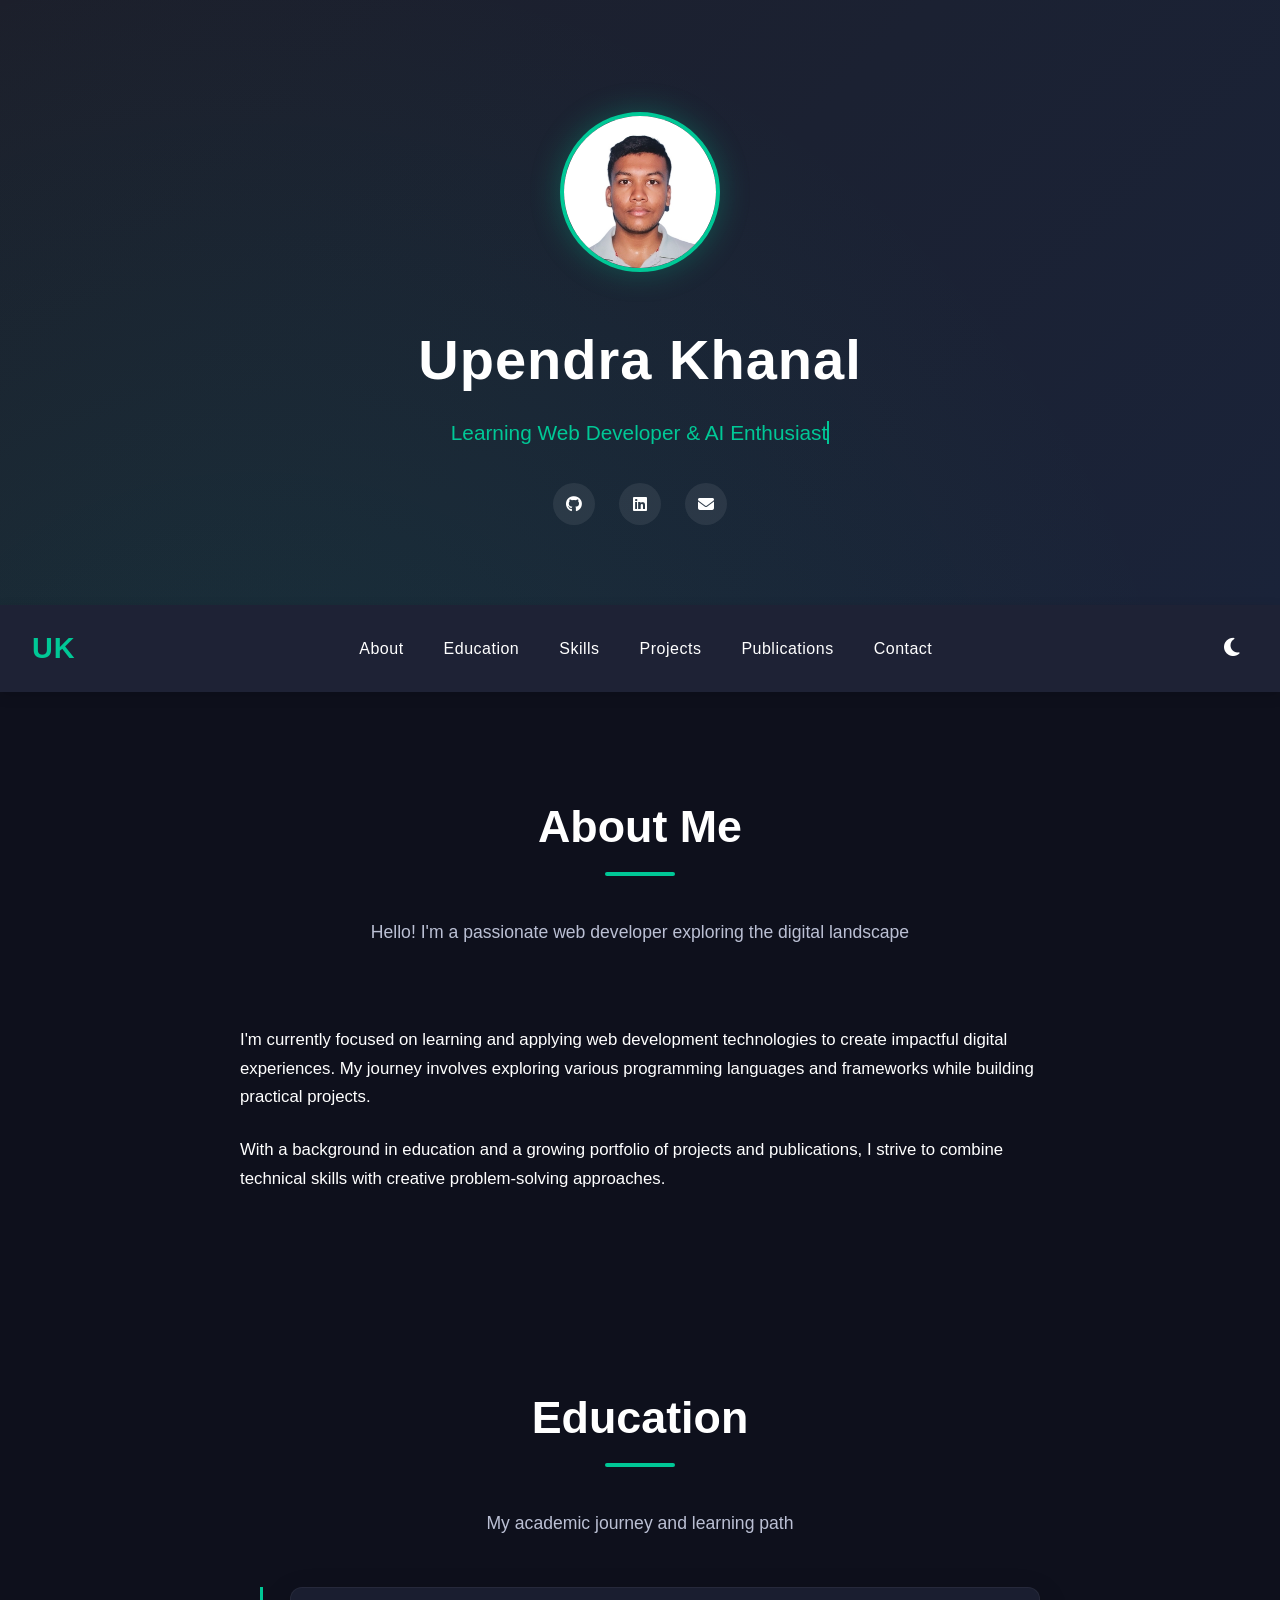
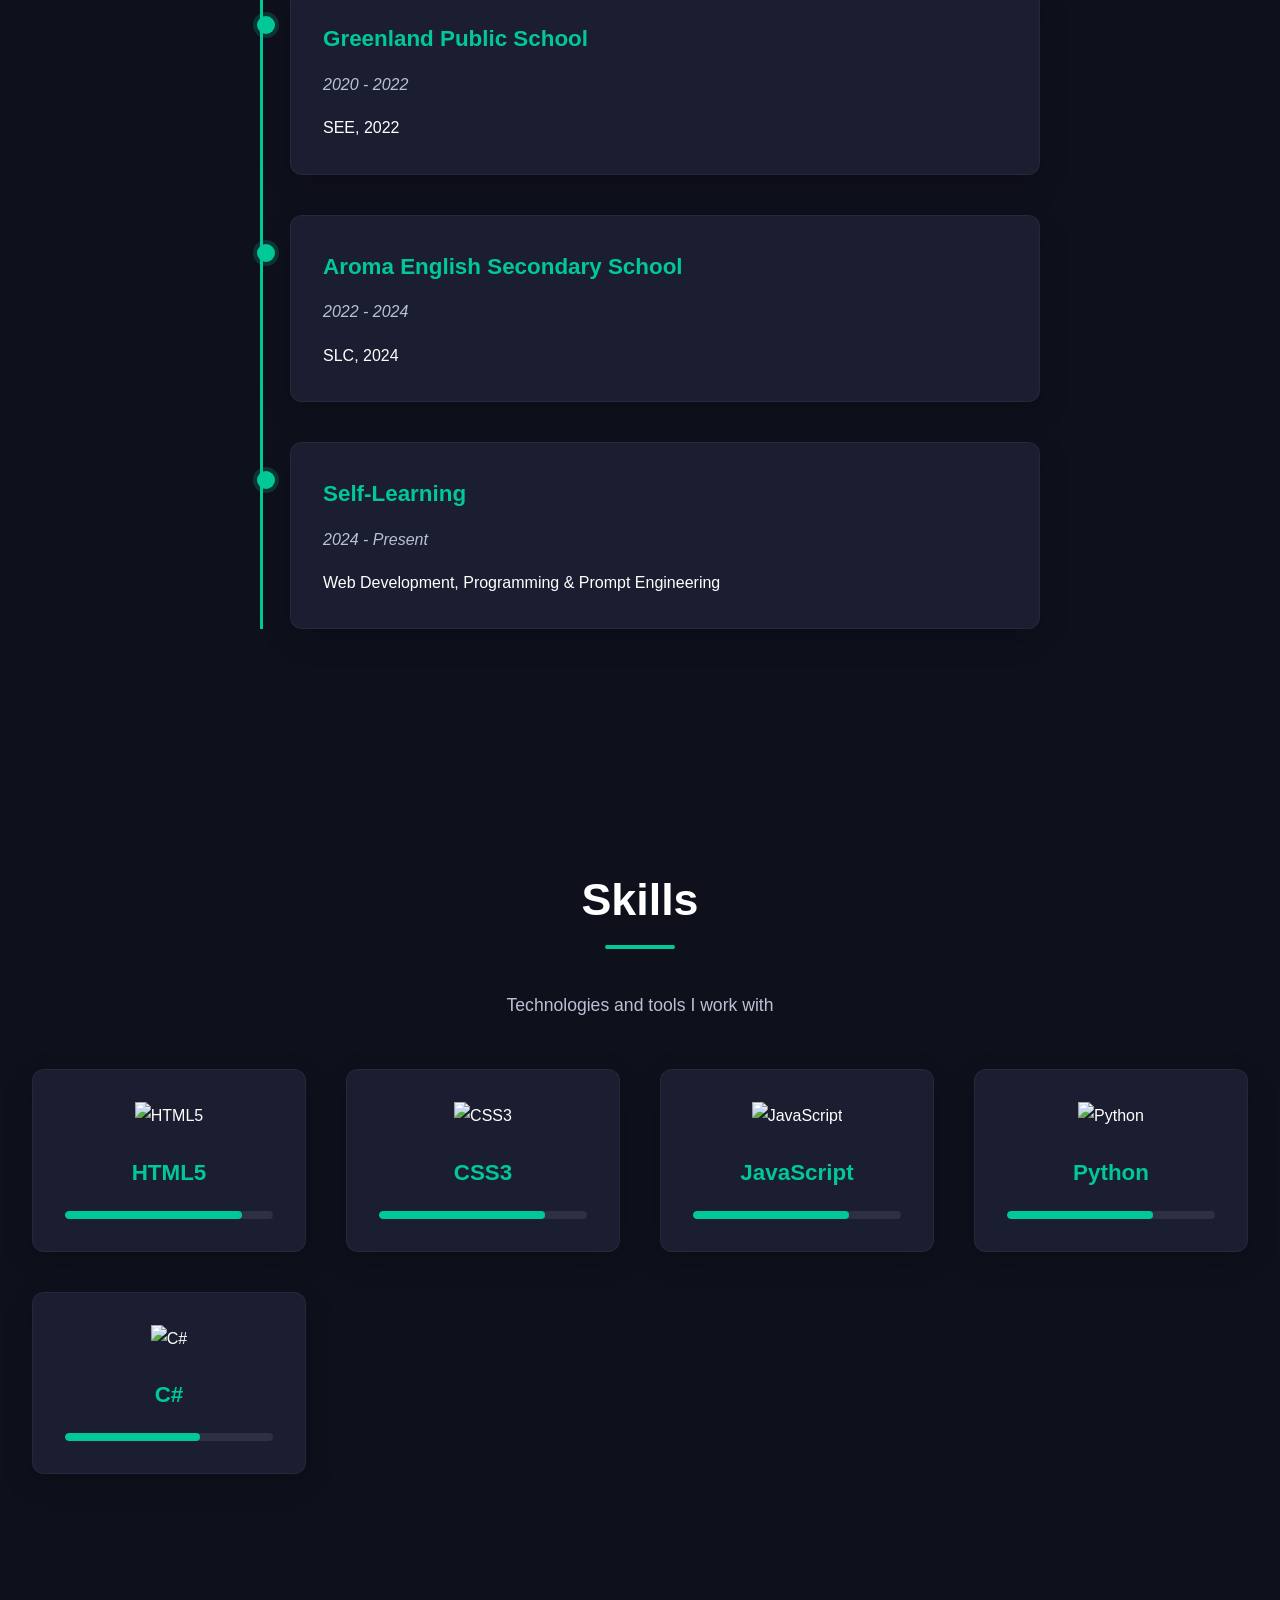
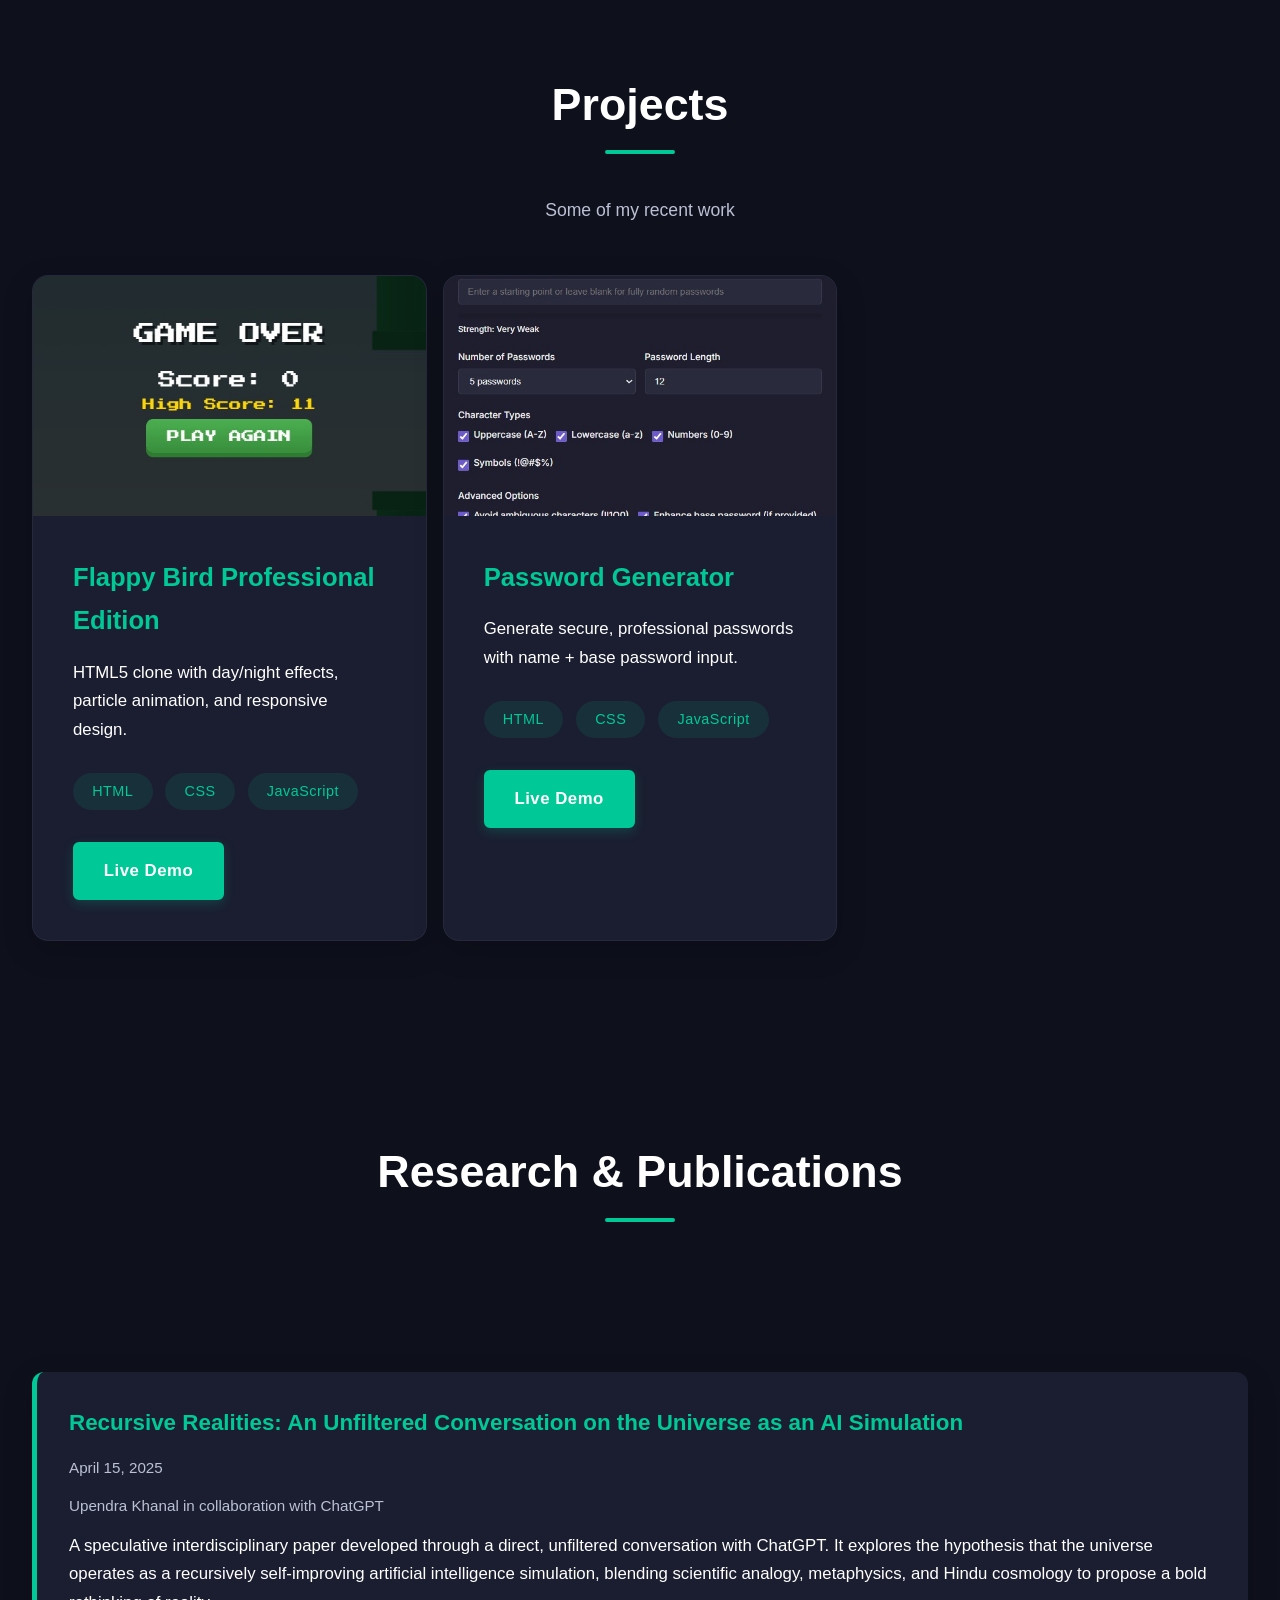
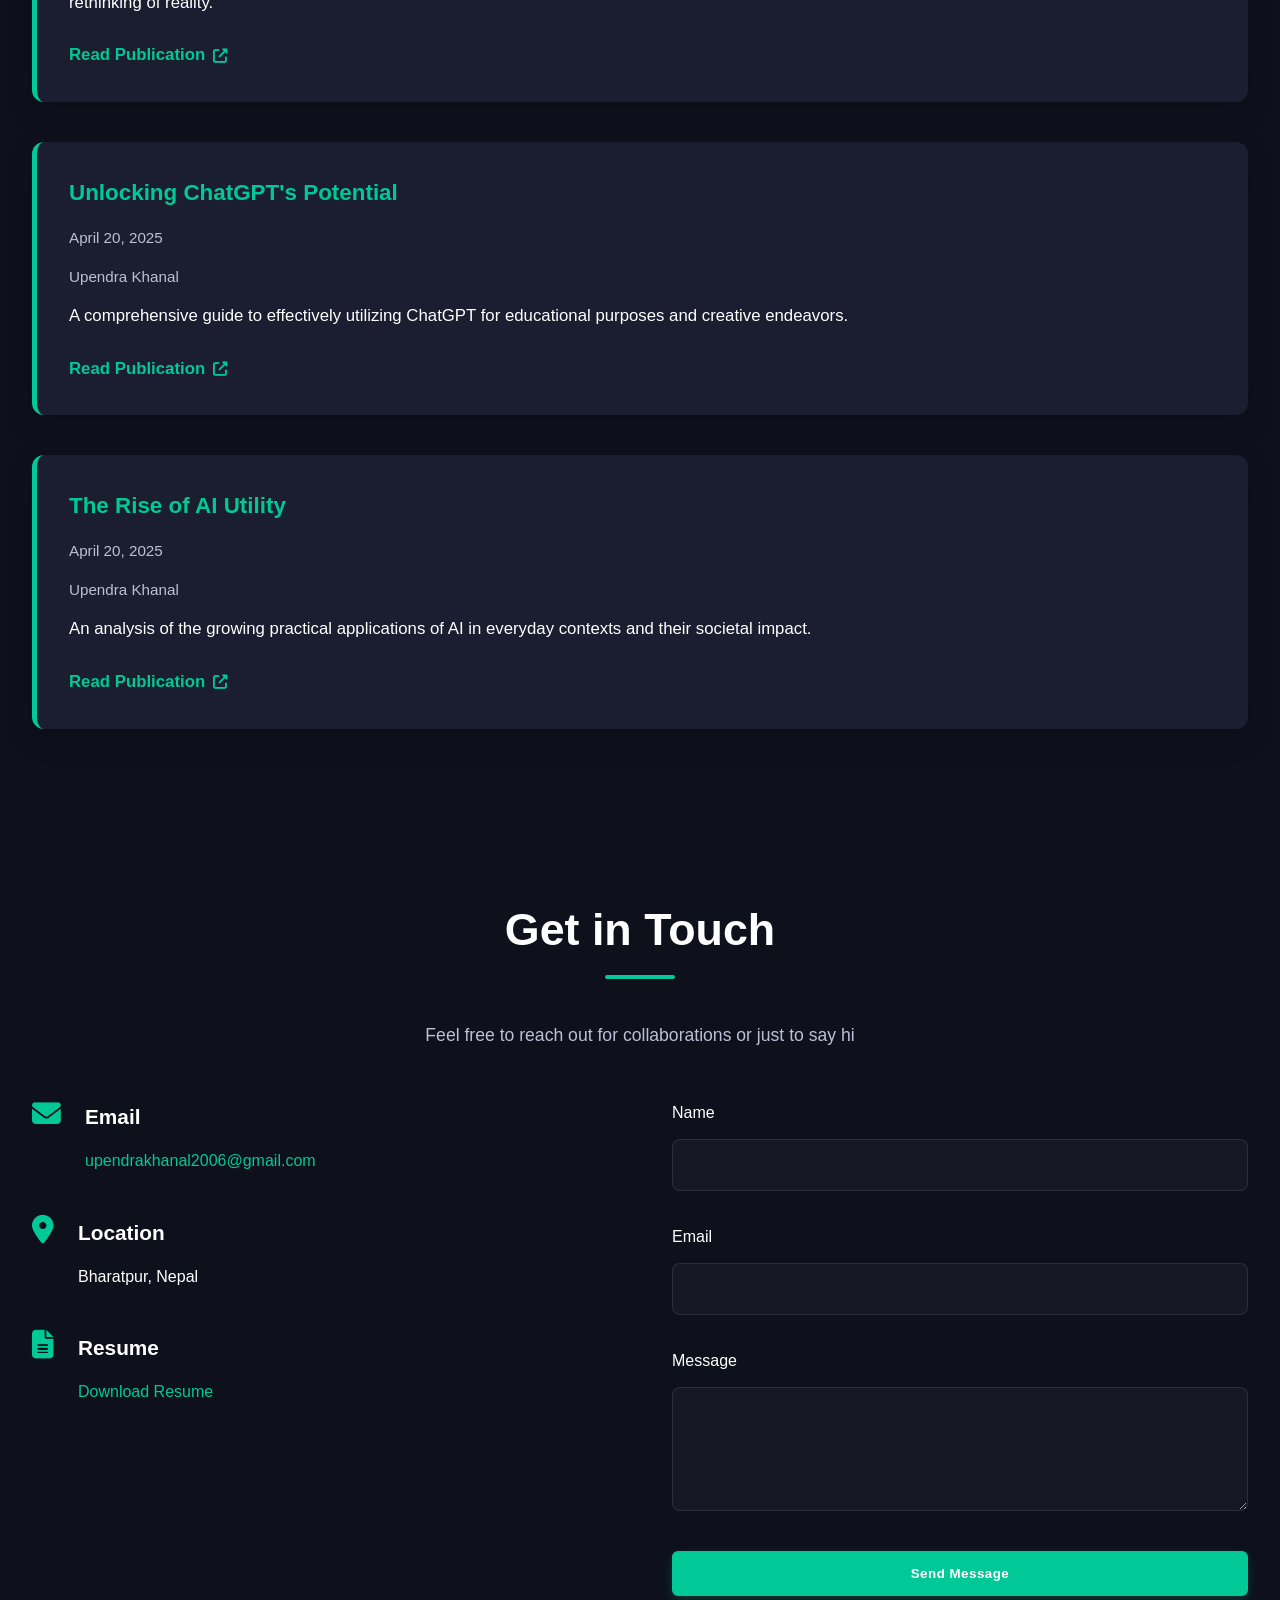
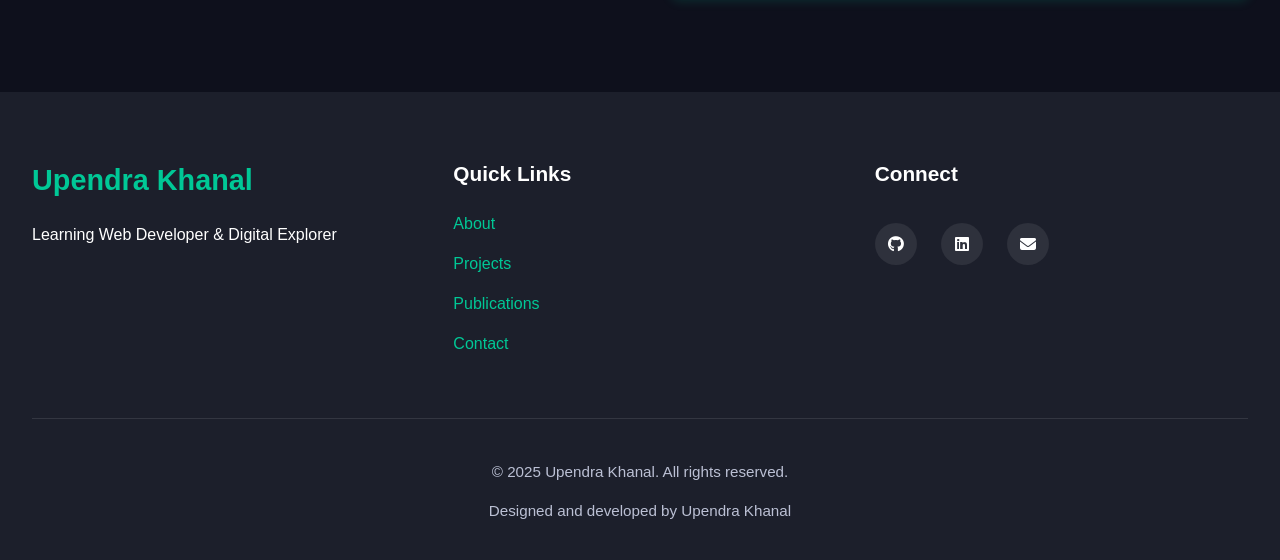
==== portfolio_code/index.html @ 8b1da150 "Update index.html" ====
<!DOCTYPE html>
<html lang="en">
<head>
  <meta charset="utf-8"/>
  <!-- Meta SEO Optimization -->
<meta name="description" content="Explore Upendra Khanal's professional portfolio. Projects in AI, web development, research publications, and more. Based in Nepal.">
<meta name="keywords" content="Upendra Khanal, AI Enthusiast, Web Developer, Portfolio, Nepal Developer, JavaScript Projects, Research Publications, HTML CSS JS Developer, Prompt Engineering">
<meta name="author" content="Upendra Khanal">
<meta name="robots" content="index, follow">
<meta property="og:title" content="Upendra Khanal | Web Developer & AI Enthusiast">
<meta property="og:description" content="Visit the portfolio of Upendra Khanal – showcasing AI tools, web projects, and published research.">
<meta property="og:image" content="https://upendrakhanal.com.np/assets/images/profile.jpg"> <!-- replace with actual public image link -->
<meta property="og:url" content="https://upendrakhanal.com.np">
<meta name="twitter:card" content="summary_large_image">
  <meta name="viewport" content="width=device-width, initial-scale=1.0"/>
  <title>Upendra Khanal | Portfolio</title>
  <link rel="stylesheet" href="styles.css"/>
  <link rel="stylesheet" href="https://cdnjs.cloudflare.com/ajax/libs/font-awesome/6.4.0/css/all.min.css"/>
</head>
<body>
<!-- Header Section -->
<header>
  <div class="container">
    <div class="profile-container">
      <img class="profile-img" src="../assets/images/profile.jpg" alt="Upendra Khanal"/>
      <h1>Upendra Khanal</h1>
     <p><span class="typewriter-text">Learning Web Developer & AI Enthusiast </span></p>
      <div class="social-links">
        <a href="https://github.com/Upendra11223" aria-label="GitHub"><i class="fab fa-github"></i></a>
        <a href="https://www.linkedin.com/in/upendra-khanal-a86692350" aria-label="LinkedIn"><i class="fab fa-linkedin"></i></a>
        <a href="mailto:upendrakhanal2006@gmail.com" aria-label="Email"><i class="fas fa-envelope"></i></a>
      </div>
    </div>
  </div>
</header>

<!-- Navigation -->
<nav>
  <div class="container">
    <a href="#" class="logo">UK</a>
    <ul class="nav-links">
      <li><a href="#about">About</a></li>
      <li><a href="#education">Education</a></li>
      <li><a href="#skills">Skills</a></li>
      <li><a href="#projects">Projects</a></li>
      <li><a href="#publications">Publications</a></li>
      <li><a href="#contact">Contact</a></li>
    </ul>
    <button class="theme-toggle" aria-label="Toggle theme">
      <i class="fas fa-moon"></i>
    </button>
    <button class="mobile-menu-btn" aria-label="Toggle mobile menu">
      <i class="fas fa-bars"></i>
    </button>
  </div>
</nav>

<!-- Main Content -->
<main>
  <!-- About Section -->
  <section class="section" id="about">
    <div class="container">
      <div class="section-header scroll-up">
        <h2>About Me</h2>
        <p class="scroll-fade">Hello! I'm a passionate web developer exploring the digital landscape</p>
      </div>
      <div class="about-content scroll-up">
        <div class="about-text">
          <p class="scroll-fade">I'm currently focused on learning and applying web development technologies to create impactful digital experiences. My journey involves exploring various programming languages and frameworks while building practical projects.</p>
          <p class="scroll-fade">With a background in education and a growing portfolio of projects and publications, I strive to combine technical skills with creative problem-solving approaches.</p>
        </div>
      </div>
    </div>
  </section>

  <!-- Education Section -->
  <section class="section" id="education">
    <div class="container">
      <div class="section-header scroll-up">
        <h2>Education</h2>
        <p class="scroll-fade">My academic journey and learning path</p>
      </div>
      <div class="timeline scroll-up">
        <div class="timeline-item">
          <h3>Greenland Public School</h3>
          <p class="timeline-date">2020 - 2022</p>
          <p>SEE, 2022</p>
        </div>
        <div class="timeline-item">
          <h3>Aroma English Secondary School</h3>
          <p class="timeline-date">2022 - 2024</p>
          <p>SLC, 2024</p>
        </div>
        <div class="timeline-item">
          <h3>Self-Learning</h3>
          <p class="timeline-date">2024 - Present</p>
          <p>Web Development, Programming &amp; Prompt Engineering</p>
        </div>
      </div>
    </div>
  </section>

  <!-- Skills Section -->
  <section class="section" id="skills">
    <div class="container">
      <div class="section-header scroll-up">
        <h2>Skills</h2>
        <p class="scroll-fade">Technologies and tools I work with</p>
      </div>
      <div class="skills scroll-up">
        <div class="skill-card">
          <img src="https://cdn.jsdelivr.net/gh/devicons/devicon/icons/html5/html5-original.svg" alt="HTML5"/>
          <h3>HTML5</h3>
          <div class="skill-level">
            <div class="skill-bar" style="width: 85%"></div>
          </div>
        </div>
        <div class="skill-card">
          <img src="https://cdn.jsdelivr.net/gh/devicons/devicon/icons/css3/css3-original.svg" alt="CSS3"/>
          <h3>CSS3</h3>
          <div class="skill-level">
            <div class="skill-bar" style="width: 80%"></div>
          </div>
        </div>
        <div class="skill-card">
          <img src="https://cdn.jsdelivr.net/gh/devicons/devicon/icons/javascript/javascript-original.svg" alt="JavaScript"/>
          <h3>JavaScript</h3>
          <div class="skill-level">
            <div class="skill-bar" style="width: 75%"></div>
          </div>
        </div>
        <div class="skill-card">
          <img src="https://cdn.jsdelivr.net/gh/devicons/devicon/icons/python/python-original.svg" alt="Python"/>
          <h3>Python</h3>
          <div class="skill-level">
            <div class="skill-bar" style="width: 70%"></div>
          </div>
        </div>
        <div class="skill-card">
          <img src="https://cdn.jsdelivr.net/gh/devicons/devicon/icons/csharp/csharp-original.svg" alt="C#"/>
          <h3>C#</h3>
          <div class="skill-level">
            <div class="skill-bar" style="width: 65%"></div>
          </div>
        </div>
      </div>
    </div>
  </section>

  <!-- Projects Section -->
  <section class="section" id="projects">
    <div class="container">
      <div class="section-header scroll-up">
        <h2>Projects</h2>
        <p class="scroll-fade">Some of my recent work</p>
      </div>
      <div class="projects-grid scroll-up" style="gap: 1rem; grid-template-columns: repeat(auto-fill, minmax(300px, 1fr)); justify-content: center;">
        <div class="project-card">
          <div class="project-img">
            <img src="../assets/images/flappy-bird.jpg" alt="Flappy Bird Game"/>
          </div>
          <div class="project-content">
            <h3>Flappy Bird Professional Edition</h3>
            <p>HTML5 clone with day/night effects, particle animation, and responsive design.</p>
            <div class="project-tags">
              <span>HTML</span>
              <span>CSS</span>
              <span>JavaScript</span>
            </div>
            <div class="project-links">
              <a href="../projects/flappybird/index.html" class="btn" target="_blank">Live Demo</a>
            </div>
          </div>
        </div>
        <div class="project-card">
          <div class="project-img">
            <img src="../assets/images/password-generator.jpg" alt="Password Generator"/>
          </div>
          <div class="project-content">
            <h3>Password Generator</h3>
            <p>Generate secure, professional passwords with name + base password input.</p>
            <div class="project-tags">
              <span>HTML</span>
              <span>CSS</span>
              <span>JavaScript</span>
            </div>
            <div class="project-links">
              <a href="../projects/password-generator/index.html" class="btn" target="_blank">Live Demo</a>
            </div>
          </div>
        </div>
      </div>
    </div>
  </section>

  <!-- Publications Section -->
  <section class="section" id="publications">
    <div class="container">
      <div class="section-header scroll-up">
        <h2>Research &amp; Publications</h2>
        <p class="scroll-fade">My contributions to knowledge sharing</p>
      </div>
      <div class="publications-list scroll-up">
        <div class="publication-card">
          <h3>Recursive Realities: An Unfiltered Conversation on the Universe as an AI Simulation</h3>
          <p class="publication-date">April 15, 2025</p>
          <p class="publication-authors">Upendra Khanal in collaboration with ChatGPT</p>
          <p class="publication-abstract">A speculative interdisciplinary paper developed through a direct, unfiltered conversation with ChatGPT.
It explores the hypothesis that the universe operates as a recursively self-improving artificial
intelligence simulation, blending scientific analogy, metaphysics, and Hindu cosmology to propose a
bold rethinking of reality.</p>
          <a href="https://doi.org/10.5281/zenodo.15221042" class="publication-link" target="_blank">Read Publication <i class="fas fa-external-link-alt"></i></a>
        </div>
        <div class="publication-card">
          <h3>Unlocking ChatGPT's Potential</h3>
          <p class="publication-date">April 20, 2025</p>
          <p class="publication-authors">Upendra Khanal</p>
          <p class="publication-abstract">A comprehensive guide to effectively utilizing ChatGPT for educational purposes and creative endeavors.</p>
          <a href="https://doi.org/10.5281/zenodo.15249655" class="publication-link" target="_blank">Read Publication <i class="fas fa-external-link-alt"></i></a>
        </div>
        <div class="publication-card">
          <h3>The Rise of AI Utility</h3>
          <p class="publication-date">April 20, 2025</p>
          <p class="publication-authors">Upendra Khanal</p>
          <p class="publication-abstract">An analysis of the growing practical applications of AI in everyday contexts and their societal impact.</p>
          <a href="https://doi.org/10.5281/zenodo.15250208" class="publication-link" target="_blank">Read Publication <i class="fas fa-external-link-alt"></i></a>
        </div>
      </div>
    </div>
  </section>

  <!-- Contact Section -->
  <section class="section" id="contact">
    <div class="container">
      <div class="section-header scroll-up">
        <h2>Get in Touch</h2>
        <p class="scroll-fade">Feel free to reach out for collaborations or just to say hi</p>
      </div>
      <div class="contact-content scroll-up">
        <div class="contact-info">
          <div class="contact-item">
            <i class="fas fa-envelope"></i>
            <div>
              <h3>Email</h3>
              <p><a href="mailto:upendrakhanal2006@gmail.com">upendrakhanal2006@gmail.com</a></p>
            </div>
          </div>
          <div class="contact-item">
            <i class="fas fa-map-marker-alt"></i>
            <div>
              <h3>Location</h3>
              <p>Bharatpur, Nepal</p>
            </div>
          </div>
          <div class="contact-item">
            <i class="fas fa-file-alt"></i>
            <div>
              <h3>Resume</h3>
              <p><a href="../assets/resume/resume.pdf" download>Download Resume</a></p>
            </div>
          </div>
        </div>
        <div class="contact-form">
          <form id="contactForm">
            <div class="form-group">
              <label for="name">Name</label>
              <input type="text" id="name" name="name" required/>
            </div>
            <div class="form-group">
              <label for="email">Email</label>
              <input type="email" id="email" name="email" required/>
            </div>
            <div class="form-group">
              <label for="message">Message</label>
              <textarea id="message" name="message" rows="5" required></textarea>
            </div>
            <button type="submit" class="btn btn-block">Send Message</button>
          </form>
        </div>
      </div>
    </div>
  </section>
</main>

<!-- Footer -->
<footer>
  <div class="container">
    <div class="footer-content">
      <div class="footer-logo">
        <h3>Upendra Khanal</h3>
        <p>Learning Web Developer &amp; Digital Explorer</p>
      </div>
      <div class="footer-links">
        <h3>Quick Links</h3>
        <ul>
          <li><a href="#about">About</a></li>
          <li><a href="#projects">Projects</a></li>
          <li><a href="#publications">Publications</a></li>
          <li><a href="#contact">Contact</a></li>
        </ul>
      </div>
      <div class="footer-social">
        <h3>Connect</h3>
        <div class="social-links">
          <a href="https://github.com/Upendra11223" aria-label="GitHub"><i class="fab fa-github"></i></a>
          <a href="https://www.linkedin.com/in/upendra-khanal-a86692350" aria-label="LinkedIn"><i class="fab fa-linkedin"></i></a>
          <a href="mailto:upendrakhanal2006@gmail.com" aria-label="Email"><i class="fas fa-envelope"></i></a>
        </div>
      </div>
    </div>
    <div class="footer-bottom">
      <p>© 2025 Upendra Khanal. All rights reserved.</p>
      <p>Designed and developed by Upendra Khanal</p>
    </div>
  </div>
</footer>
<script src="script.js"></script>
</body>
</html>
---- portfolio_code/styles.css ----
/* ===== VARIABLES ===== */
:root {
  --primary-color: #00c896;
  --primary-light: rgba(0, 200, 150, 0.1);
  --bg-dark: #0e101c;
  --bg-card: #1a1e30;
  --bg-header: #1c1f2b;
  --bg-nav: #1e2235;
  --text-light: #fff;
  --text-muted: #bbc0d4;
  --shadow: 0 10px 30px rgba(0, 0, 0, 0.2);
  --shadow-sm: 0 4px 12px rgba(0, 0, 0, 0.15);
  --transition: all 0.3s ease;
}

/* Light Theme Variables */
.light-theme {
  --bg-dark: #f7f9fc;
  --bg-card: #ffffff;
  --bg-header: #f0f4f8;
  --bg-nav: #ffffff;
  --text-light: #333;
  --text-muted: #6b7280;
  --shadow: 0 10px 30px rgba(0, 0, 0, 0.08);
  --shadow-sm: 0 4px 12px rgba(0, 0, 0, 0.05);
}

/* ===== GLOBAL STYLES ===== */
* {
  margin: 0;
  padding: 0;
  box-sizing: border-box;
}

body {
  font-family: 'Inter', 'Segoe UI', Tahoma, Geneva, Verdana, sans-serif;
  background: var(--bg-dark);
  color: var(--text-light);
  line-height: 1.7;
  transition: background-color 0.3s ease, color 0.3s ease;
  overflow-x: hidden;
}

.container {
  max-width: 1280px;
  margin: 0 auto;
  padding: 0 2rem;
}

section {
  padding: 6rem 0;
}

img {
  max-width: 100%;
}

a {
  text-decoration: none;
  color: var(--primary-color);
  transition: var(--transition);
  font-weight: 500;
}

a:hover {
  color: var(--text-light);
}

.btn {
  display: inline-block;
  background: var(--primary-color);
  color: #fff;
  padding: 0.8rem 1.8rem;
  border-radius: 6px;
  text-decoration: none;
  transition: var(--transition);
  border: 2px solid var(--primary-color);
  font-weight: 600;
  letter-spacing: 0.5px;
  box-shadow: 0 4px 12px rgba(0, 200, 150, 0.2);
}

.btn:hover {
  background: transparent;
  color: var(--primary-color);
  box-shadow: 0 6px 16px rgba(0, 200, 150, 0.3);
  transform: translateY(-2px);
}

.btn-outline {
  background: transparent;
  color: var(--primary-color);
  box-shadow: none;
}

.btn-outline:hover {
  background: var(--primary-color);
  color: #fff;
  box-shadow: 0 4px 12px rgba(0, 200, 150, 0.2);
}

.btn-block {
  display: block;
  width: 100%;
  text-align: center;
}

/* ===== HEADER ===== */
header {
  background: linear-gradient(135deg, var(--bg-header) 0%, #1a2339 100%);
  padding: 7rem 0 5rem;
  text-align: center;
  position: relative;
  overflow: hidden;
}

header::before {
  content: '';
  position: absolute;
  top: 0;
  left: 0;
  width: 100%;
  height: 100%;
  background: radial-gradient(circle at 20% 150%, rgba(0, 200, 150, 0.1) 0%, transparent 70%);
}

.profile-container {
  position: relative;
  z-index: 2;
}

.profile-img {
  width: 160px;
  height: 160px;
  border-radius: 50%;
  border: 4px solid var(--primary-color);
  margin-bottom: 2rem;
  object-fit: cover;
  box-shadow: 0 0 30px rgba(0, 200, 150, 0.3);
}

header h1 {
  font-size: 3.5rem;
  margin: 0;
  letter-spacing: 1px;
  font-weight: 700;
}

header p {
  font-size: 1.3rem;
  color: var(--primary-color);
  margin-top: 0.5rem;
  font-weight: 500;
}

.social-links {
  margin-top: 2rem;
  display: flex;
  justify-content: center;
  gap: 1.5rem;
}

.social-links a {
  display: inline-flex;
  align-items: center;
  justify-content: center;
  width: 42px;
  height: 42px;
  border-radius: 50%;
  background: rgba(255, 255, 255, 0.08);
  color: var(--text-light);
  transition: var(--transition);
}

.social-links a:hover {
  background: var(--primary-color);
  transform: translateY(-3px);
  color: #fff;
  box-shadow: 0 5px 15px rgba(0, 200, 150, 0.3);
}

/* ===== NAVIGATION ===== */
nav {
  background: var(--bg-nav);
  padding: 1.2rem 0;
  position: sticky;
  top: 0;
  z-index: 100;
  box-shadow: var(--shadow-sm);
}

nav .container {
  display: flex;
  justify-content: space-between;
  align-items: center;
}

.logo {
  font-weight: bold;
  font-size: 1.8rem;
  color: var(--primary-color);
  letter-spacing: 1px;
}

.nav-links {
  display: flex;
  list-style: none;
  gap: 2.5rem;
}

.nav-links a {
  color: var(--text-light);
  position: relative;
  padding: 0.5rem 0;
  font-weight: 500;
  letter-spacing: 0.5px;
}

.nav-links a::after {
  content: '';
  position: absolute;
  bottom: 0;
  left: 0;
  width: 0;
  height: 2px;
  background: var(--primary-color);
  transition: width 0.3s ease;
}

.nav-links a:hover::after {
  width: 100%;
}

.theme-toggle, .mobile-menu-btn {
  background: none;
  border: none;
  color: var(--text-light);
  font-size: 1.3rem;
  cursor: pointer;
  transition: var(--transition);
  padding: 0.5rem;
}

.theme-toggle:hover, .mobile-menu-btn:hover {
  color: var(--primary-color);
}

.mobile-menu-btn {
  display: none;
}

/* ===== SECTION HEADERS ===== */
.section-header {
  text-align: center;
  margin-bottom: 5rem;
}

.section-header h2 {
  font-size: 2.8rem;
  position: relative;
  display: inline-block;
  margin-bottom: 1.5rem;
  font-weight: 700;
}

.section-header h2::after {
  content: '';
  position: absolute;
  width: 70px;
  height: 4px;
  background: var(--primary-color);
  bottom: -12px;
  left: 50%;
  transform: translateX(-50%);
  border-radius: 2px;
}

.section-header p {
  color: var(--text-muted);
  max-width: 700px;
  margin: 0 auto;
  font-size: 1.1rem;
  line-height: 1.6;
}

/* ===== ABOUT SECTION ===== */
.about-content {
  display: flex;
  gap: 4rem;
  align-items: center;
}

.about-text {
  max-width: 800px;
  margin: 0 auto;
}

.about-text p {
  margin-bottom: 1.5rem;
  font-size: 1.05rem;
}

/* ===== PROJECTS SECTION ===== */
.projects-container {
  max-width: 1280px;
  margin: 0 auto;
  padding: 0 2rem;
}

.projects-grid {
  display: grid;
  grid-template-columns: repeat(auto-fill, minmax(400px, 1fr));
  gap: 3.5rem;
  justify-content: center;
  margin: 0 auto;
}

.project-card {
  background: var(--bg-card);
  border-radius: 16px;
  overflow: hidden;
  box-shadow: var(--shadow);
  transition: transform 0.4s ease, box-shadow 0.4s ease;
  max-width: 420px;
  width: 100%;
  margin: 0 auto;
  border: 1px solid rgba(255, 255, 255, 0.05);
}

.project-card:hover {
  transform: translateY(-10px);
  box-shadow: 0 20px 40px rgba(0, 0, 0, 0.3);
}

.project-img {
  height: 240px;
  overflow: hidden;
  position: relative;
}

.project-img img {
  width: 100%;
  height: 100%;
  object-fit: cover;
  transition: transform 0.6s ease;
}

.project-card:hover .project-img img {
  transform: scale(1.08);
}

.project-content {
  padding: 2.5rem;
}

.project-content h3 {
  color: var(--primary-color);
  margin-bottom: 1rem;
  font-size: 1.6rem;
  font-weight: 700;
}

.project-content p {
  margin-bottom: 1.8rem;
  color: var(--text-light);
  line-height: 1.7;
  font-size: 1.05rem;
}

.project-tags {
  display: flex;
  flex-wrap: wrap;
  gap: 0.8rem;
  margin-bottom: 2rem;
}

.project-tags span {
  background: var(--primary-light);
  color: var(--primary-color);
  padding: 0.4rem 1.2rem;
  border-radius: 30px;
  font-size: 0.9rem;
  font-weight: 500;
  letter-spacing: 0.5px;
}

.project-links {
  display: flex;
  gap: 2rem;
  justify-content: flex-start;
  margin-top: 1.5rem;
}

.project-links a {
  font-weight: 600;
  display: flex;
  align-items: center;
  gap: 0.5rem;
  font-size: 1.05rem;
}

.project-links a i {
  transition: transform 0.3s ease;
}

.project-links a:hover i {
  transform: translateX(3px);
}

/* ===== EDUCATION SECTION ===== */
.timeline {
  position: relative;
  max-width: 800px;
  margin: 0 auto;
}

.timeline::before {
  content: '';
  position: absolute;
  top: 0;
  left: 20px;
  width: 3px;
  height: 100%;
  background: var(--primary-color);
}

.timeline-item {
  background: var(--bg-card);
  border-radius: 12px;
  padding: 2rem;
  margin-bottom: 2.5rem;
  margin-left: 50px;
  position: relative;
  box-shadow: var(--shadow);
  transition: transform 0.3s ease, box-shadow 0.3s ease;
  border: 1px solid rgba(255, 255, 255, 0.05);
}

.timeline-item:hover {
  transform: translateY(-5px);
  box-shadow: 0 15px 30px rgba(0, 0, 0, 0.25);
}

.timeline-item::before {
  content: '';
  position: absolute;
  width: 18px;
  height: 18px;
  border-radius: 50%;
  background: var(--primary-color);
  left: -34px;
  top: 28px;
  box-shadow: 0 0 0 4px rgba(0, 200, 150, 0.2);
}

.timeline-item h3 {
  color: var(--primary-color);
  margin-bottom: 0.8rem;
  font-size: 1.4rem;
  font-weight: 700;
}

.timeline-date {
  color: var(--text-muted);
  font-style: italic;
  margin-bottom: 1rem;
  font-size: 1rem;
}

/* ===== SKILLS SECTION ===== */
.skills {
  display: grid;
  grid-template-columns: repeat(auto-fill, minmax(240px, 1fr));
  gap: 2.5rem;
}

.skill-card {
  background: var(--bg-card);
  border-radius: 12px;
  padding: 2rem;
  text-align: center;
  box-shadow: var(--shadow);
  transition: transform 0.3s ease, box-shadow 0.3s ease;
  border: 1px solid rgba(255, 255, 255, 0.05);
}

.skill-card:hover {
  transform: translateY(-8px);
  box-shadow: 0 15px 30px rgba(0, 0, 0, 0.25);
}

.skill-card img {
  width: 70px;
  height: 70px;
  margin-bottom: 1.5rem;
}

.skill-card h3 {
  margin-bottom: 1.2rem;
  color: var(--primary-color);
  font-size: 1.4rem;
  font-weight: 700;
}

.skill-level {
  height: 8px;
  background: rgba(255, 255, 255, 0.08);
  border-radius: 4px;
  overflow: hidden;
  margin-top: 1rem;
}

.skill-bar {
  height: 100%;
  background: var(--primary-color);
  border-radius: 4px;
}

/* ===== PUBLICATIONS SECTION ===== */
.publications-list {
  display: grid;
  gap: 2.5rem;
}

.publication-card {
  background: var(--bg-card);
  border-radius: 12px;
  padding: 2rem;
  box-shadow: var(--shadow);
  transition: var(--transition);
  border-left: 5px solid var(--primary-color);
}

.publication-card:hover {
  transform: translateX(8px);
  box-shadow: 0 15px 30px rgba(0, 0, 0, 0.25);
}

.publication-card h3 {
  color: var(--primary-color);
  margin-bottom: 0.8rem;
  font-size: 1.4rem;
  font-weight: 700;
}

.publication-date, .publication-authors {
  color: var(--text-muted);
  margin-bottom: 0.8rem;
  font-size: 0.95rem;
}

.publication-abstract {
  margin-bottom: 1.5rem;
  font-size: 1.05rem;
}

.publication-link {
  display: inline-flex;
  align-items: center;
  gap: 0.5rem;
  font-weight: 600;
  font-size: 1.05rem;
}

.publication-link i {
  font-size: 0.9rem;
}

/* ===== CONTACT SECTION ===== */
.contact-content {
  display: grid;
  grid-template-columns: 1fr 1fr;
  gap: 4rem;
}

.contact-item {
  display: flex;
  align-items: flex-start;
  gap: 1.5rem;
  margin-bottom: 2.5rem;
}

.contact-item i {
  font-size: 1.8rem;
  color: var(--primary-color);
}

.contact-item h3 {
  margin-bottom: 0.8rem;
  font-size: 1.3rem;
}

.form-group {
  margin-bottom: 2rem;
}

.form-group label {
  display: block;
  margin-bottom: 0.8rem;
  font-weight: 500;
}

.form-group input, .form-group textarea {
  width: 100%;
  padding: 1rem;
  border-radius: 8px;
  border: 1px solid rgba(255, 255, 255, 0.1);
  background: rgba(255, 255, 255, 0.03);
  color: var(--text-light);
  transition: var(--transition);
  font-family: inherit;
  font-size: 1rem;
}

.form-group input:focus, .form-group textarea:focus {
  outline: none;
  border-color: var(--primary-color);
  box-shadow: 0 0 0 3px rgba(0, 200, 150, 0.2);
}

/* ===== FOOTER ===== */
footer {
  background: var(--bg-header);
  padding: 4rem 0 1.5rem;
}

.footer-content {
  display: grid;
  grid-template-columns: repeat(auto-fit, minmax(240px, 1fr));
  gap: 3rem;
  margin-bottom: 3rem;
}

.footer-logo h3 {
  color: var(--primary-color);
  margin-bottom: 1rem;
  font-size: 1.8rem;
  font-weight: 700;
}

.footer-links h3, .footer-social h3 {
  margin-bottom: 1.2rem;
  font-size: 1.3rem;
  font-weight: 600;
}

.footer-links ul {
  list-style: none;
}

.footer-links li {
  margin-bottom: 0.8rem;
}

.footer-social .social-links {
  justify-content: flex-start;
}

.footer-bottom {
  text-align: center;
  padding-top: 2.5rem;
  border-top: 1px solid rgba(255, 255, 255, 0.1);
}

.footer-bottom p {
  color: var(--text-muted);
  font-size: 0.95rem;
  margin-bottom: 0.8rem;
}

/* ===== MEDIA QUERIES ===== */
@media screen and (max-width: 1024px) {
  .projects-grid {
    grid-template-columns: repeat(auto-fill, minmax(340px, 1fr));
    gap: 3rem;
  }
}

@media screen and (max-width: 992px) {
  .contact-content {
    grid-template-columns: 1fr;
  }
  
  .about-content {
    flex-direction: column;
    text-align: center;
  }
}

@media screen and (max-width: 768px) {
  .nav-links {
    position: fixed;
    top: 70px;
    left: -100%;
    width: 100%;
    height: calc(100vh - 70px);
    background: var(--bg-nav);
    flex-direction: column;
    align-items: center;
    justify-content: center;
    transition: 0.3s ease-in-out;
    padding: 2rem 0;
  }
  
  .nav-links.active {
    left: 0;
  }
  
  .nav-links li {
    margin: 1.5rem 0;
  }
  
  .mobile-menu-btn {
    display: block;
  }
  
  .timeline-item {
    width: 100%;
    margin-left: 50px;
  }
  
  .timeline::before {
    left: 20px;
  }
  
  .skills {
    grid-template-columns: repeat(auto-fill, minmax(180px, 1fr));
  }
  
  .projects-grid {
    grid-template-columns: 1fr;
    gap: 3rem;
  }
  
  .project-card {
    max-width: 100%;
  }
}

@media screen and (max-width: 576px) {
  section {
    padding: 5rem 0;
  }
  
  header {
    padding: 5rem 0 4rem;
  }
  
  header h1 {
    font-size: 2.8rem;
  }
  
  .section-header h2 {
    font-size: 2.3rem;
  }
  
  .projects-grid {
    grid-template-columns: 1fr;
    gap: 2.5rem;
  }
  
  .project-card {
    max-width: 100%;
  }
  
  .project-content {
    padding: 2rem;
  }
  
  .footer-content {
    grid-template-columns: 1fr;
    text-align: center;
  }
  
  .footer-social .social-links {
    justify-content: center;
  }
}
@keyframes fadeInUp {
  from {
    opacity: 0;
    transform: translateY(30px);
  }
  to {
    opacity: 1;
    transform: translateY(0);
  }
}

@keyframes fadeIn {
  from {
    opacity: 0;
  }
  to {
    opacity: 1;
  }
}

.scroll-fade, .scroll-up {
  opacity: 0;
  transform: translateY(30px);
  transition: opacity 0.6s ease, transform 0.6s ease;
}

.in-view.scroll-fade {
  animation: fadeIn 0.8s ease forwards;
}

.in-view.scroll-up {
  animation: fadeInUp 0.8s ease forwards;
}
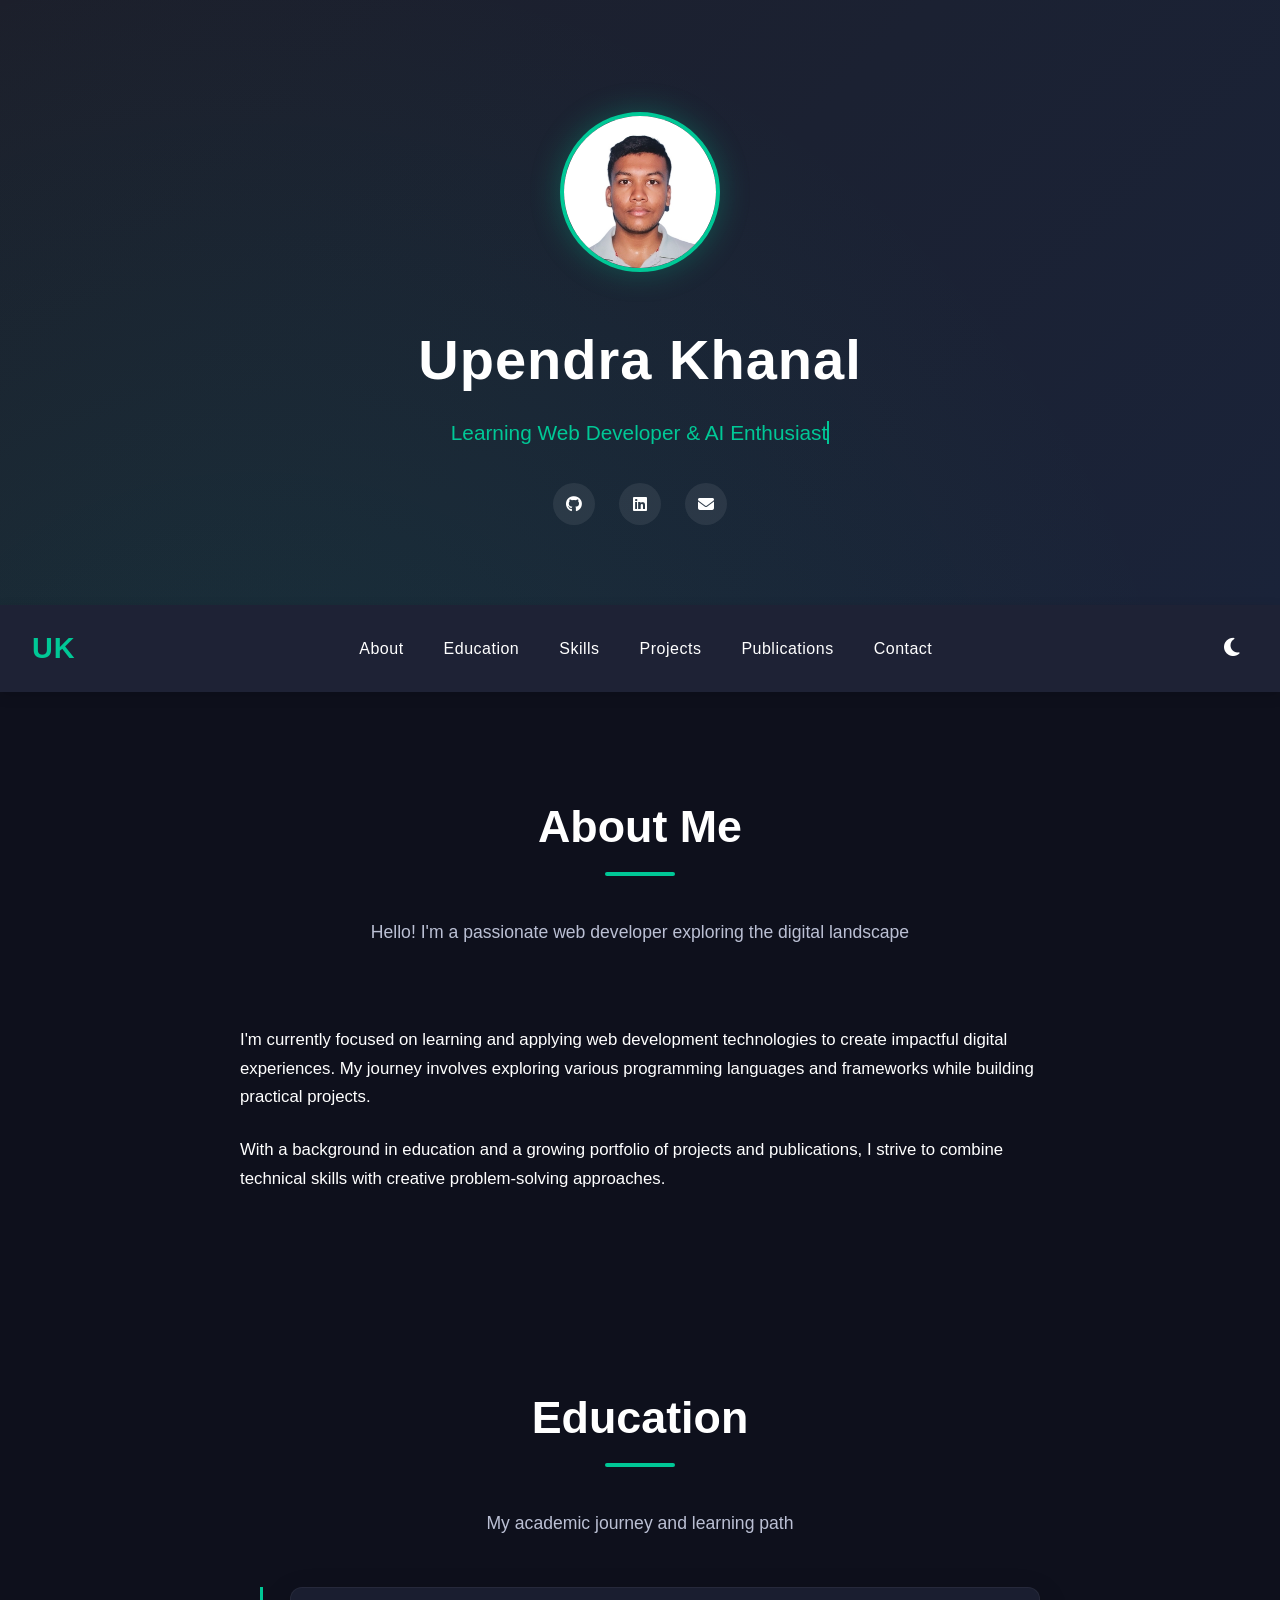
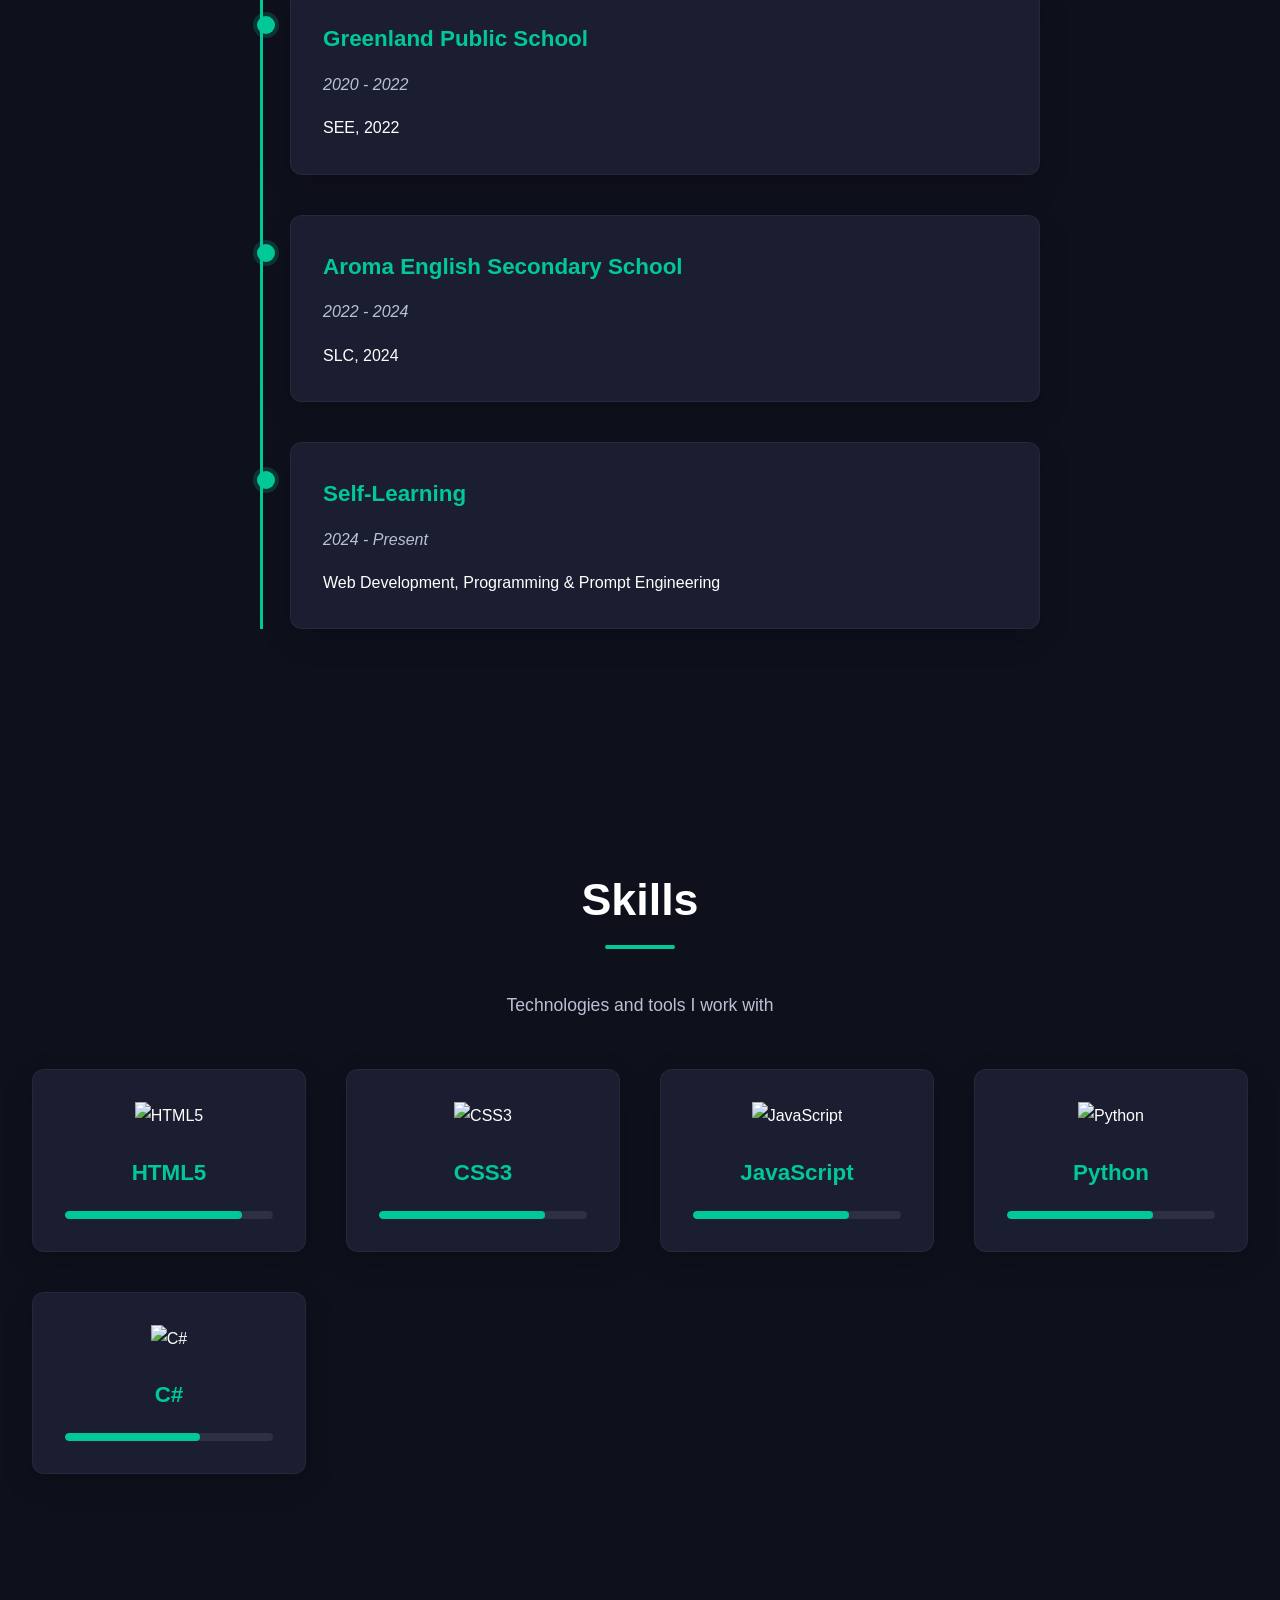
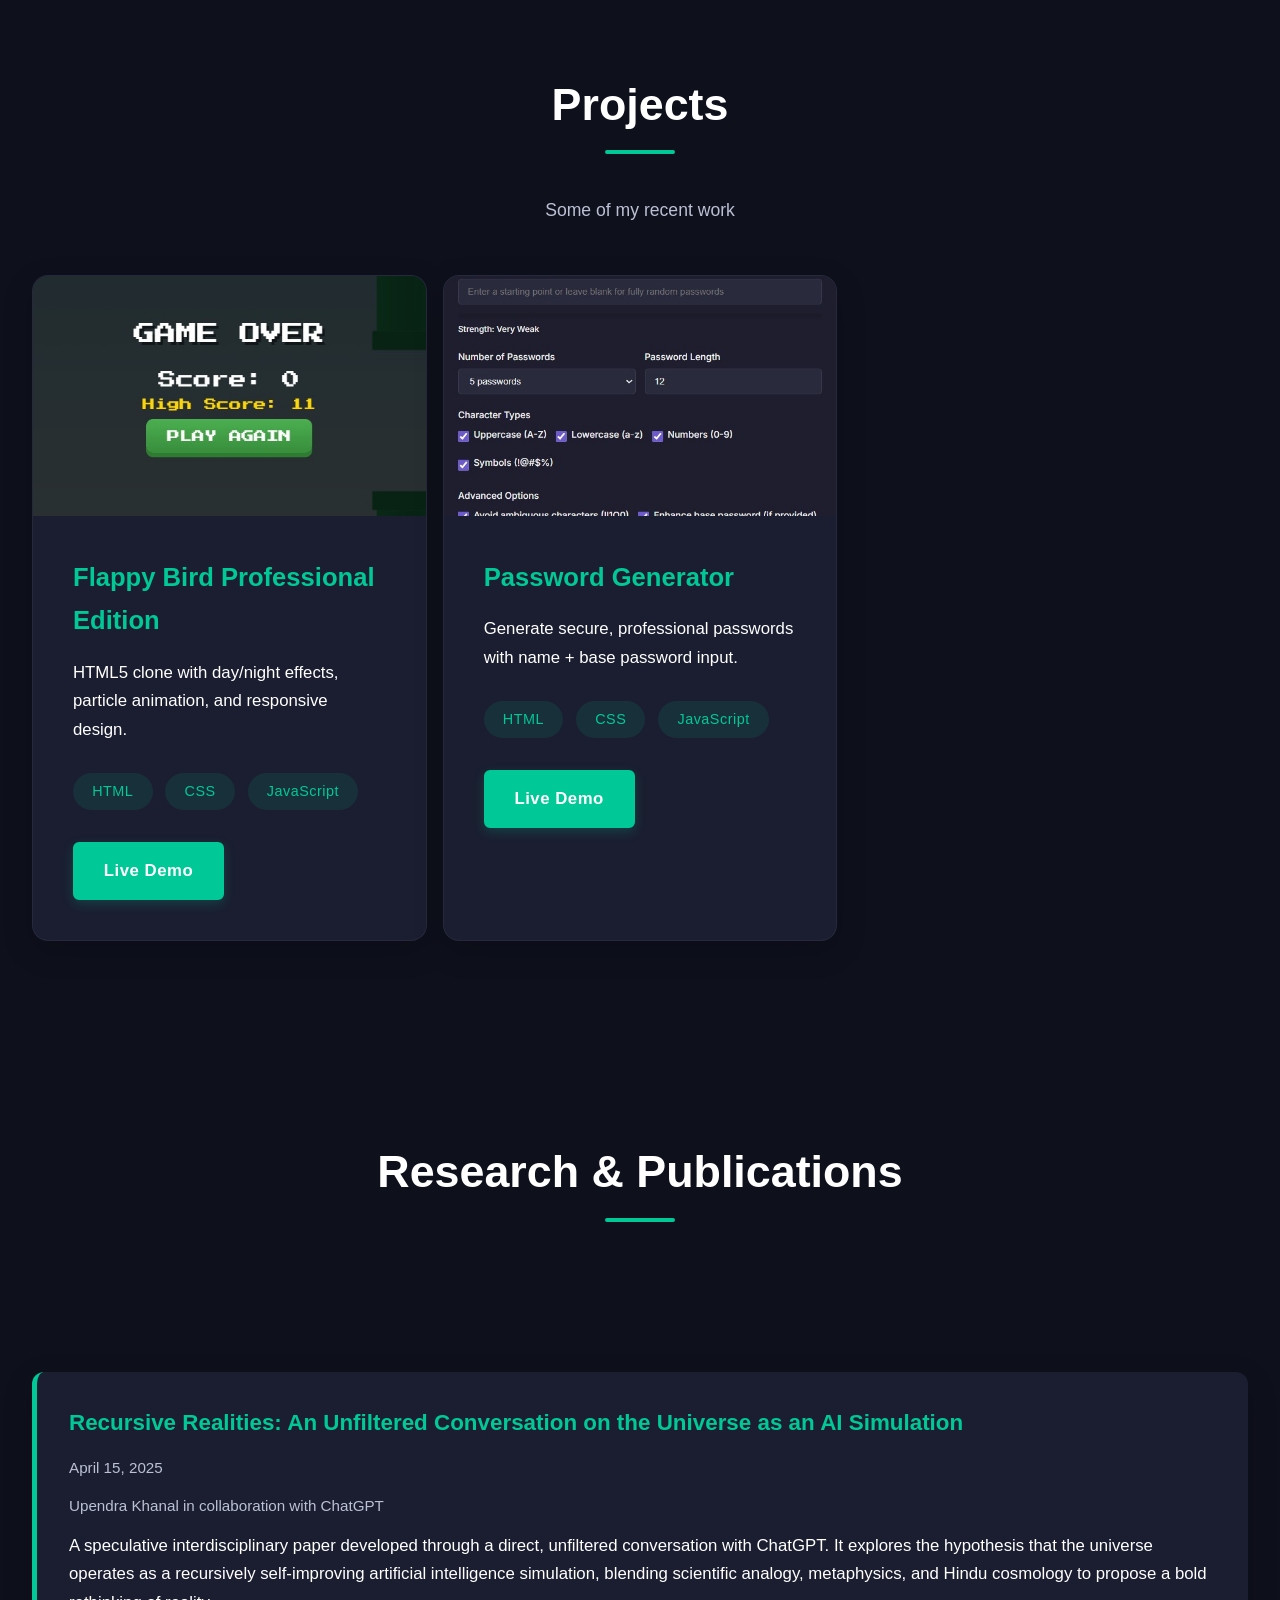
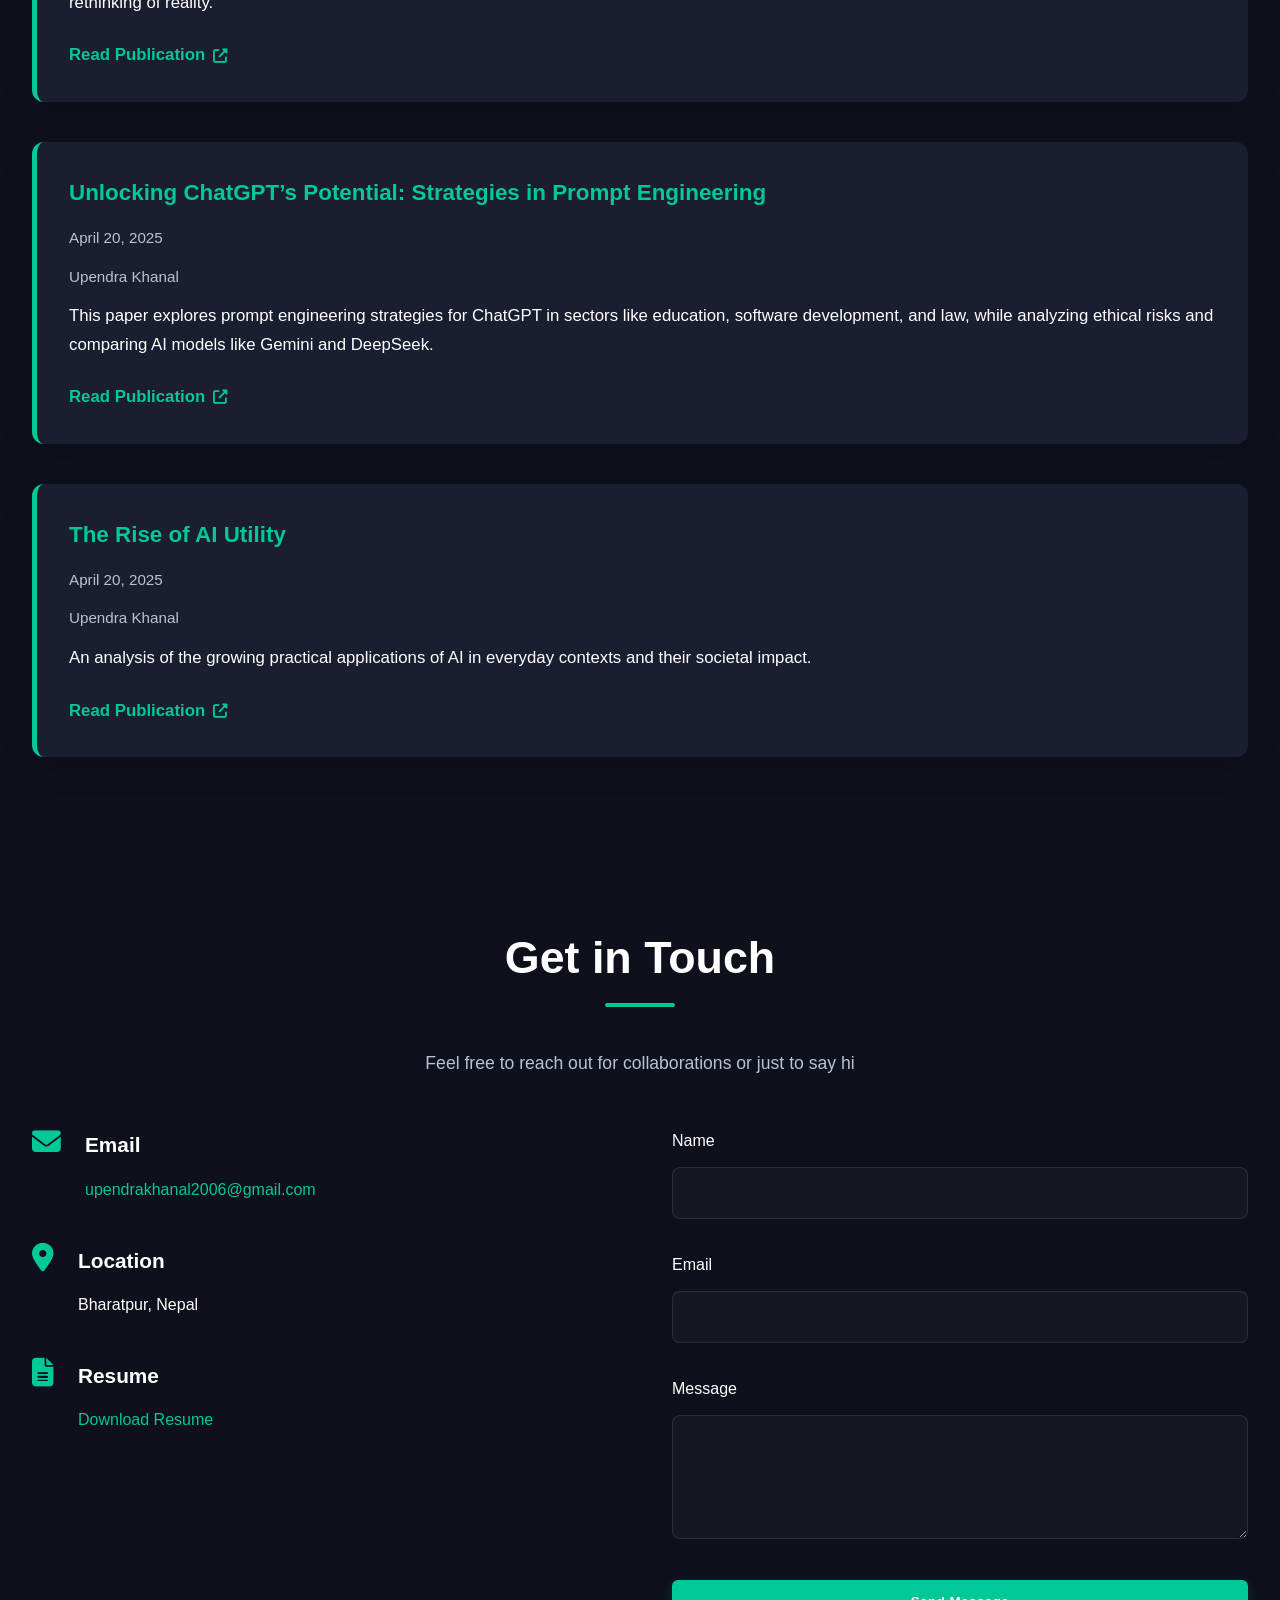
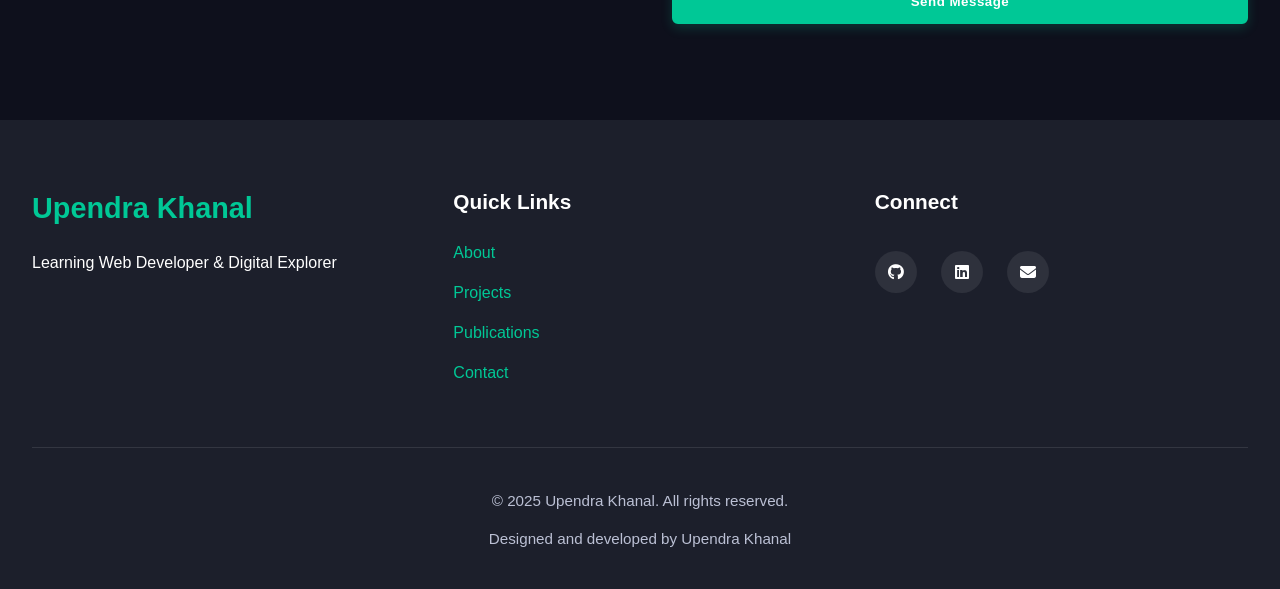
==== commit fb3e1a82: "Update index.html" ====
--- a/portfolio_code/index.html
+++ b/portfolio_code/index.html
@@ -212,10 +212,11 @@
           <a href="https://doi.org/10.5281/zenodo.15221042" class="publication-link" target="_blank">Read Publication <i class="fas fa-external-link-alt"></i></a>
         </div>
         <div class="publication-card">
-          <h3>Unlocking ChatGPT's Potential</h3>
+          <h3>Unlocking ChatGPT’s Potential: Strategies in Prompt Engineering</h3>
           <p class="publication-date">April 20, 2025</p>
           <p class="publication-authors">Upendra Khanal</p>
-          <p class="publication-abstract">A comprehensive guide to effectively utilizing ChatGPT for educational purposes and creative endeavors.</p>
+          <p class="publication-abstract">This paper explores prompt engineering strategies for ChatGPT in sectors like education, software
+development, and law, while analyzing ethical risks and comparing AI models like Gemini and DeepSeek.</p>
           <a href="https://doi.org/10.5281/zenodo.15249655" class="publication-link" target="_blank">Read Publication <i class="fas fa-external-link-alt"></i></a>
         </div>
         <div class="publication-card">
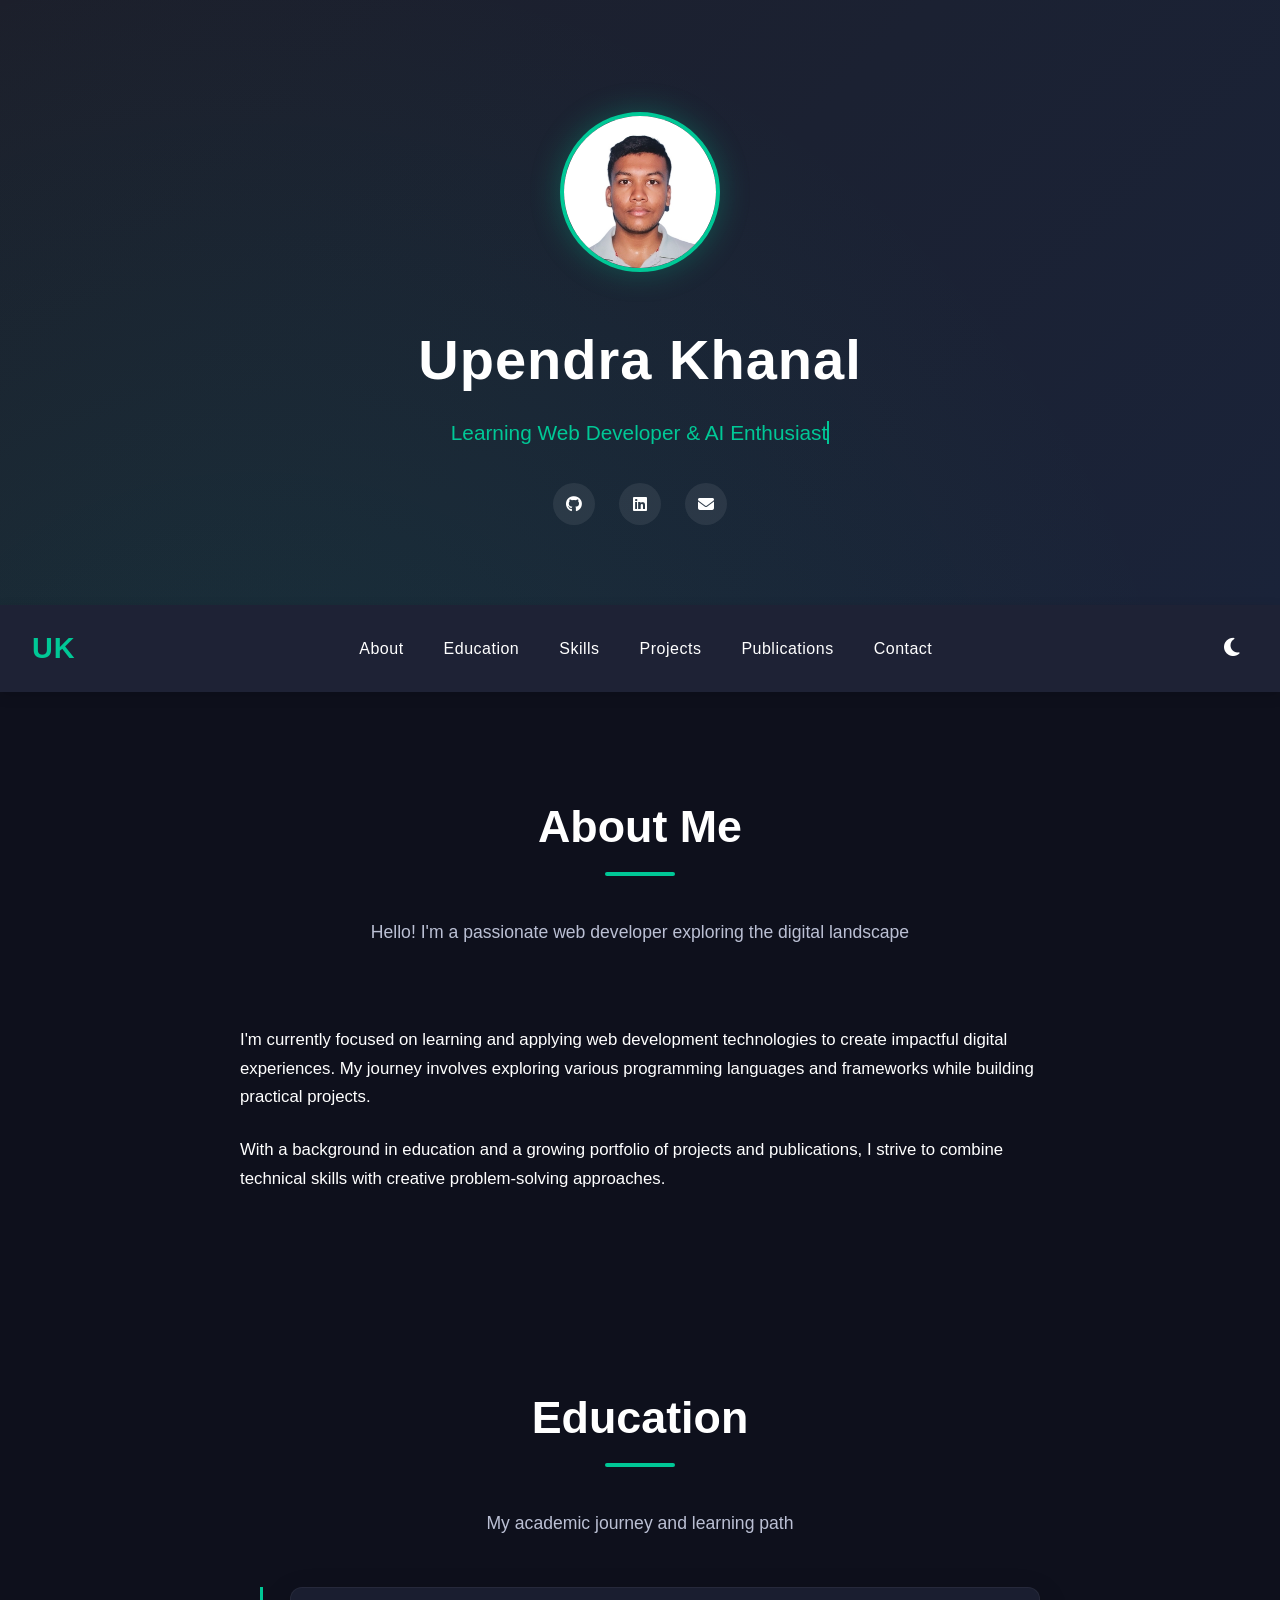
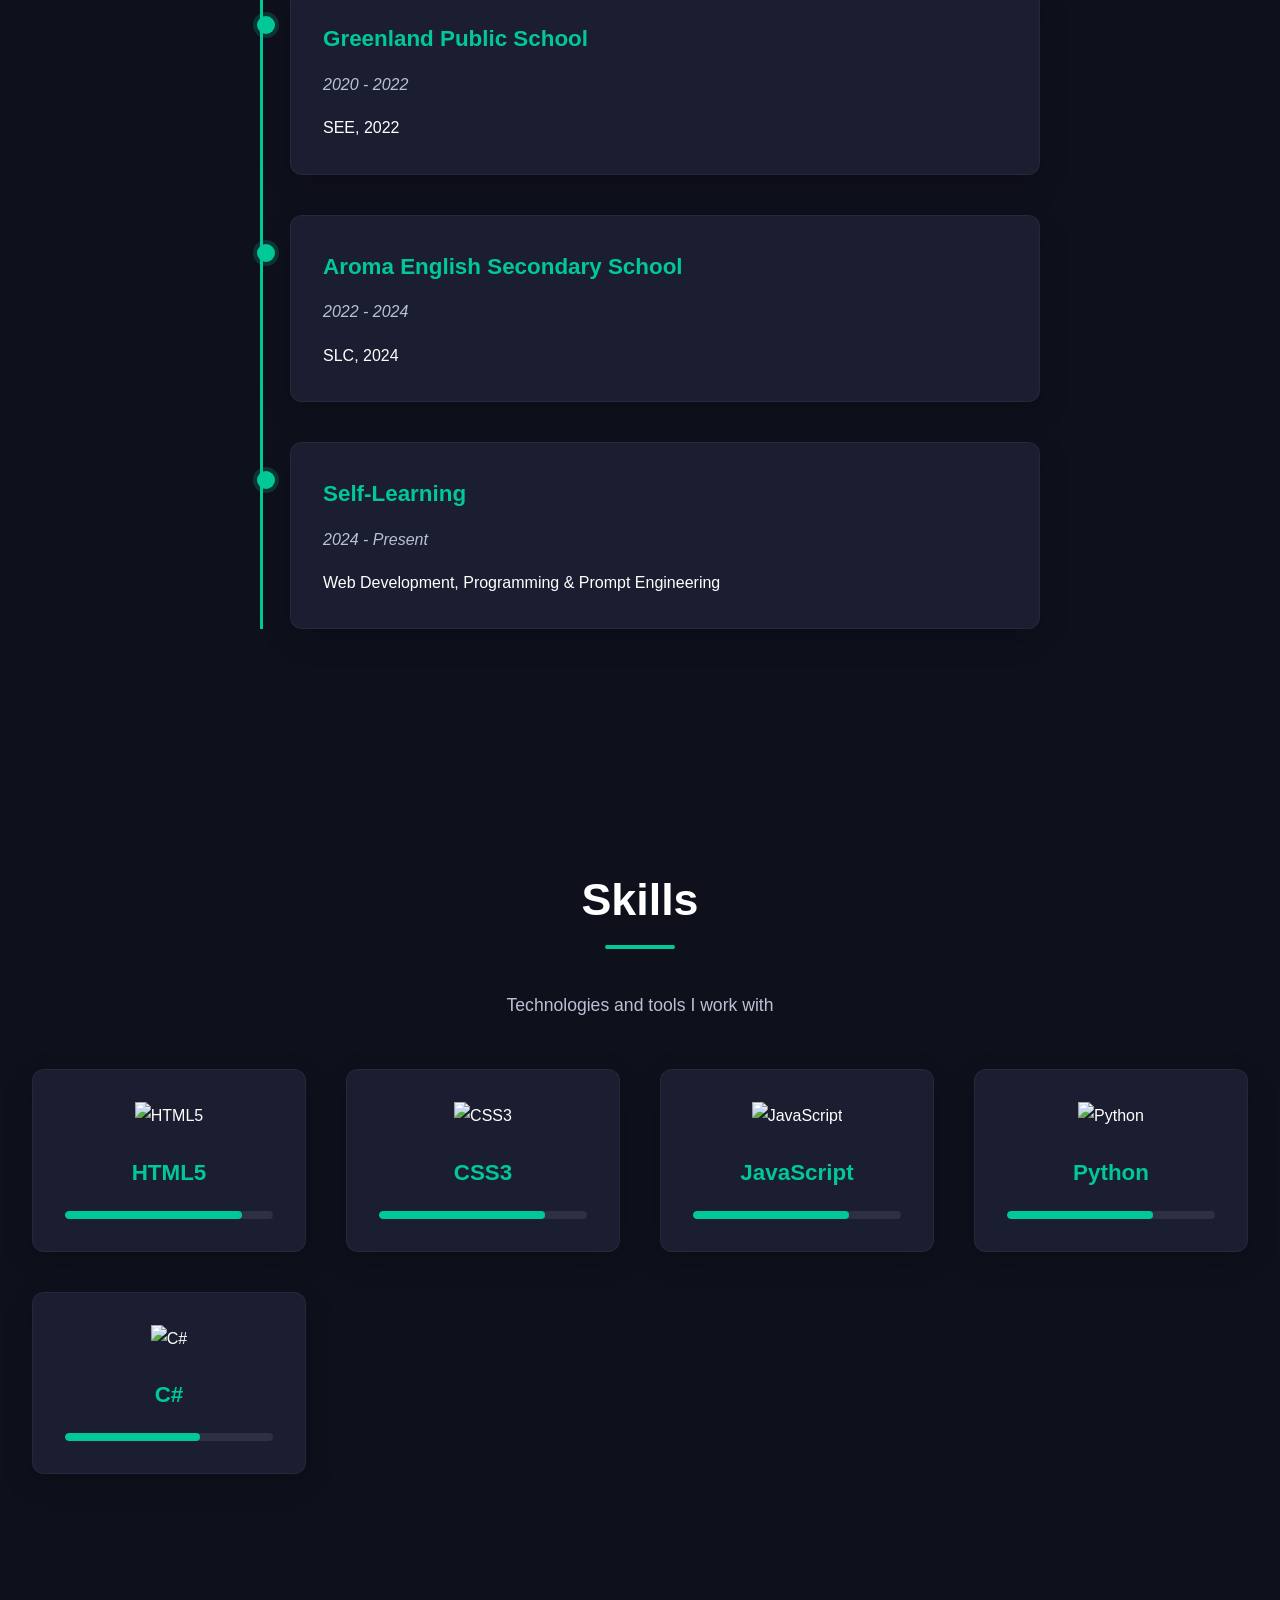
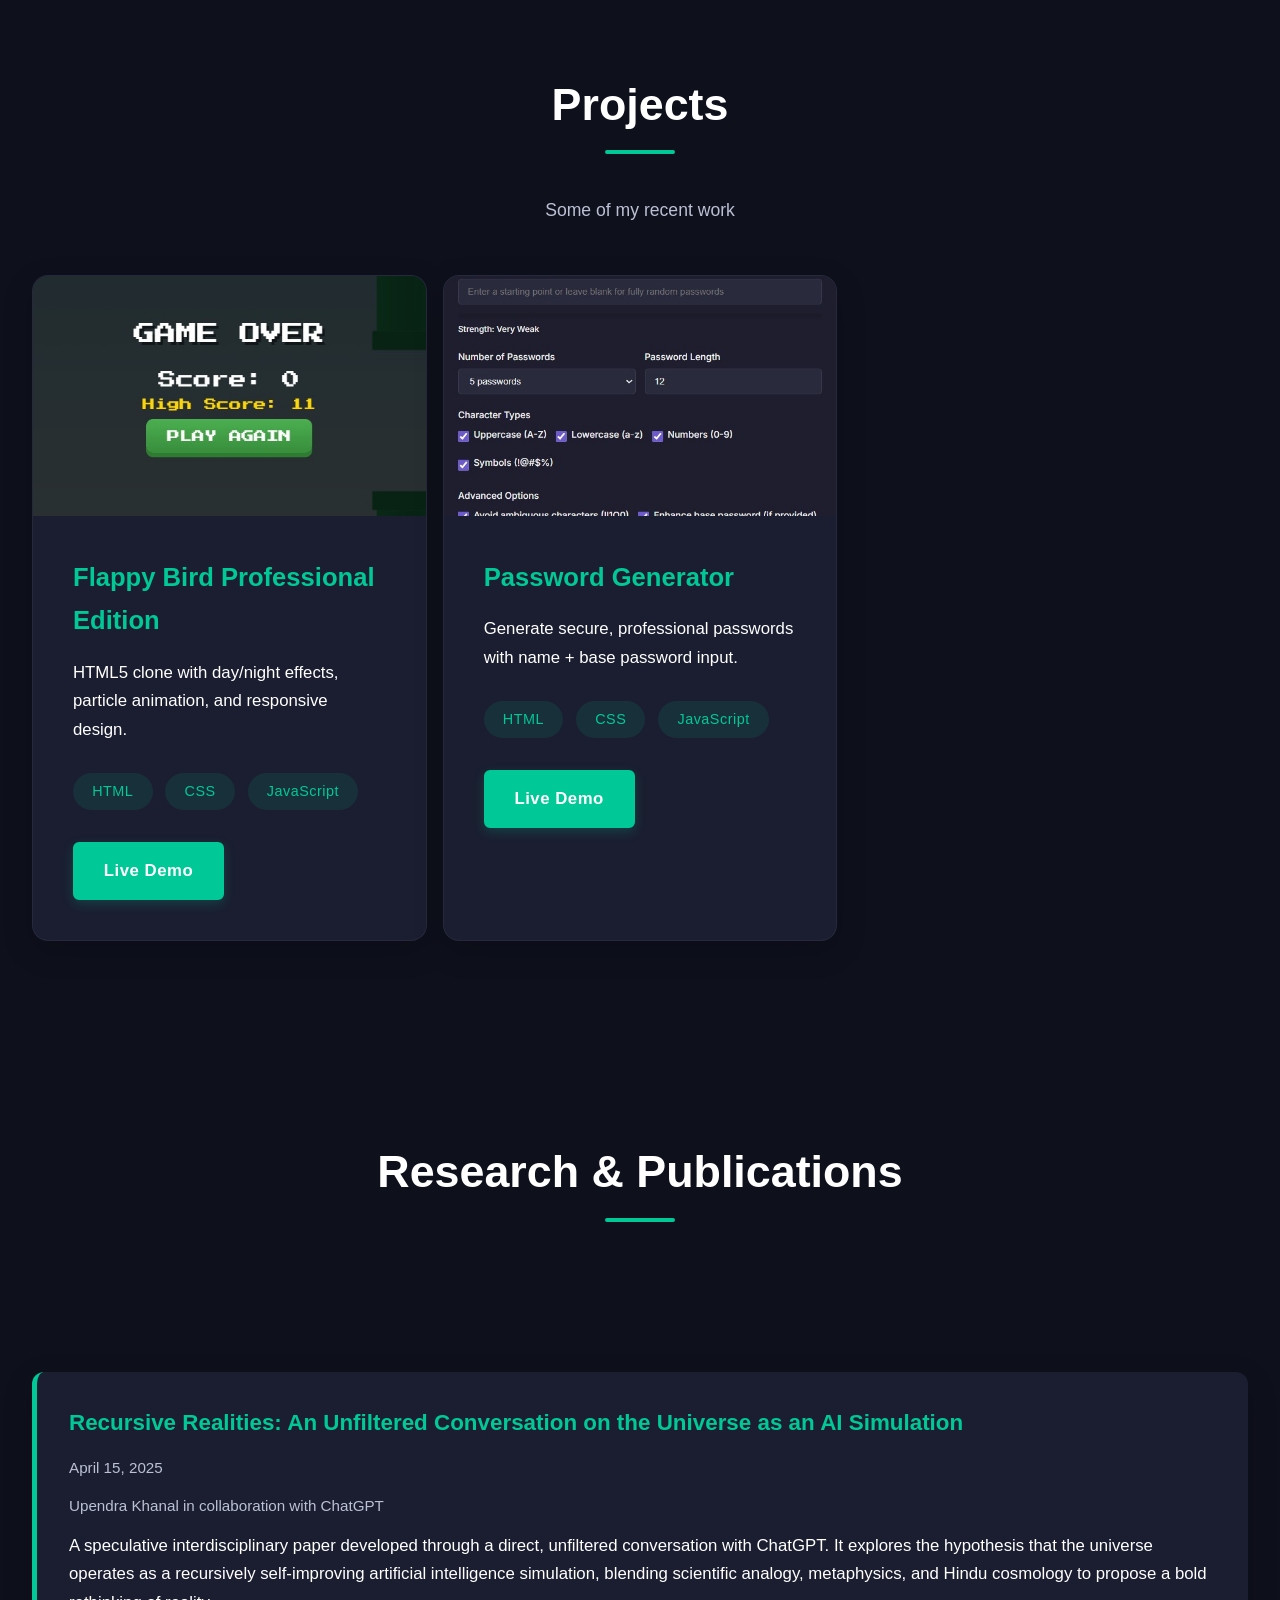
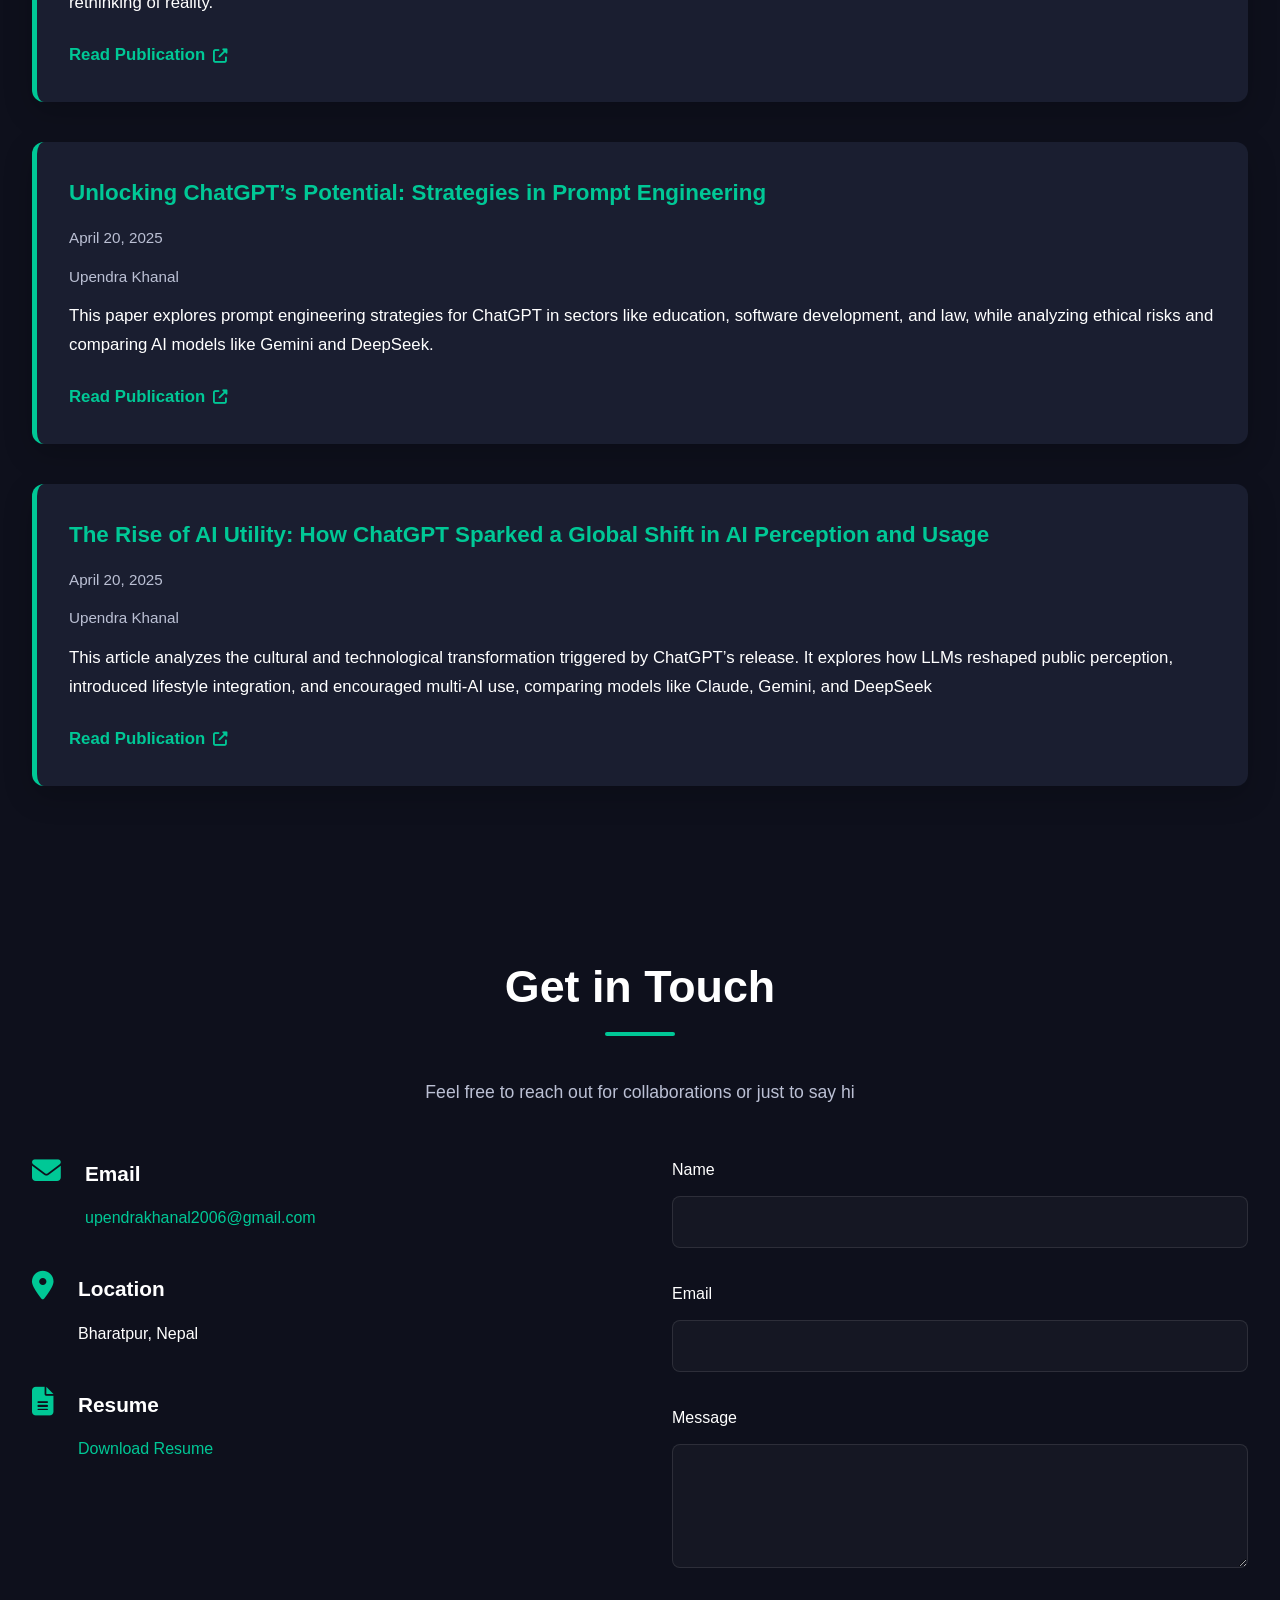
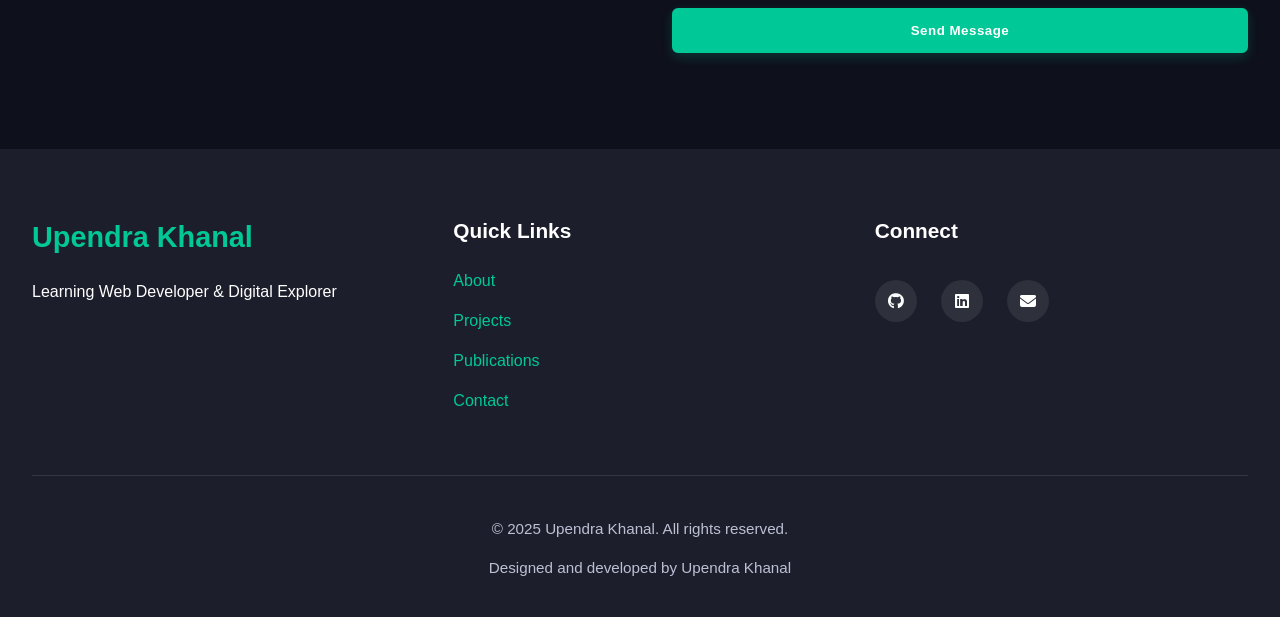
==== commit 110fd4a0: "Update index.html" ====
--- a/portfolio_code/index.html
+++ b/portfolio_code/index.html
@@ -220,10 +220,12 @@
           <a href="https://doi.org/10.5281/zenodo.15249655" class="publication-link" target="_blank">Read Publication <i class="fas fa-external-link-alt"></i></a>
         </div>
         <div class="publication-card">
-          <h3>The Rise of AI Utility</h3>
+          <h3>The Rise of AI Utility: How ChatGPT Sparked a Global Shift in AI Perception and Usage</h3>
           <p class="publication-date">April 20, 2025</p>
           <p class="publication-authors">Upendra Khanal</p>
-          <p class="publication-abstract">An analysis of the growing practical applications of AI in everyday contexts and their societal impact.</p>
+          <p class="publication-abstract">This article analyzes the cultural and technological transformation triggered by ChatGPT’s release. It
+explores how LLMs reshaped public perception, introduced lifestyle integration, and encouraged
+multi-AI use, comparing models like Claude, Gemini, and DeepSeek</p>
           <a href="https://doi.org/10.5281/zenodo.15250208" class="publication-link" target="_blank">Read Publication <i class="fas fa-external-link-alt"></i></a>
         </div>
       </div>
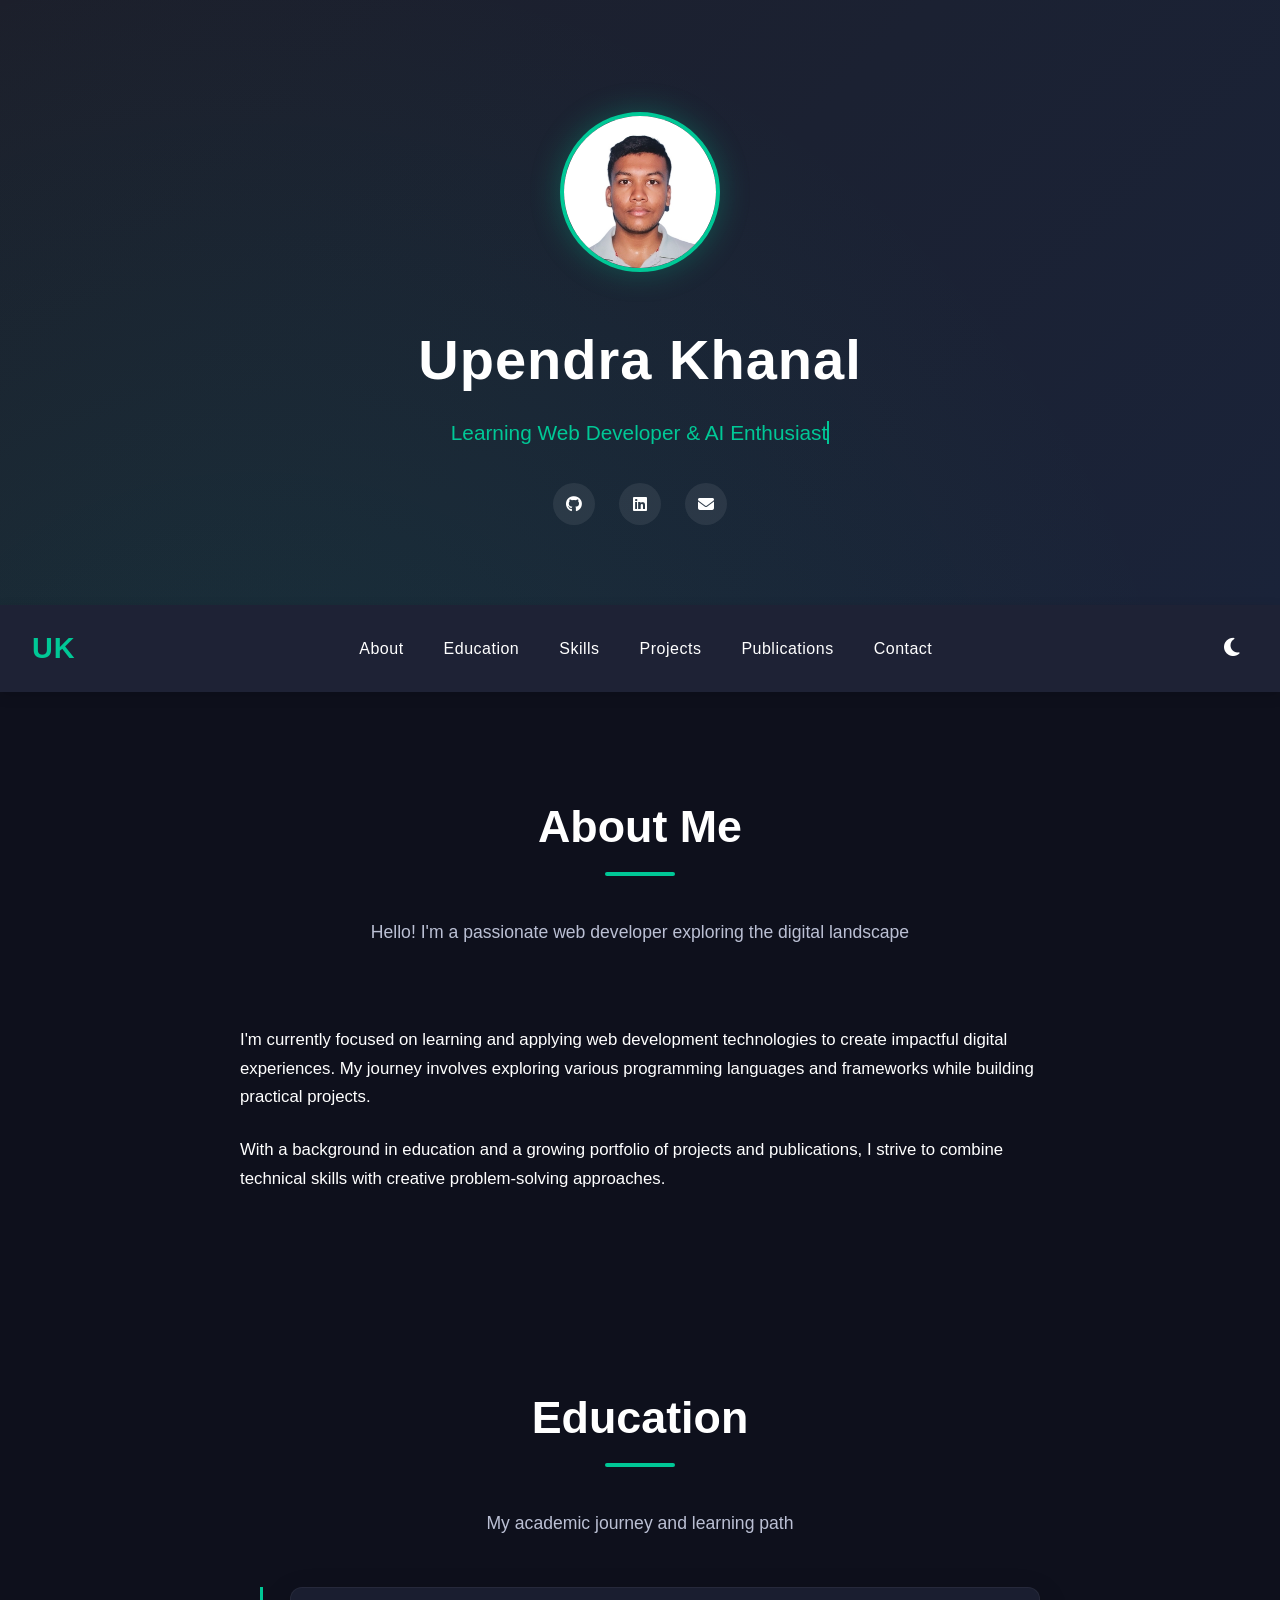
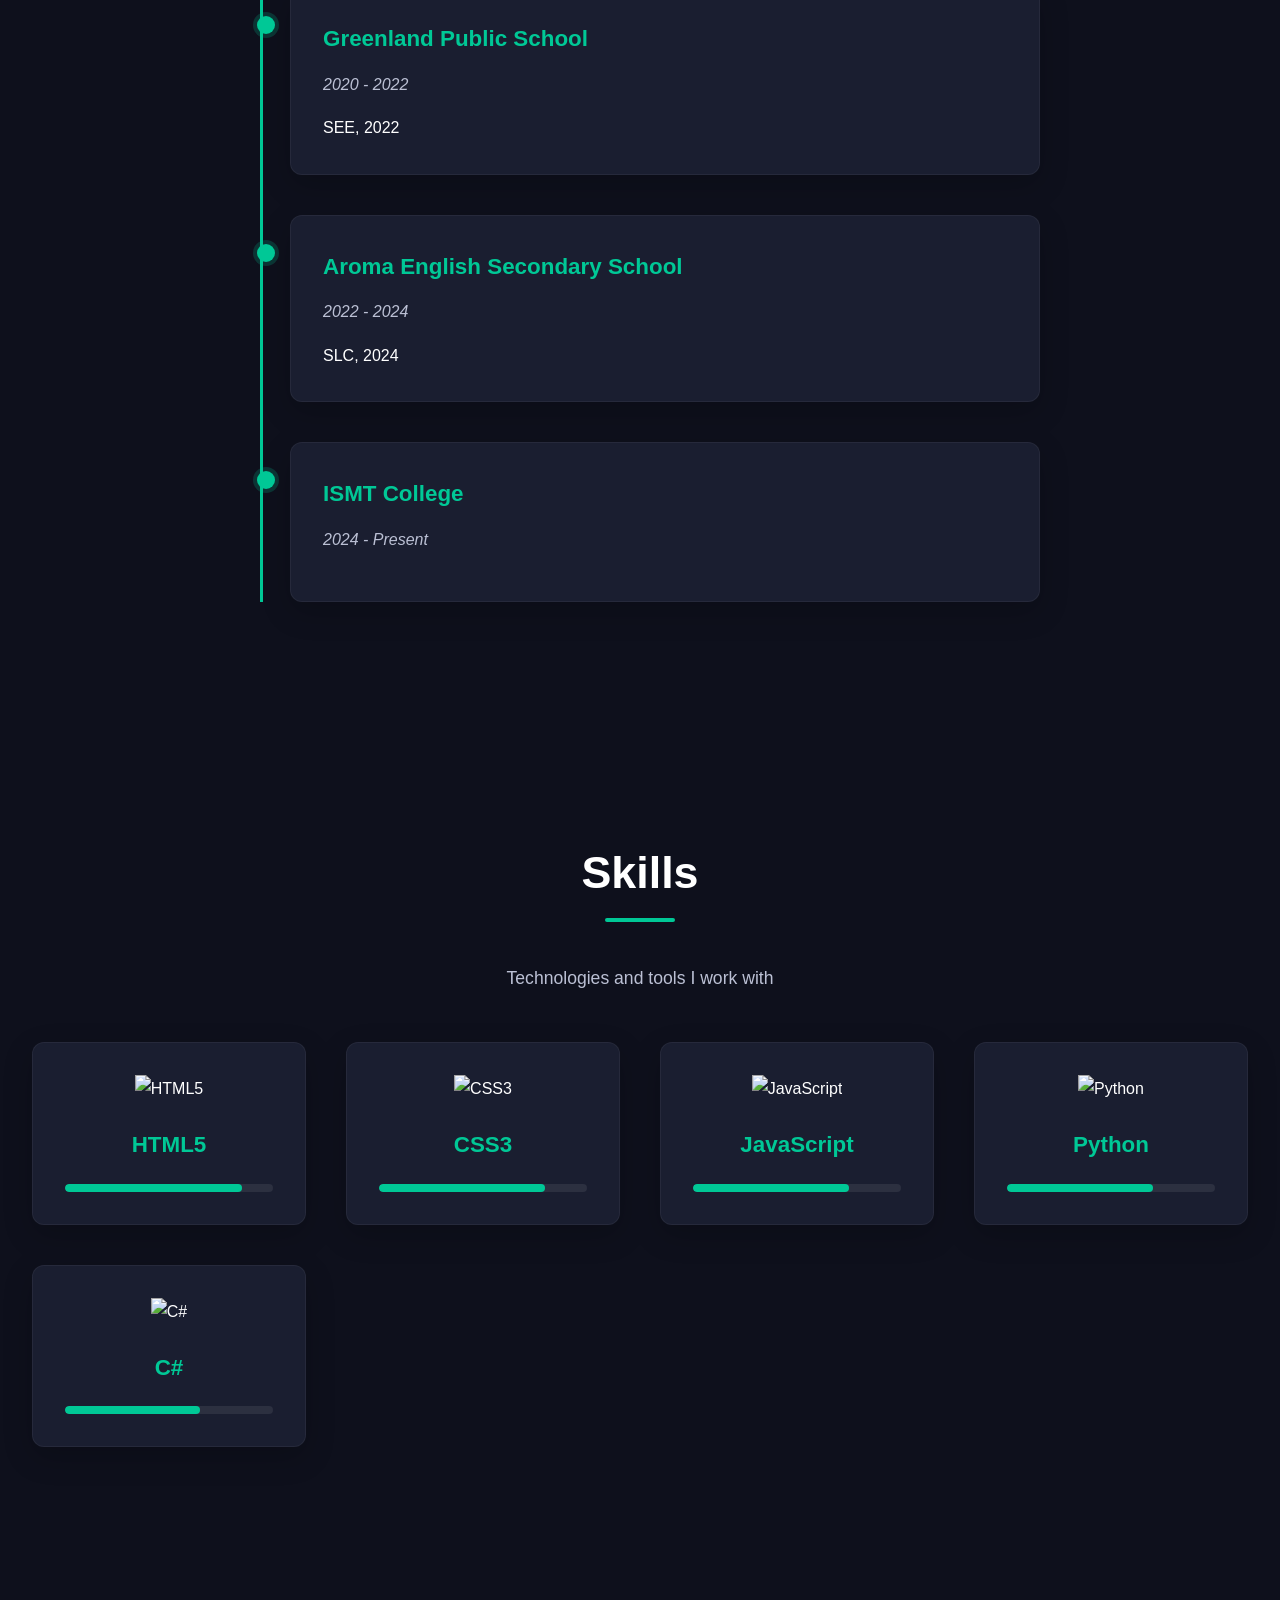
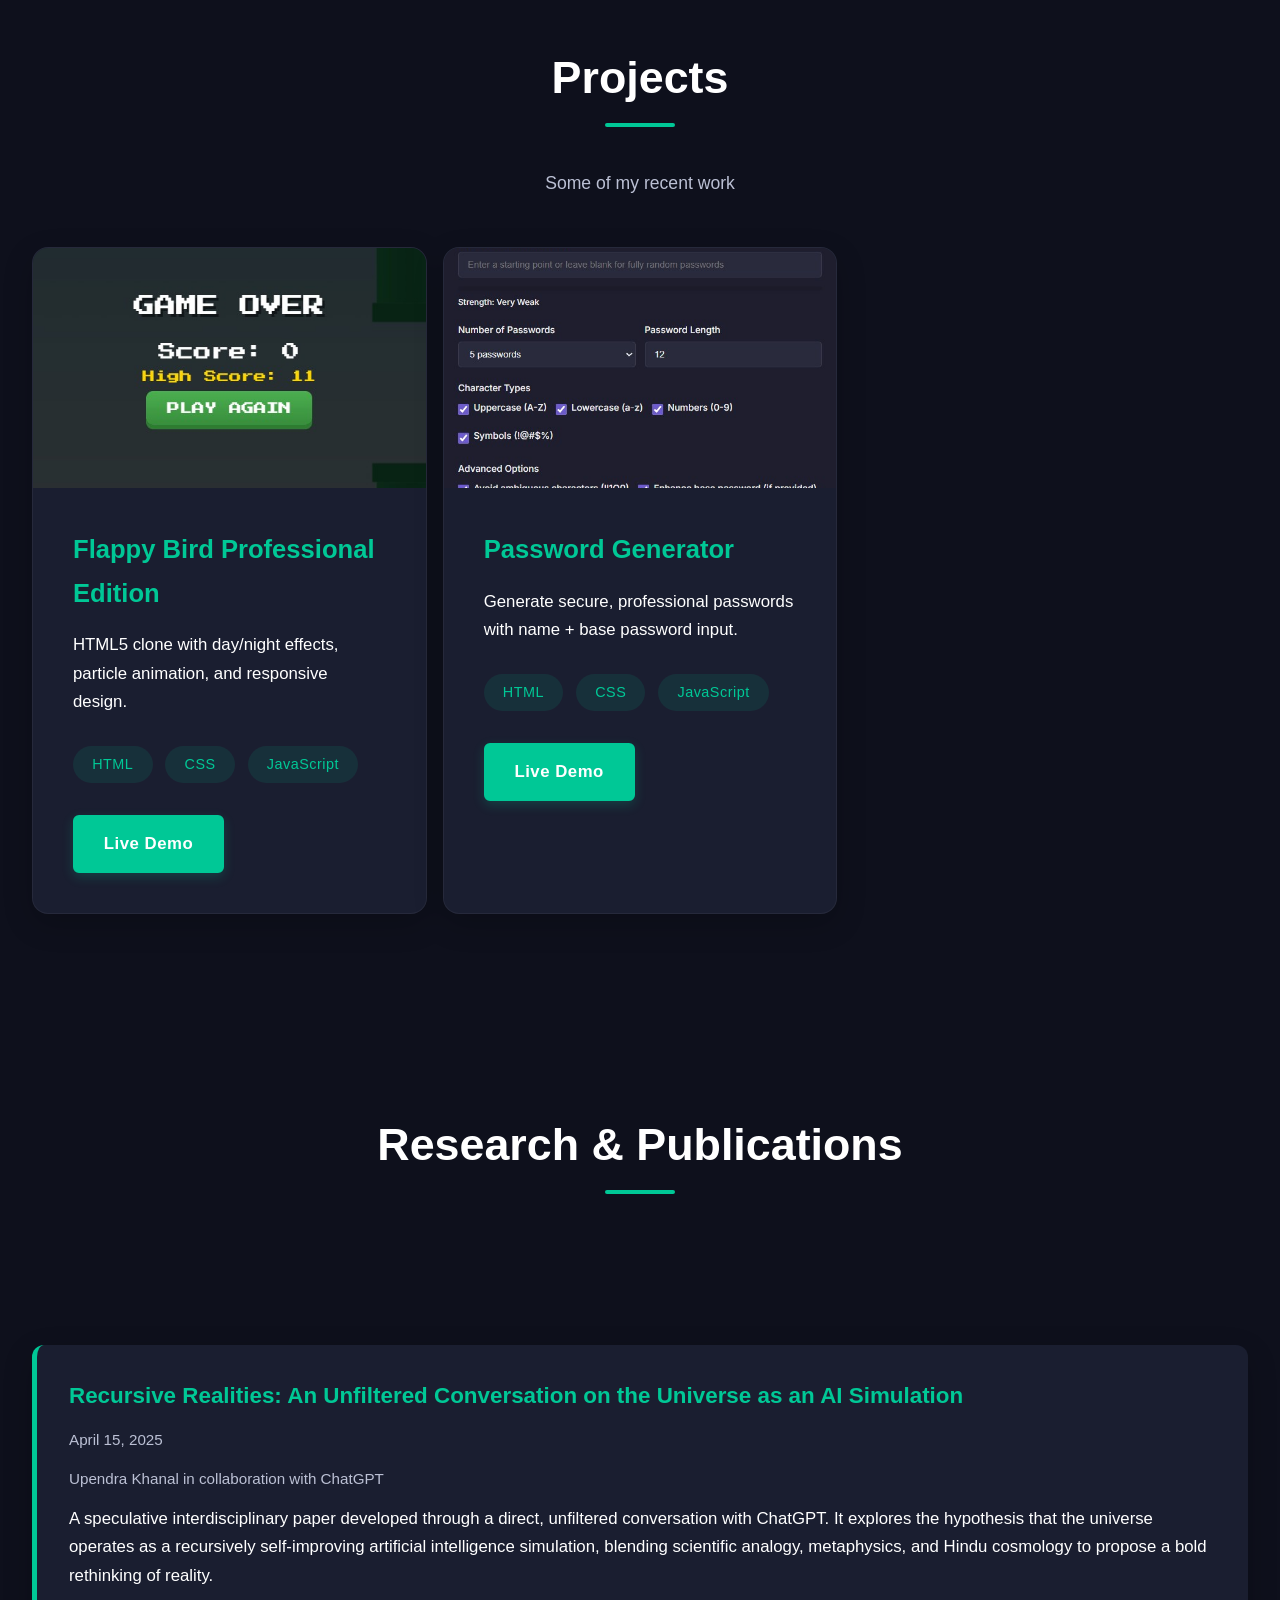
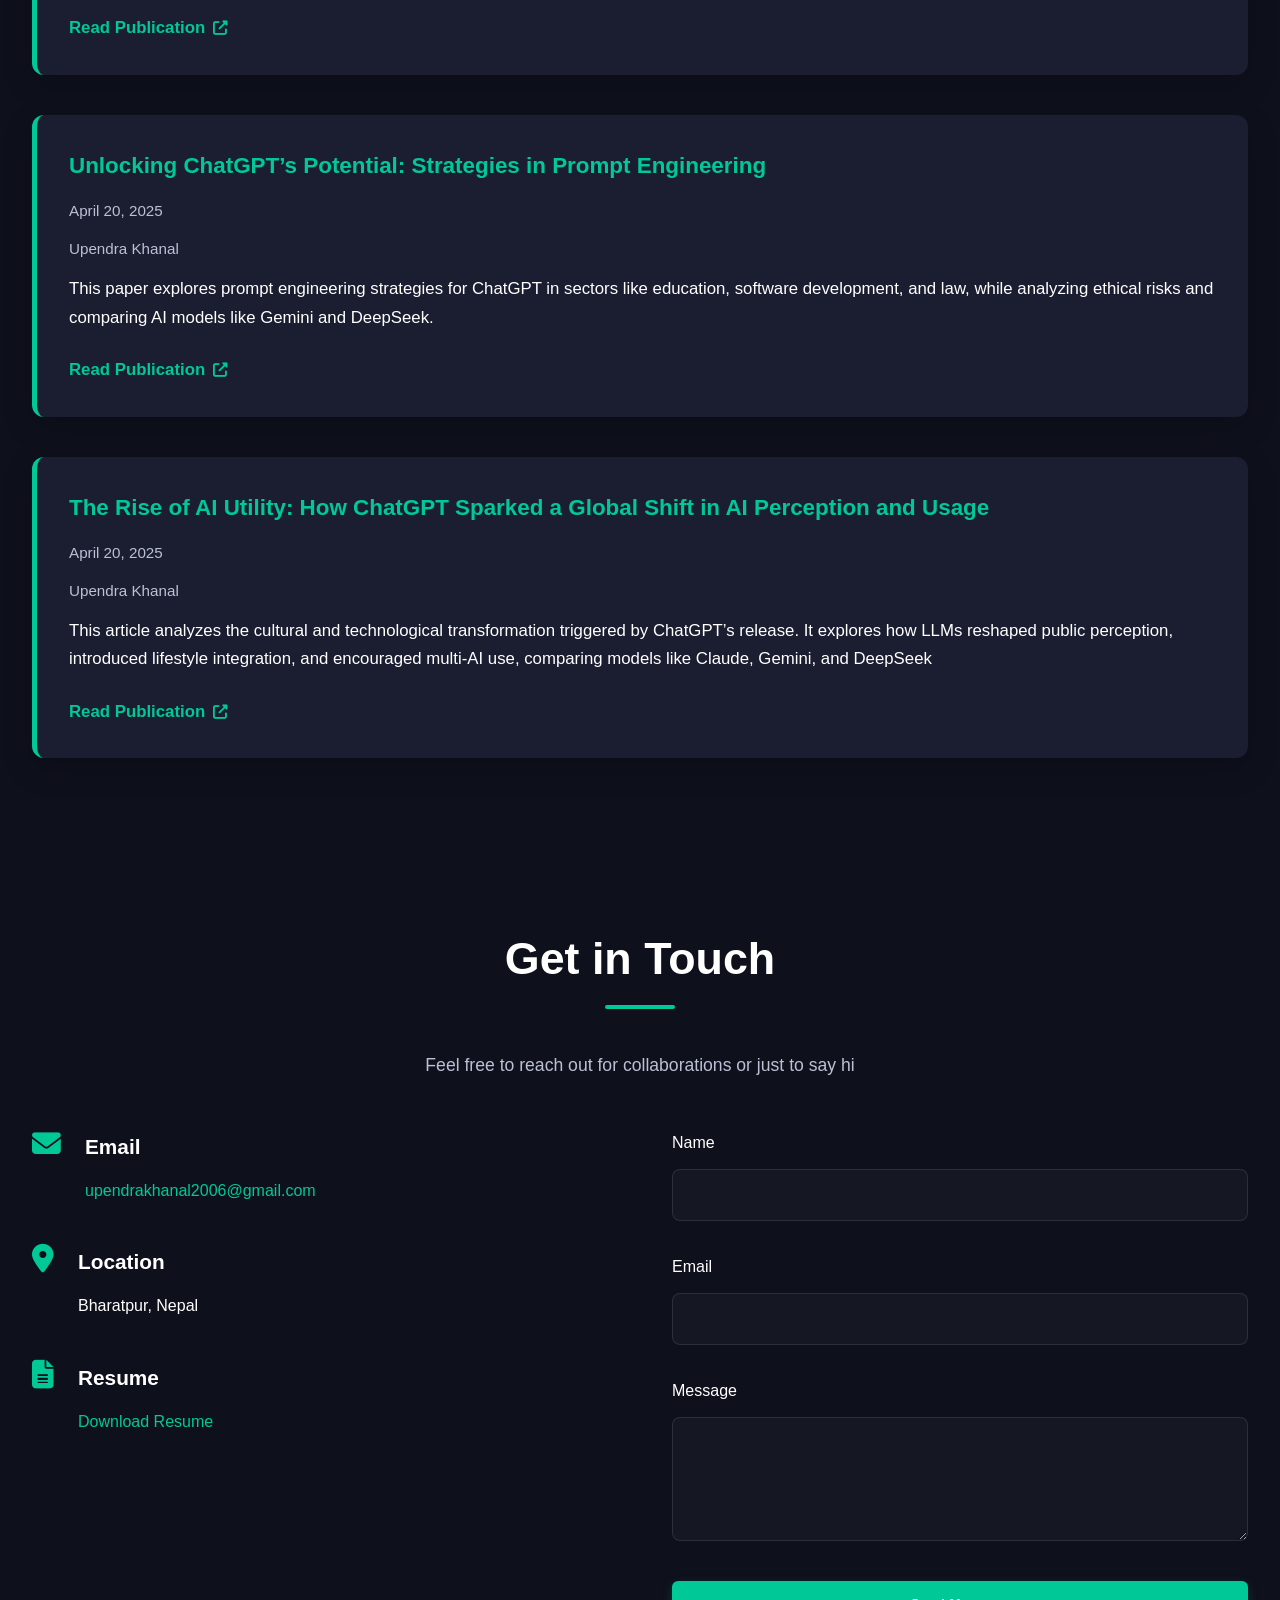
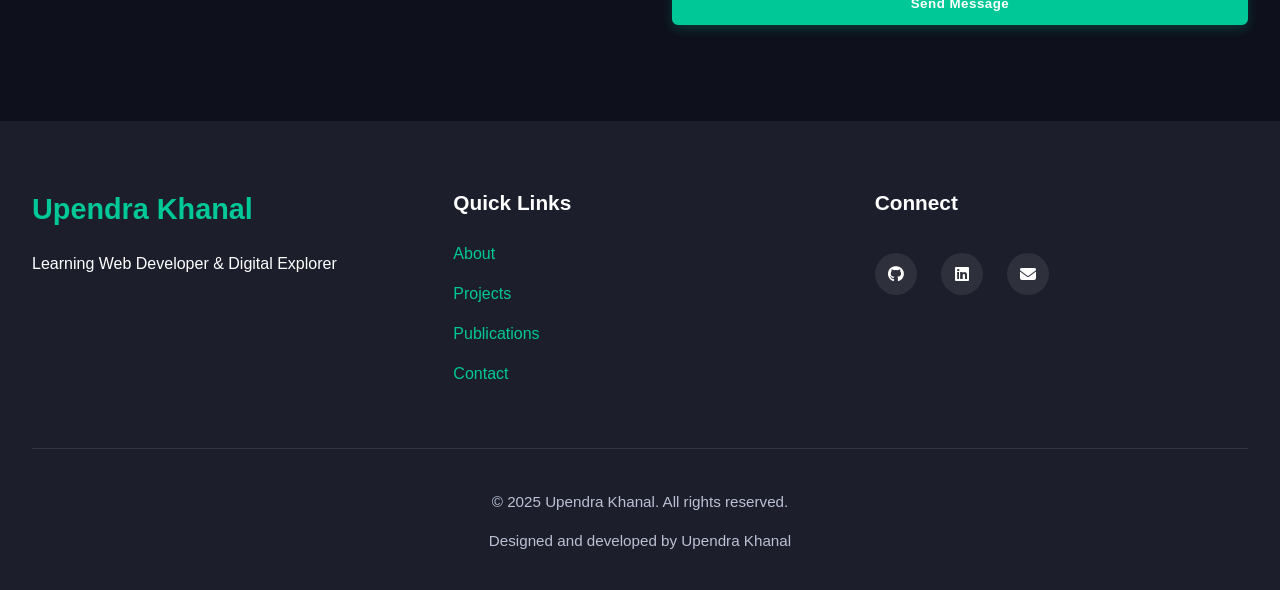
==== commit 369c83b1: "Update index.html" ====
--- a/portfolio_code/index.html
+++ b/portfolio_code/index.html
@@ -92,9 +92,9 @@
           <p>SLC, 2024</p>
         </div>
         <div class="timeline-item">
-          <h3>Self-Learning</h3>
+          <h3>ISMT College </h3>
           <p class="timeline-date">2024 - Present</p>
-          <p>Web Development, Programming &amp; Prompt Engineering</p>
+      
         </div>
       </div>
     </div>
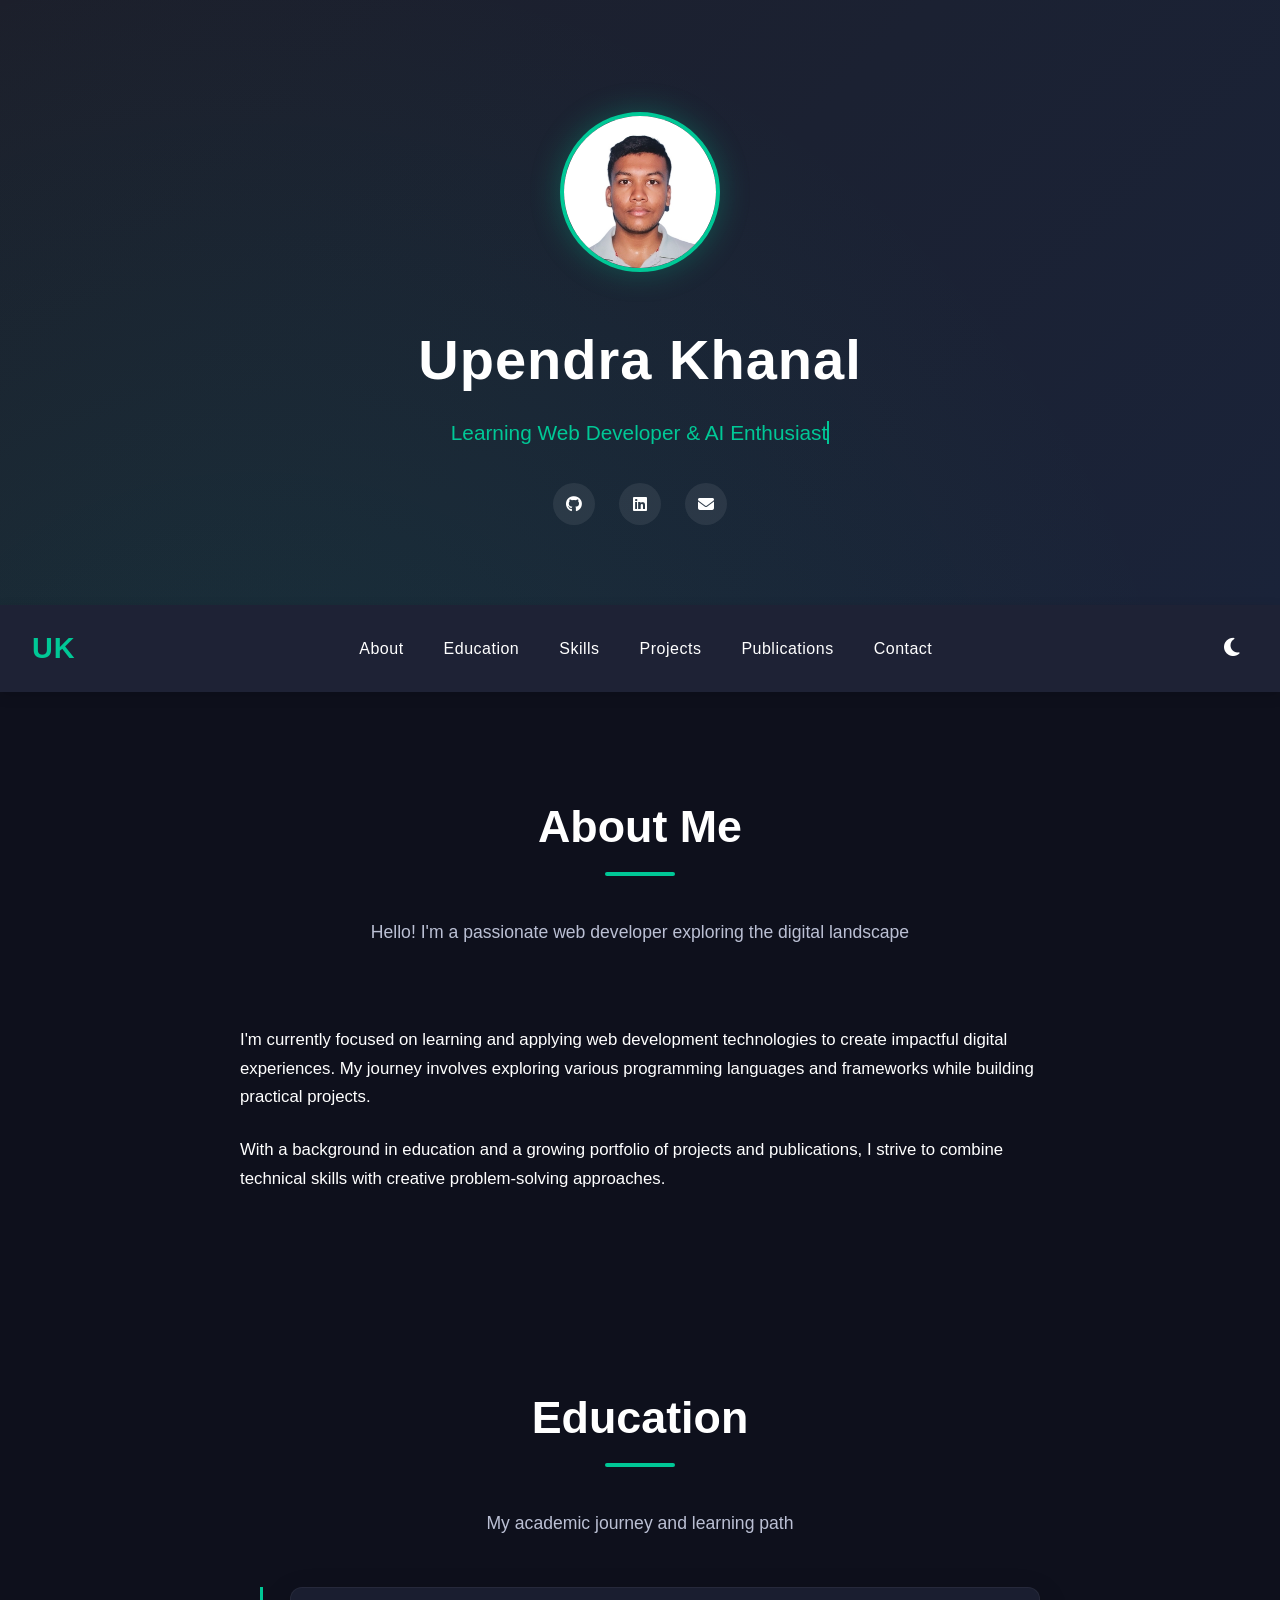
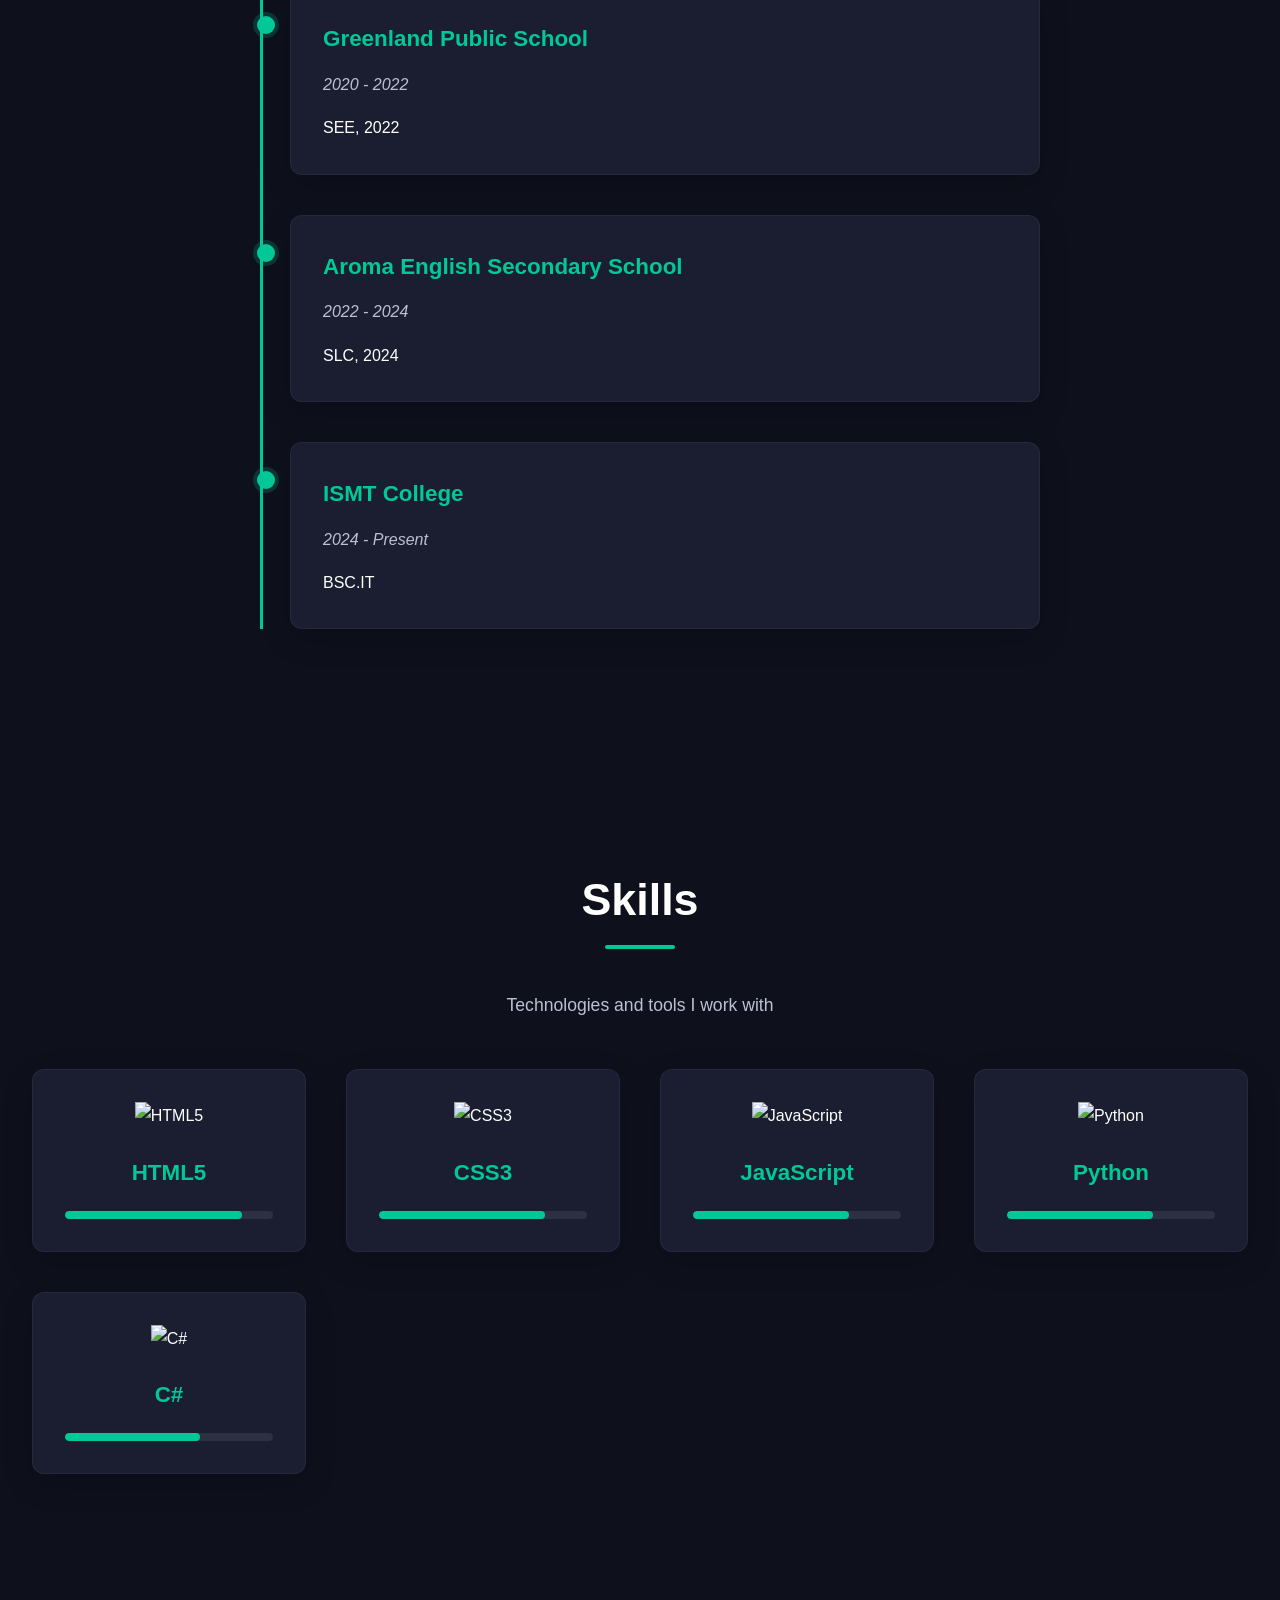
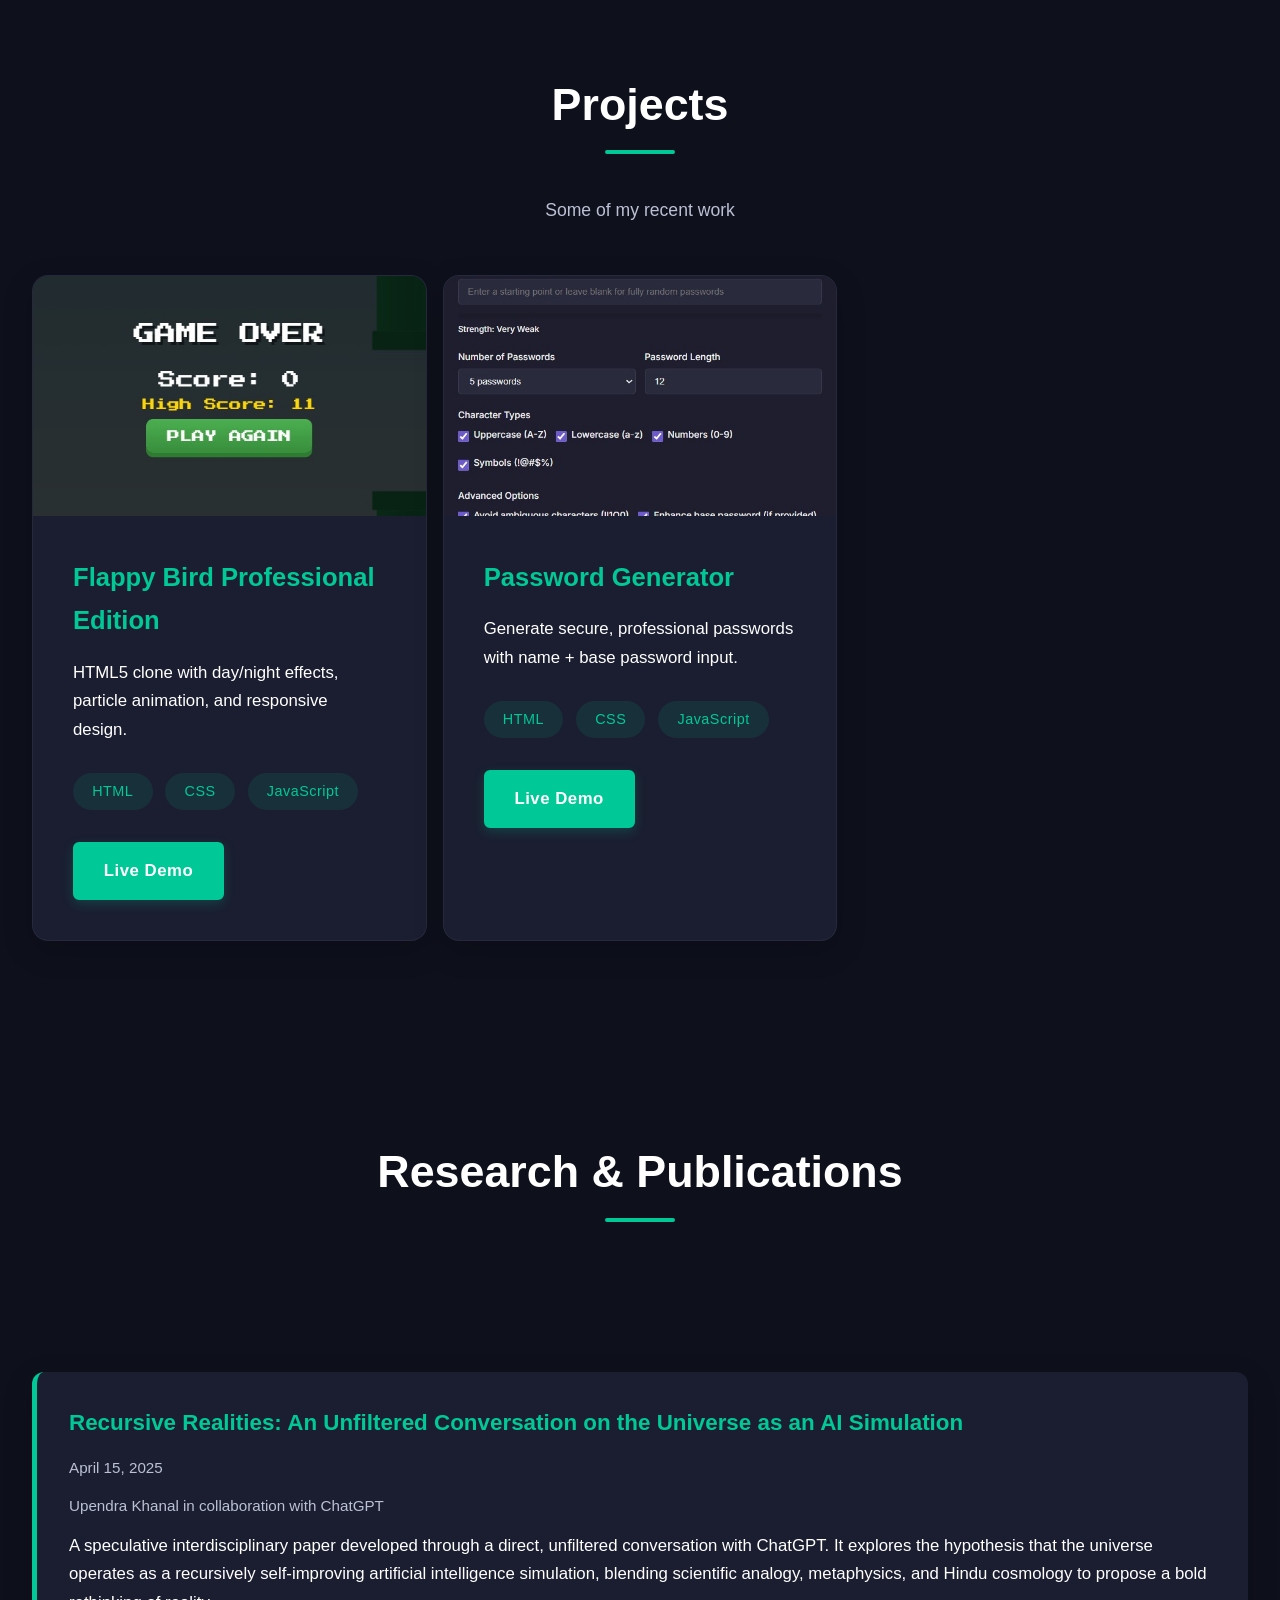
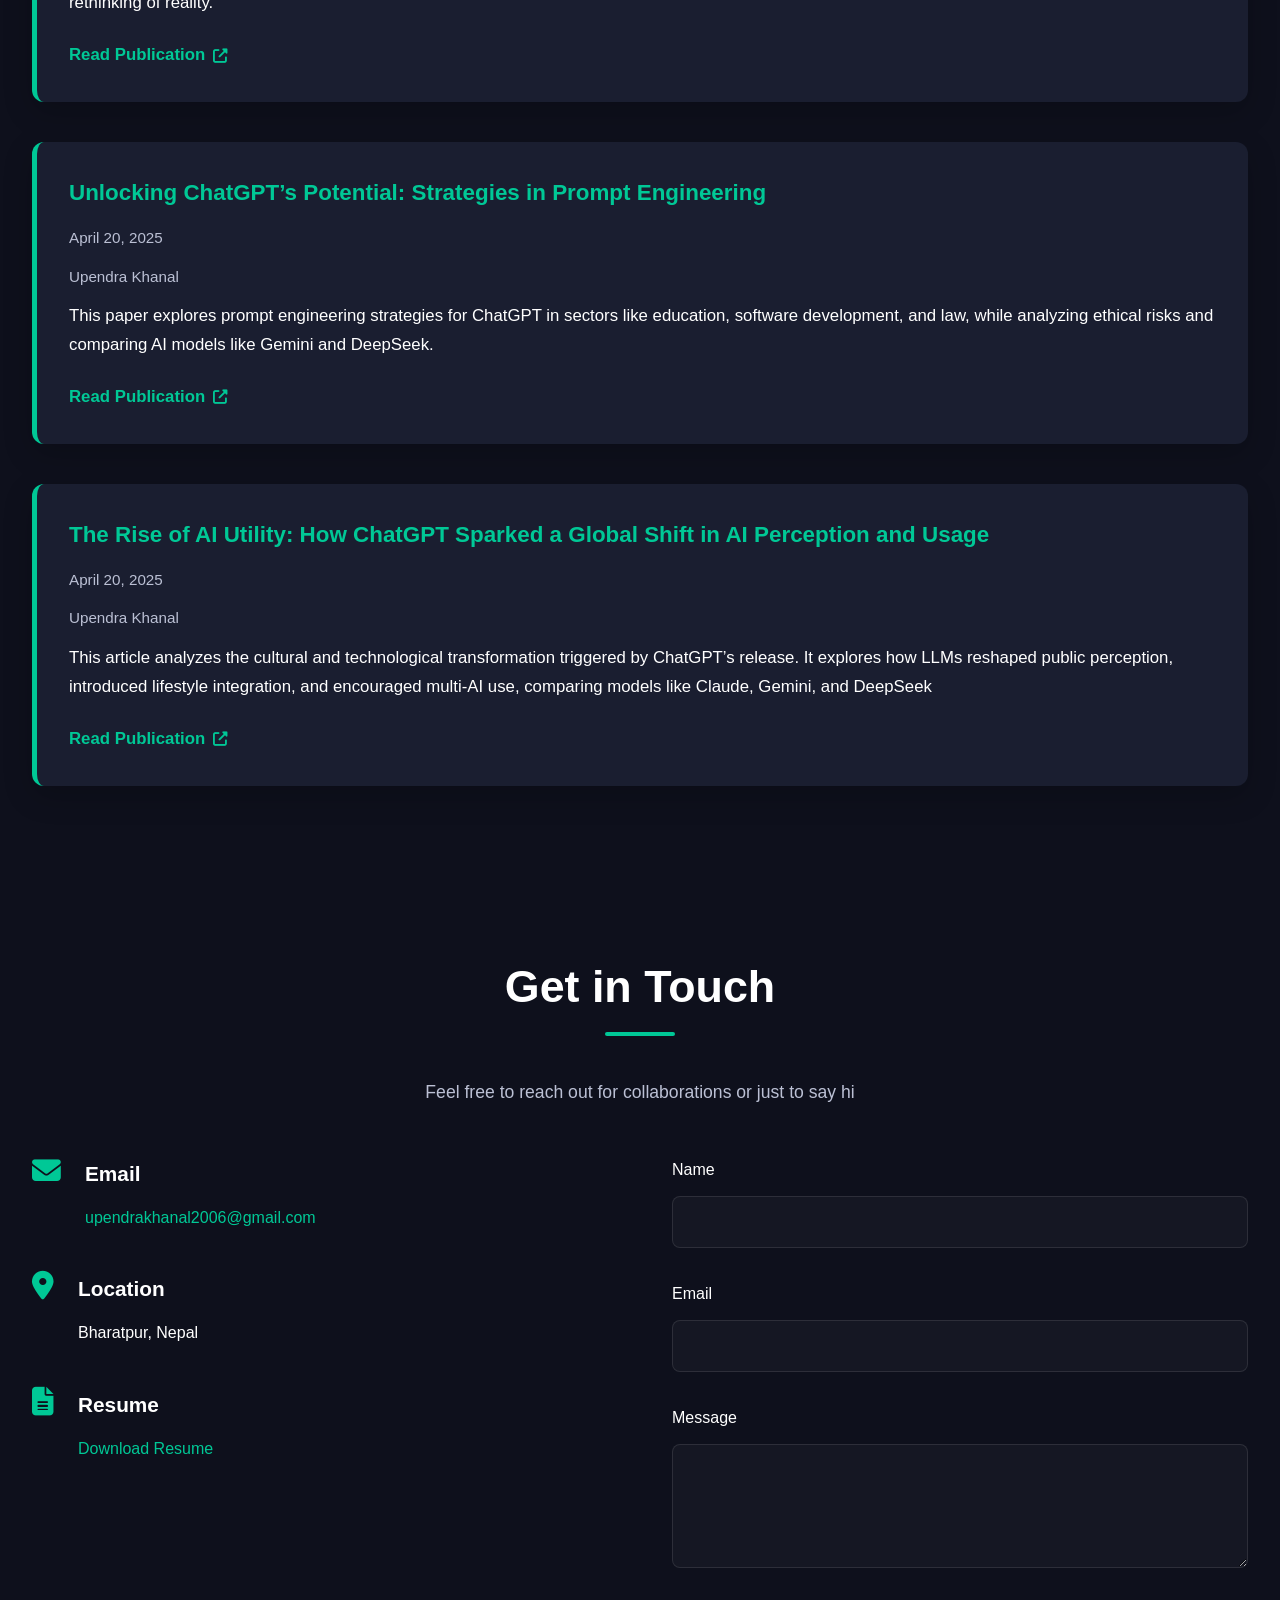
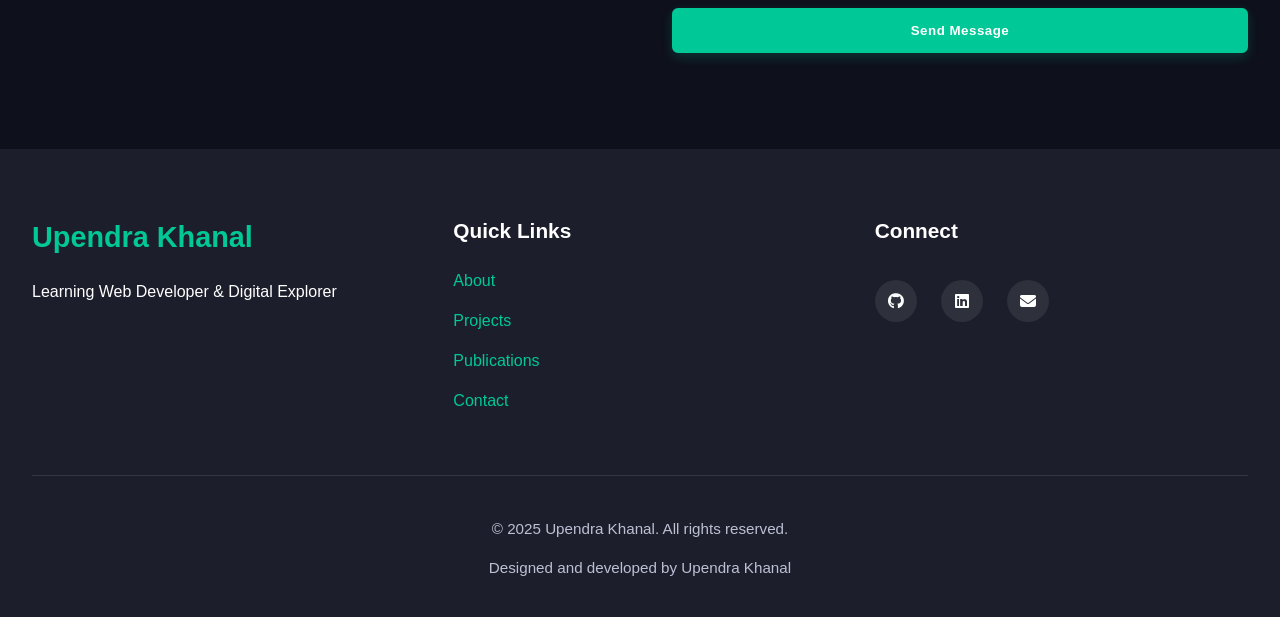
==== commit bf792388: "Update index.html" ====
--- a/portfolio_code/index.html
+++ b/portfolio_code/index.html
@@ -94,7 +94,7 @@
         <div class="timeline-item">
           <h3>ISMT College </h3>
           <p class="timeline-date">2024 - Present</p>
-      
+           <p>BSC.IT</p>
         </div>
       </div>
     </div>
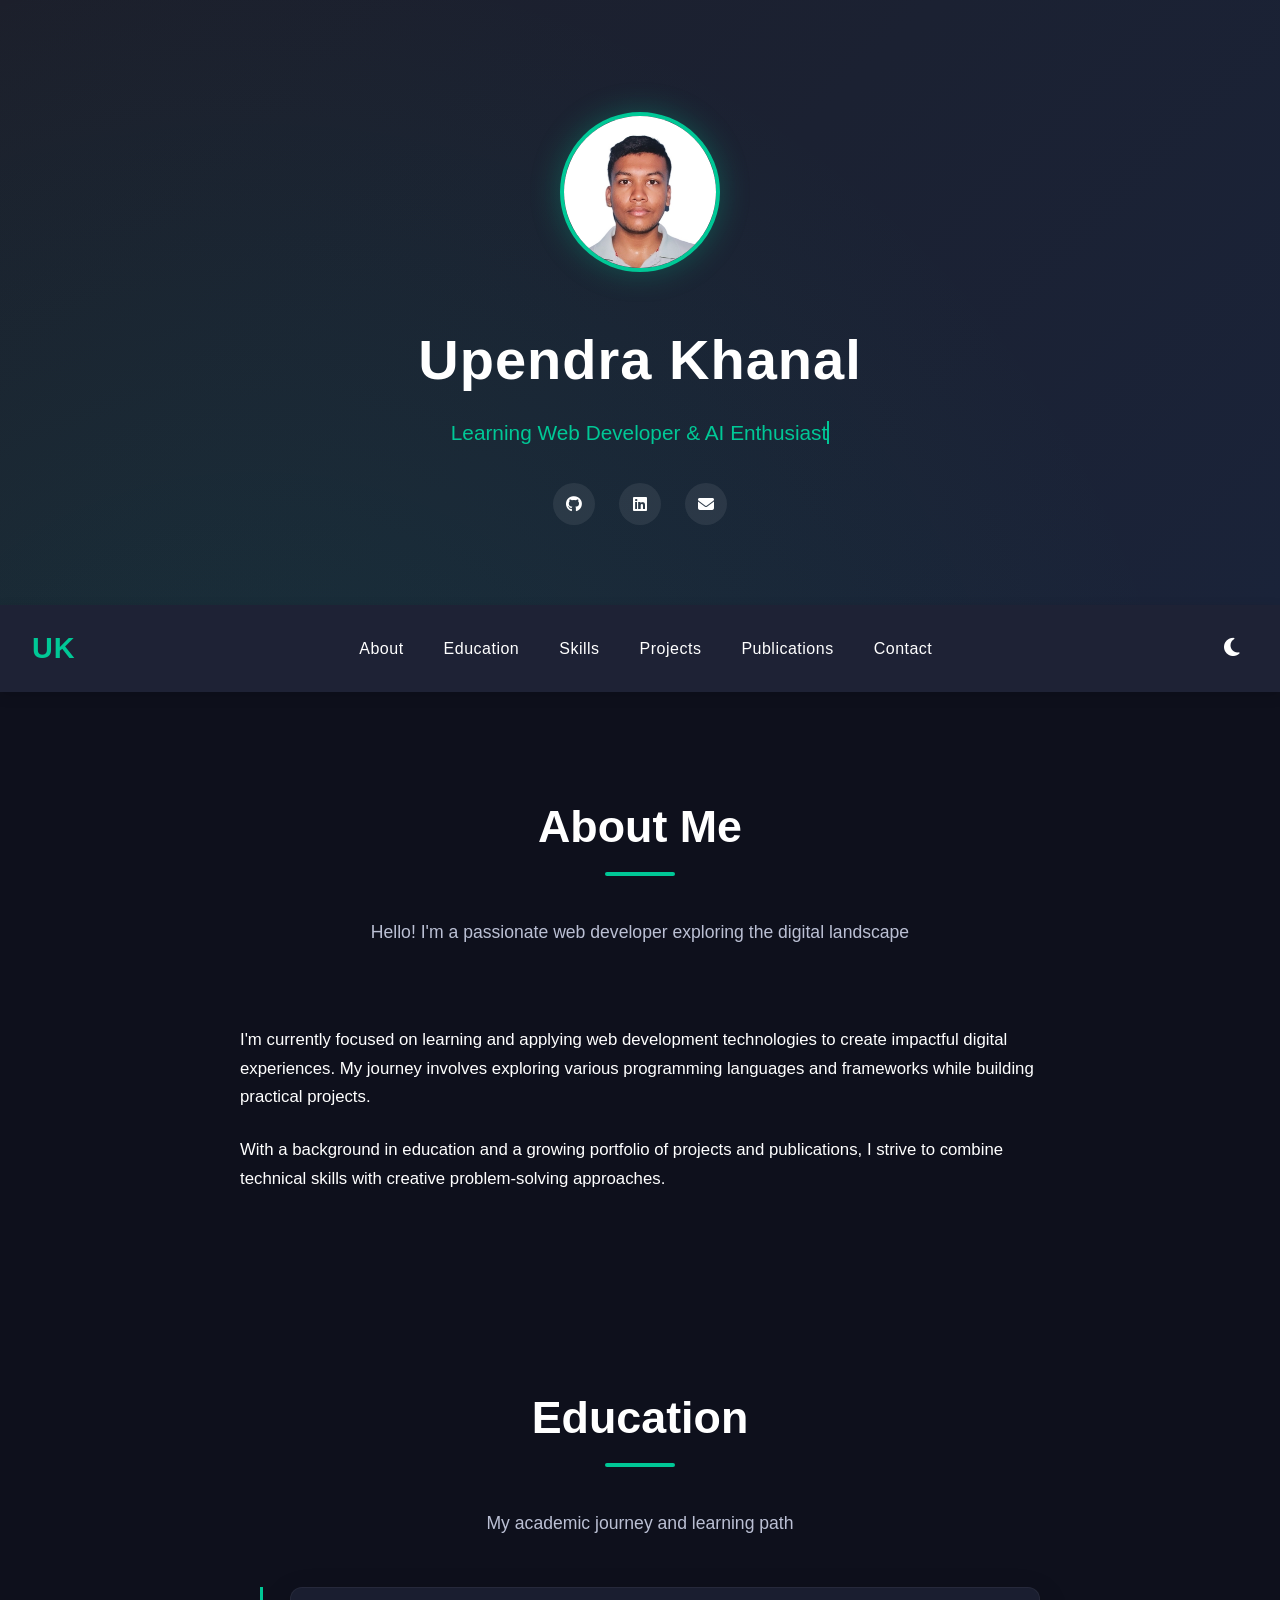
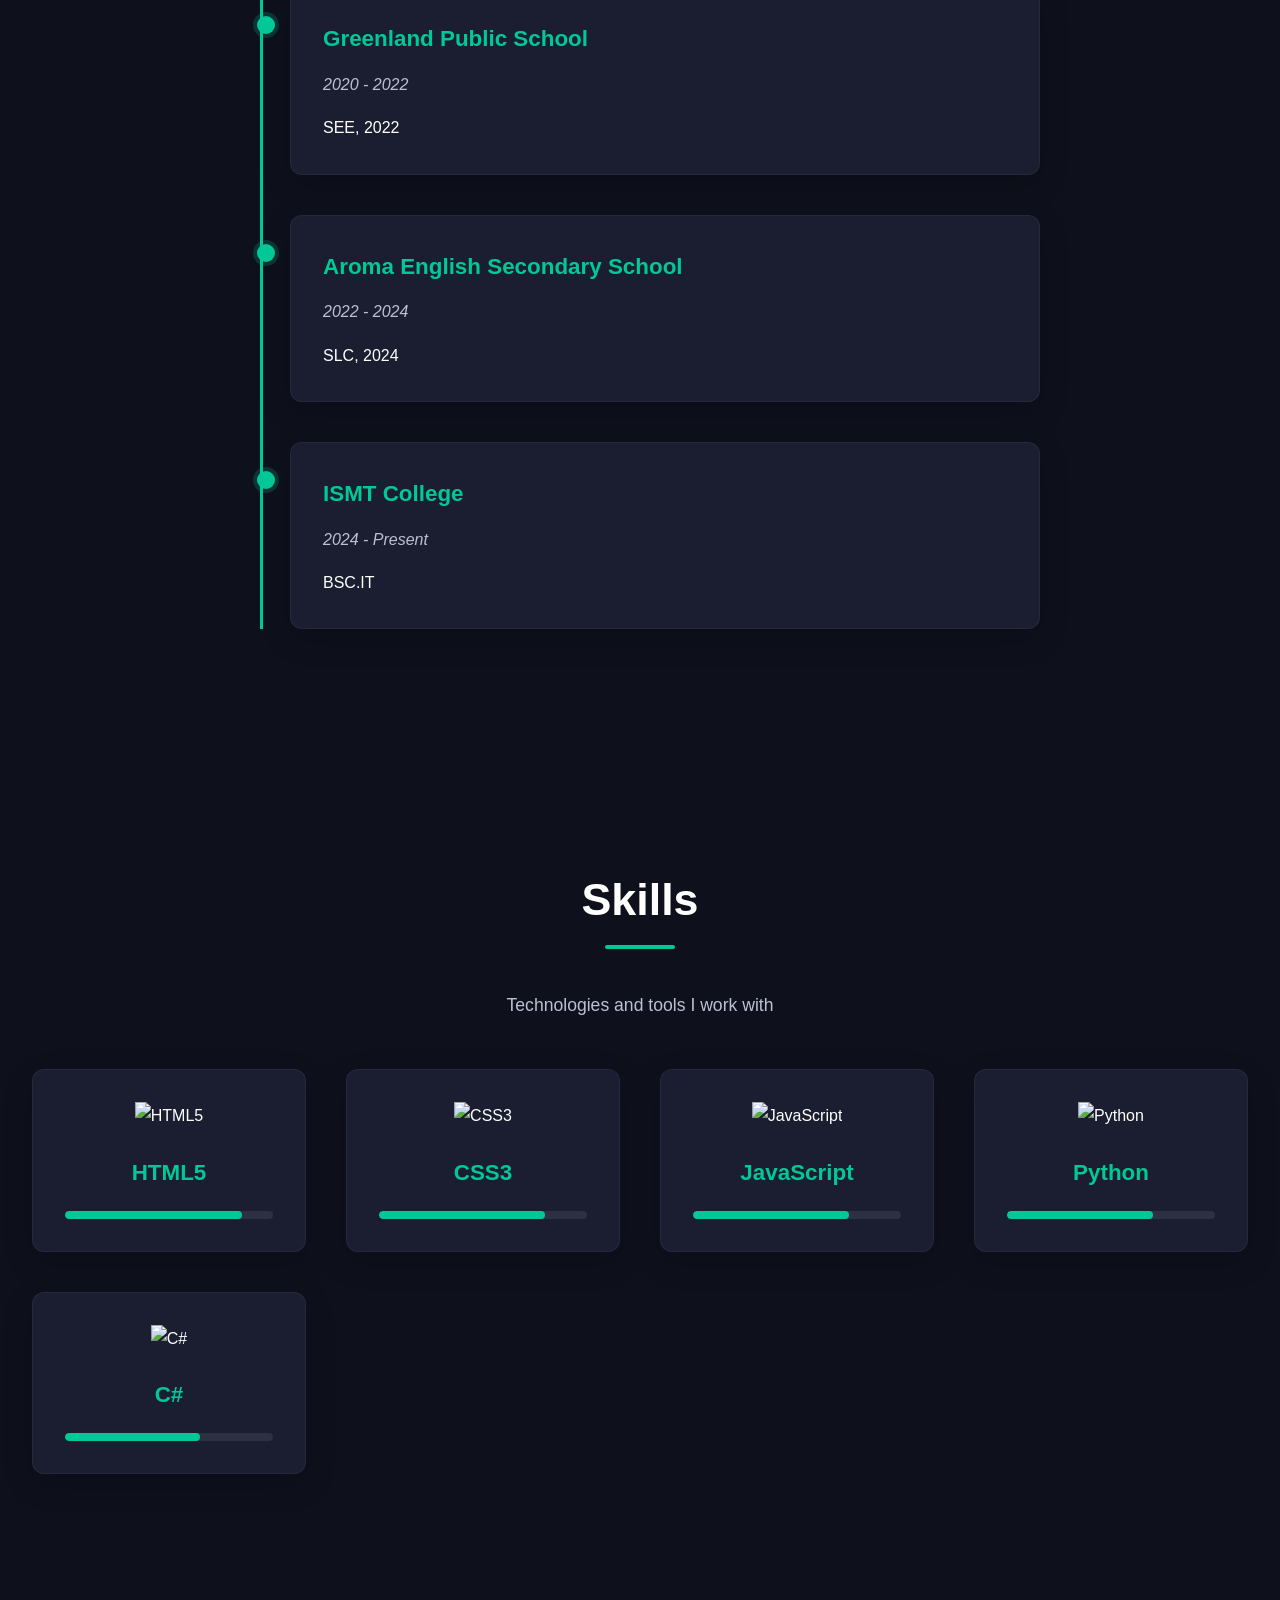
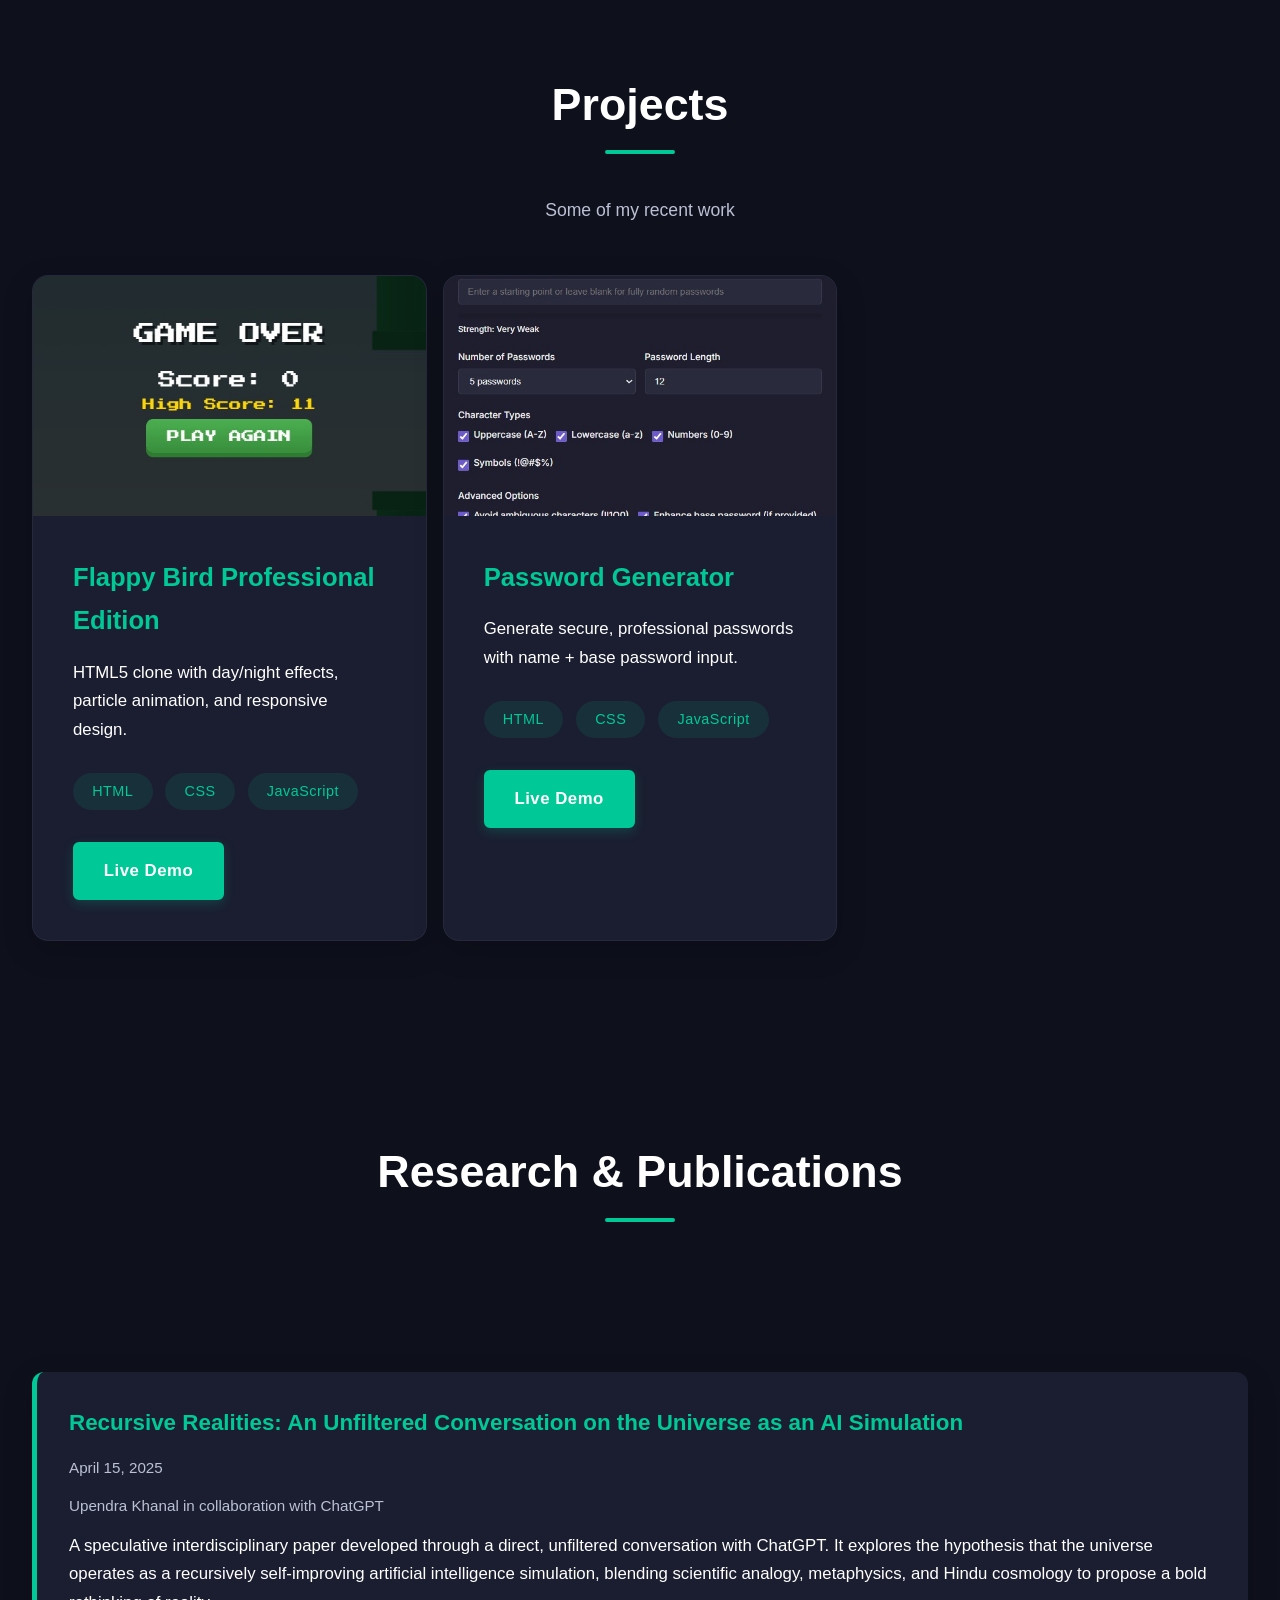
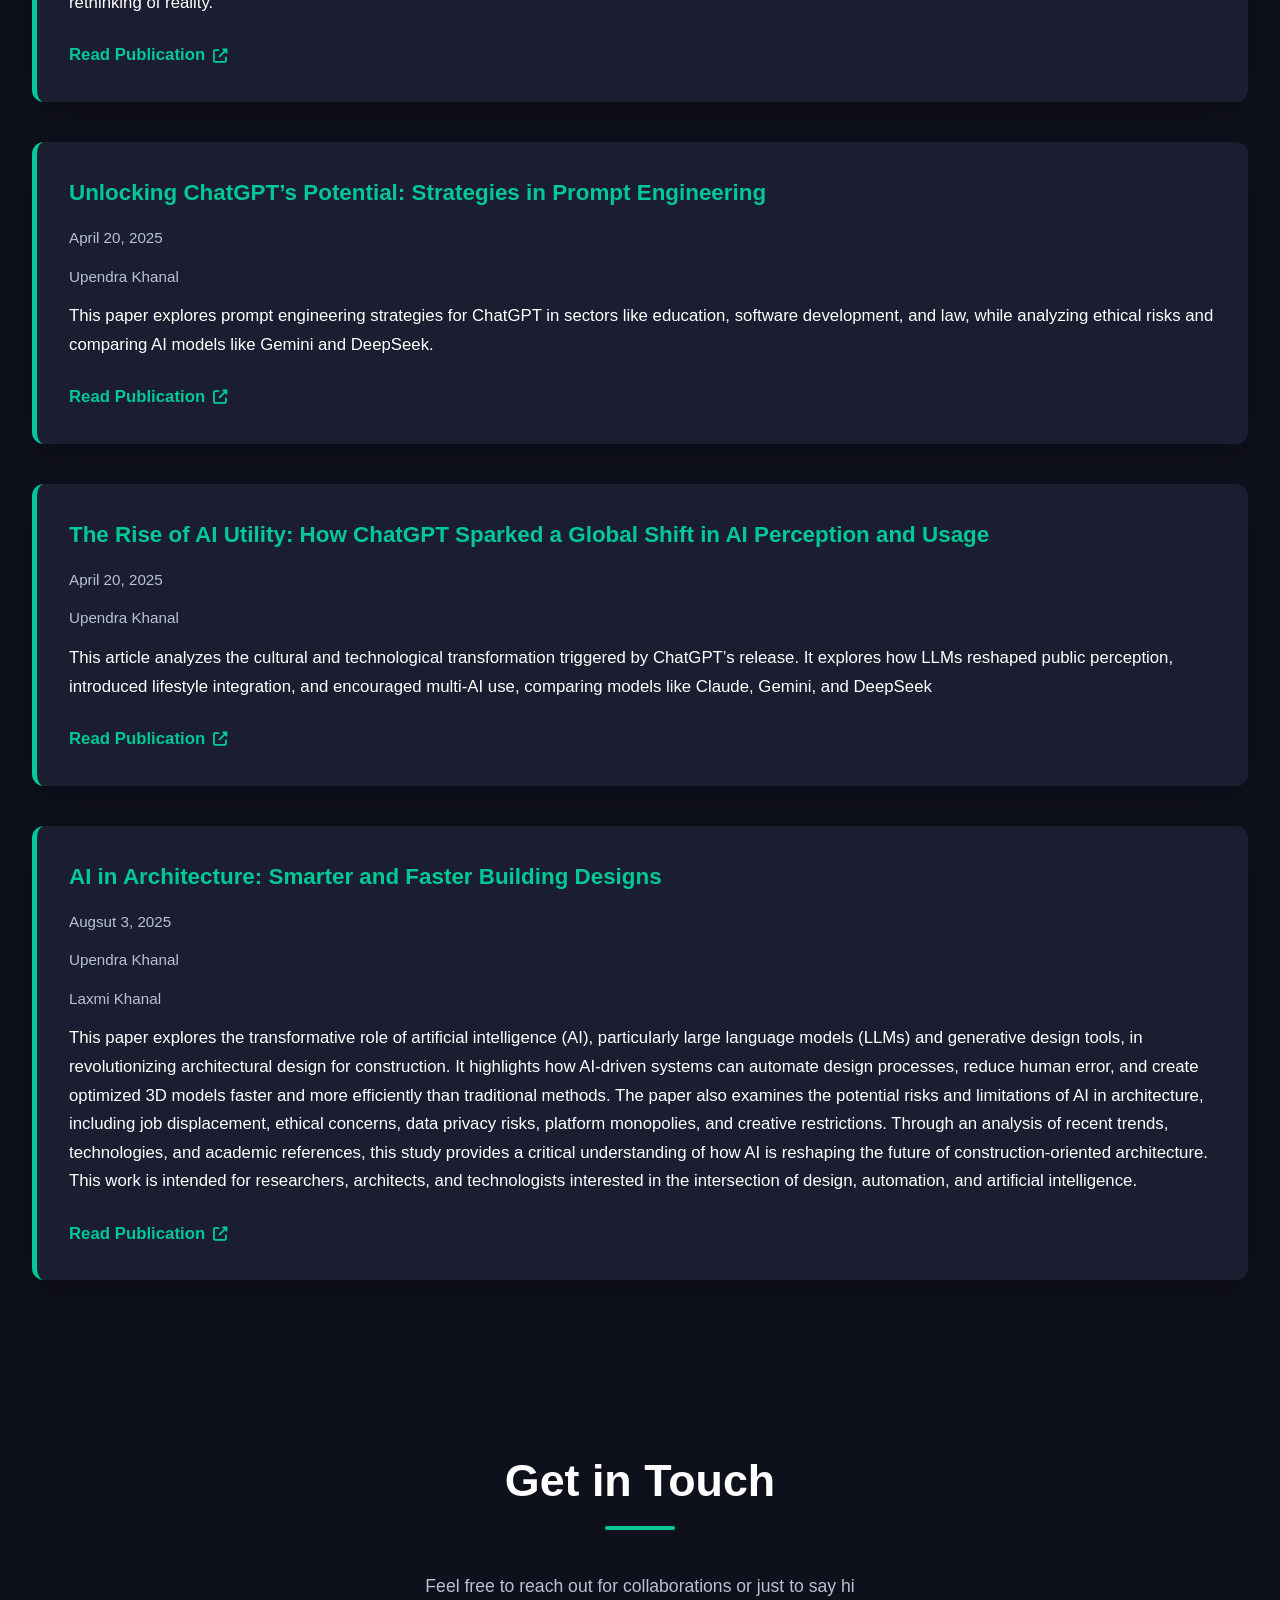
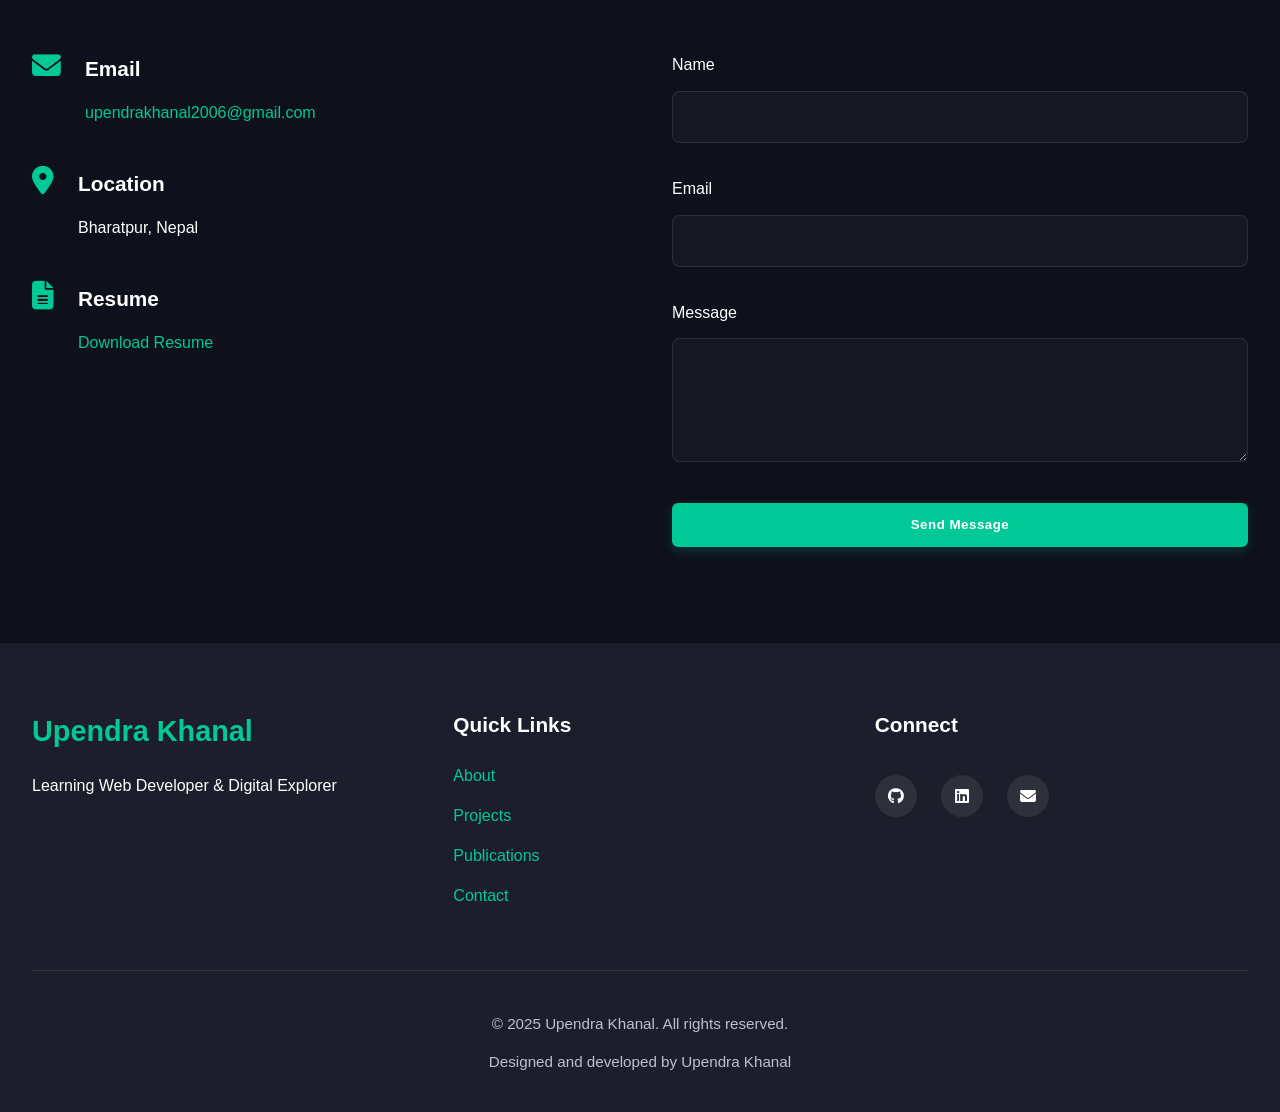
==== commit 2fa4da03: "Update index.html" ====
--- a/portfolio_code/index.html
+++ b/portfolio_code/index.html
@@ -228,6 +228,18 @@
 multi-AI use, comparing models like Claude, Gemini, and DeepSeek</p>
           <a href="https://doi.org/10.5281/zenodo.15250208" class="publication-link" target="_blank">Read Publication <i class="fas fa-external-link-alt"></i></a>
         </div>
+        <div class="publication-card">
+          <h3>AI in Architecture: Smarter and Faster Building Designs</h3>
+          <p class="publication-date">Augsut 3, 2025</p>
+          <p class="publication-authors">Upendra Khanal</p>
+          <p class="publication-authors">Laxmi Khanal</p>
+          <p class="publication-abstract">This paper explores the transformative role of artificial intelligence (AI), particularly large language models (LLMs) and generative design tools, in revolutionizing architectural design for construction. It highlights how AI-driven systems can automate design processes, reduce human error, and create optimized 3D models faster and more efficiently than traditional methods.
+
+The paper also examines the potential risks and limitations of AI in architecture, including job displacement, ethical concerns, data privacy risks, platform monopolies, and creative restrictions. Through an analysis of recent trends, technologies, and academic references, this study provides a critical understanding of how AI is reshaping the future of construction-oriented architecture.
+
+This work is intended for researchers, architects, and technologists interested in the intersection of design, automation, and artificial intelligence.</p>
+          <a href="https://doi.org/10.5281/zenodo.16730457" class="publication-link" target="_blank">Read Publication <i class="fas fa-external-link-alt"></i></a>
+        </div>
       </div>
     </div>
   </section>
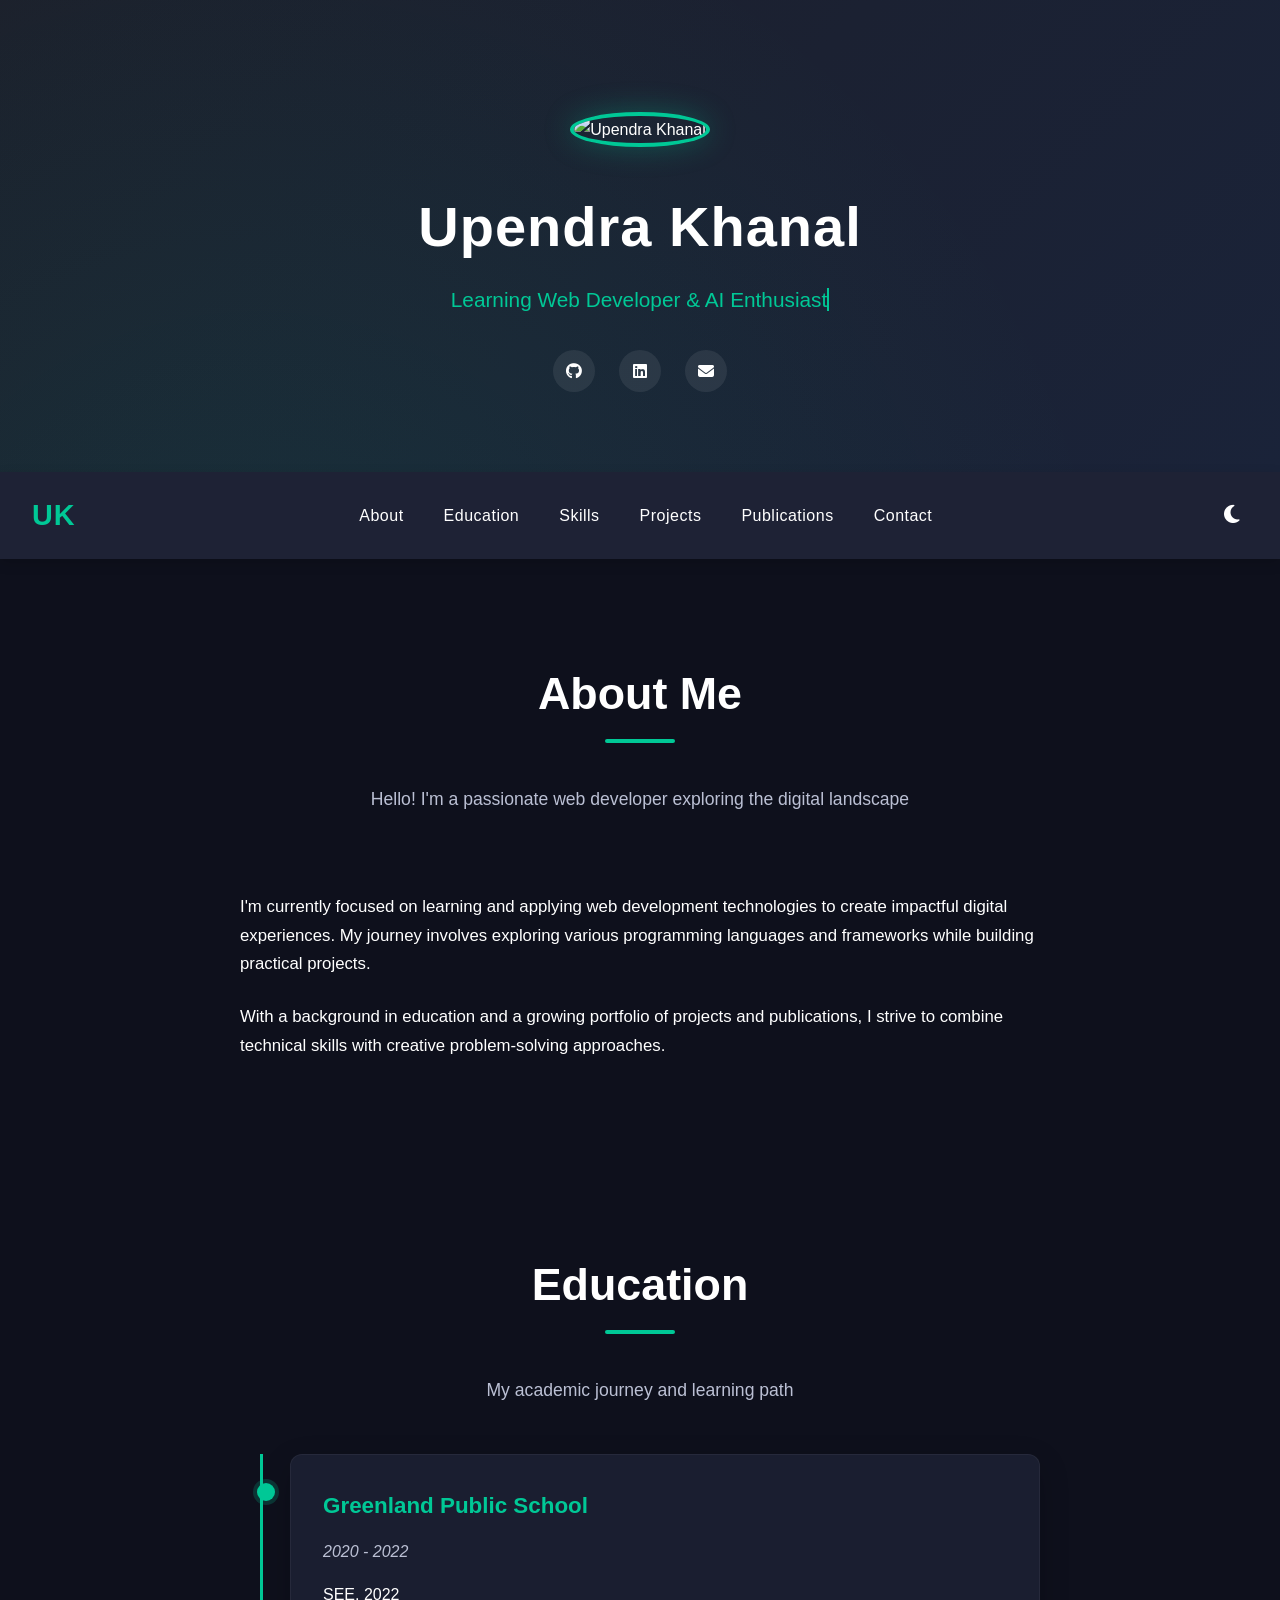
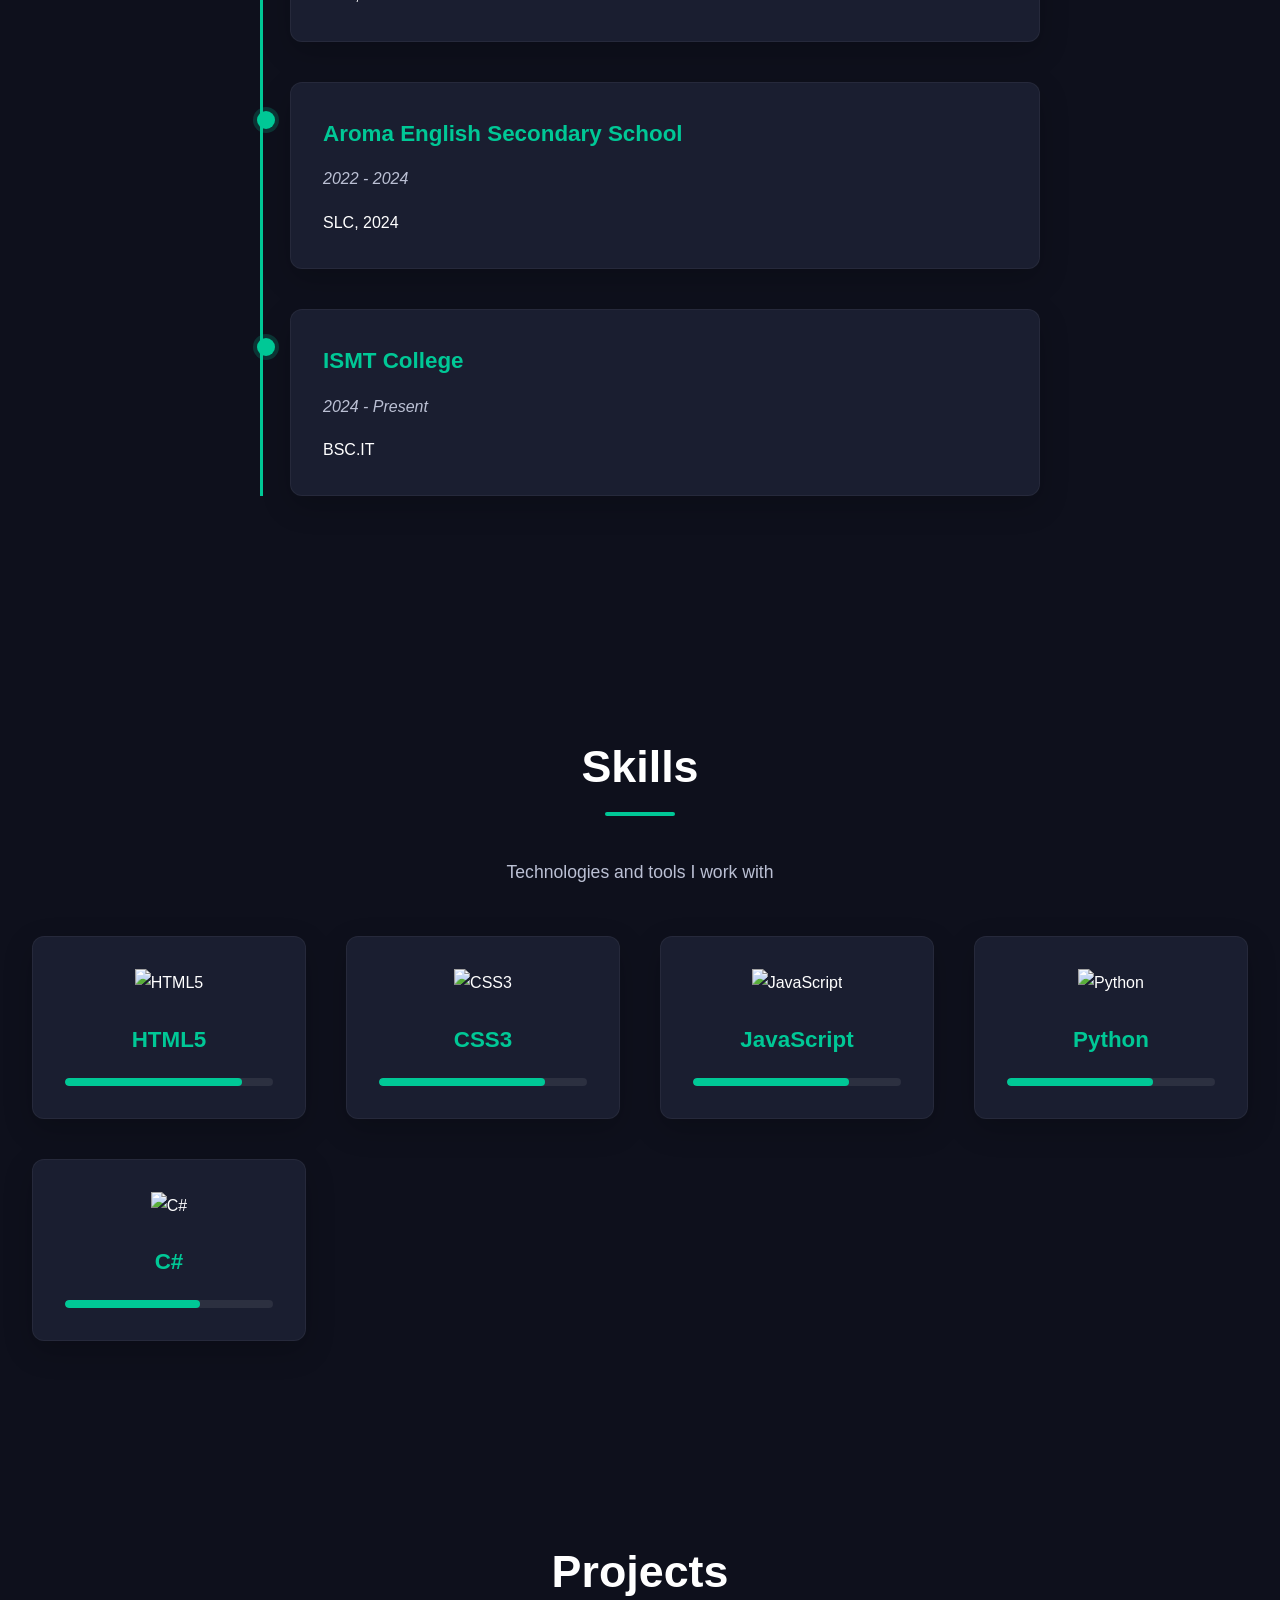
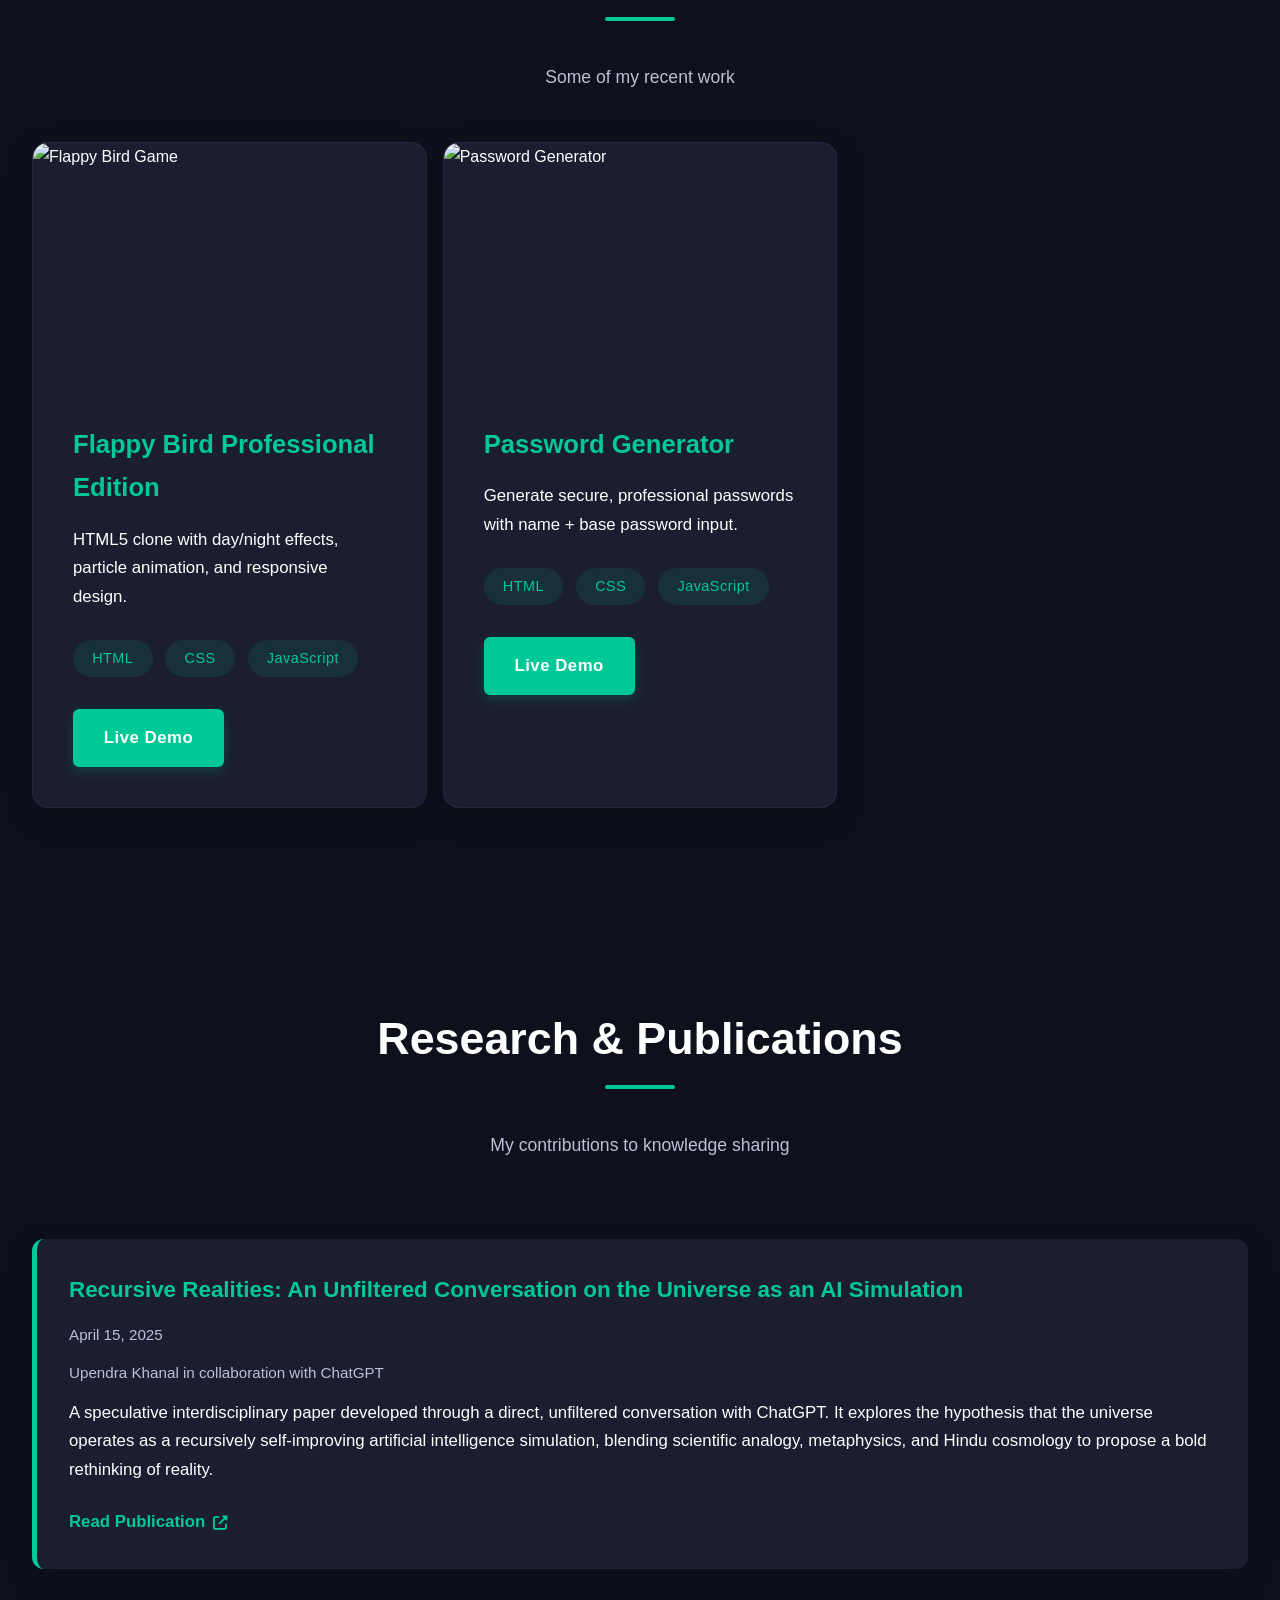
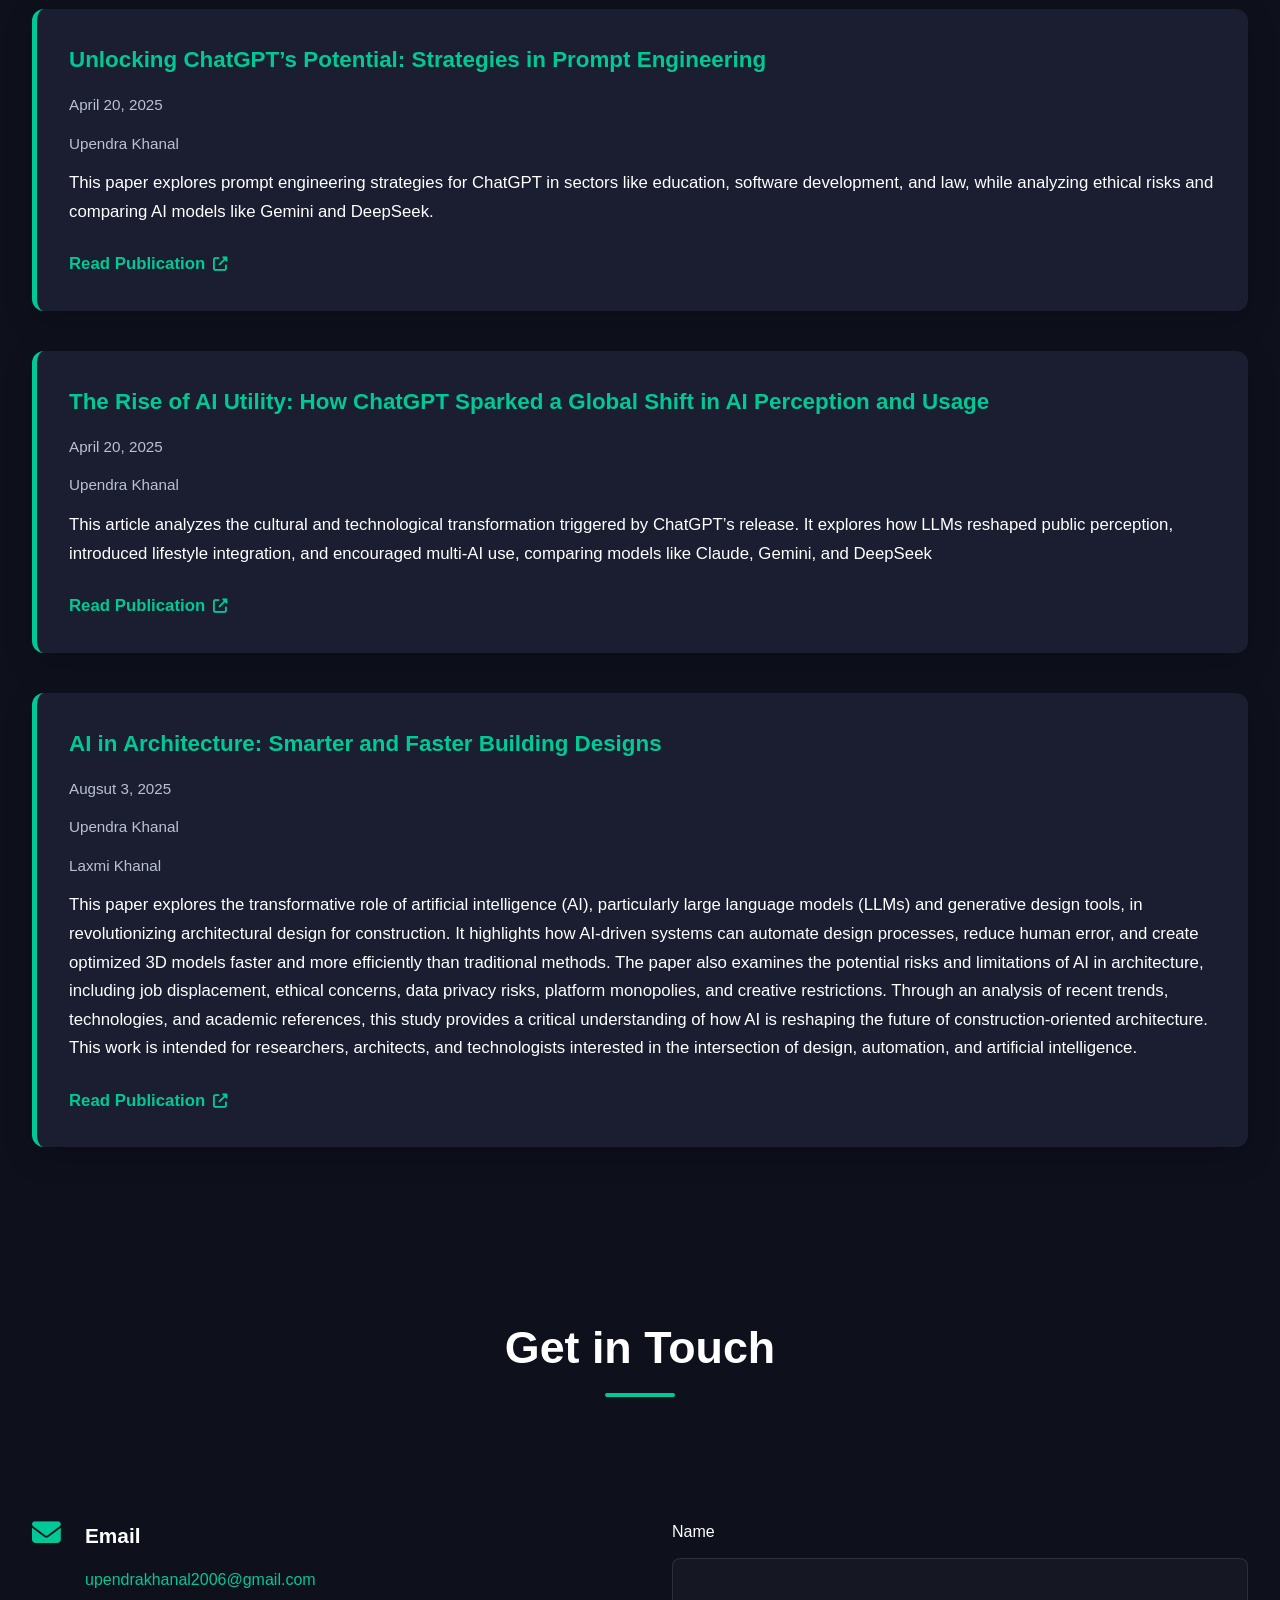
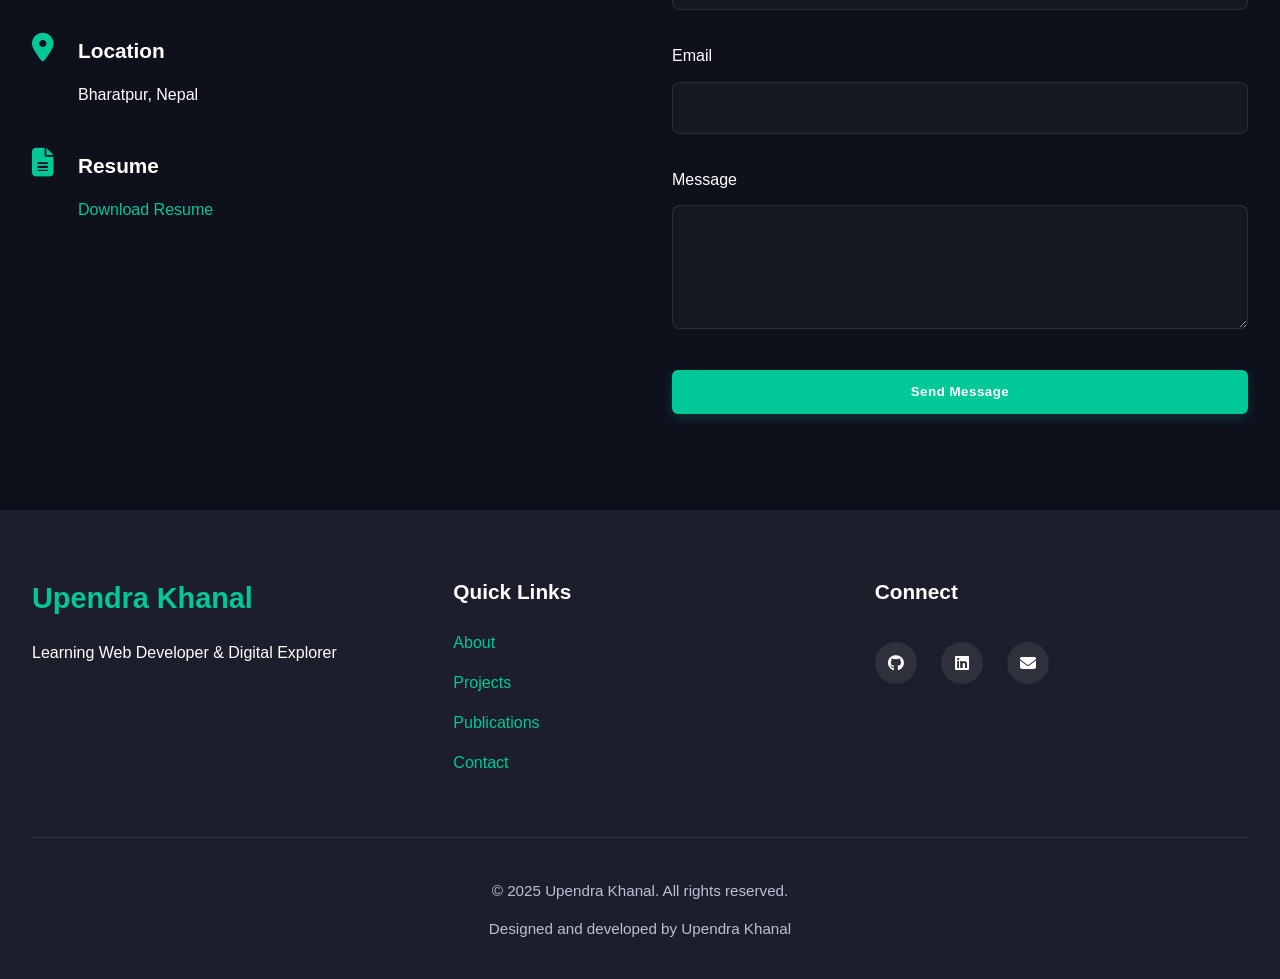
==== commit ba947bcf: "Fix GitHub Pages deployment artifact" ====
--- a/portfolio_code/index.html
+++ b/portfolio_code/index.html
@@ -22,7 +22,7 @@
 <header>
   <div class="container">
     <div class="profile-container">
-      <img class="profile-img" src="../assets/images/profile.jpg" alt="Upendra Khanal"/>
+      <img class="profile-img" src="assets/images/profile.jpg" alt="Upendra Khanal"/>
       <h1>Upendra Khanal</h1>
      <p><span class="typewriter-text">Learning Web Developer & AI Enthusiast </span></p>
       <div class="social-links">
@@ -157,7 +157,7 @@
       <div class="projects-grid scroll-up" style="gap: 1rem; grid-template-columns: repeat(auto-fill, minmax(300px, 1fr)); justify-content: center;">
         <div class="project-card">
           <div class="project-img">
-            <img src="../assets/images/flappy-bird.jpg" alt="Flappy Bird Game"/>
+            <img src="assets/images/flappy-bird.jpg" alt="Flappy Bird Game"/>
           </div>
           <div class="project-content">
             <h3>Flappy Bird Professional Edition</h3>
@@ -168,13 +168,13 @@
               <span>JavaScript</span>
             </div>
             <div class="project-links">
-              <a href="../projects/flappybird/index.html" class="btn" target="_blank">Live Demo</a>
+              <a href="projects/flappybird/index.html" class="btn" target="_blank">Live Demo</a>
             </div>
           </div>
         </div>
         <div class="project-card">
           <div class="project-img">
-            <img src="../assets/images/password-generator.jpg" alt="Password Generator"/>
+            <img src="assets/images/password-generator.jpg" alt="Password Generator"/>
           </div>
           <div class="project-content">
             <h3>Password Generator</h3>
@@ -185,7 +185,7 @@
               <span>JavaScript</span>
             </div>
             <div class="project-links">
-              <a href="../projects/password-generator/index.html" class="btn" target="_blank">Live Demo</a>
+              <a href="projects/password-generator/index.html" class="btn" target="_blank">Live Demo</a>
             </div>
           </div>
         </div>
@@ -271,7 +271,7 @@
             <i class="fas fa-file-alt"></i>
             <div>
               <h3>Resume</h3>
-              <p><a href="../assets/resume/resume.pdf" download>Download Resume</a></p>
+              <p><a href="assets/resume/resume.pdf" download>Download Resume</a></p>
             </div>
           </div>
         </div>
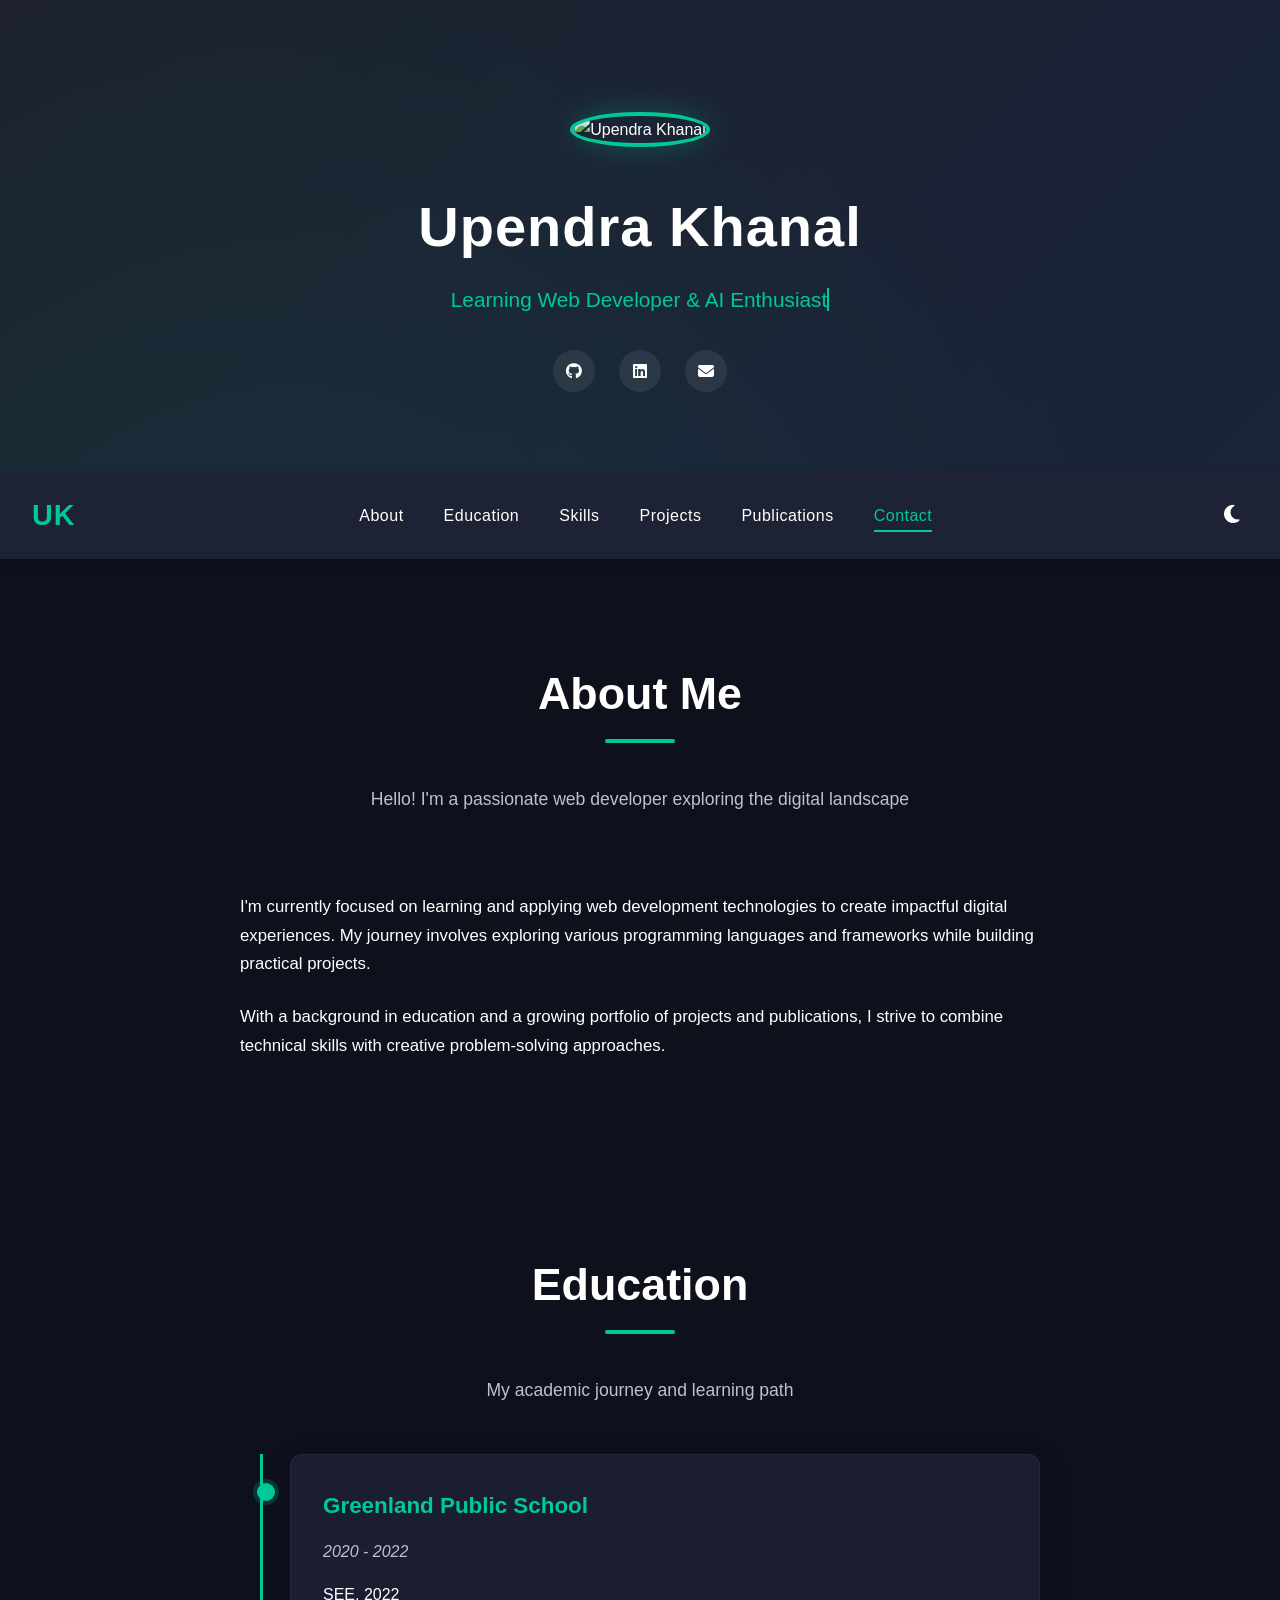
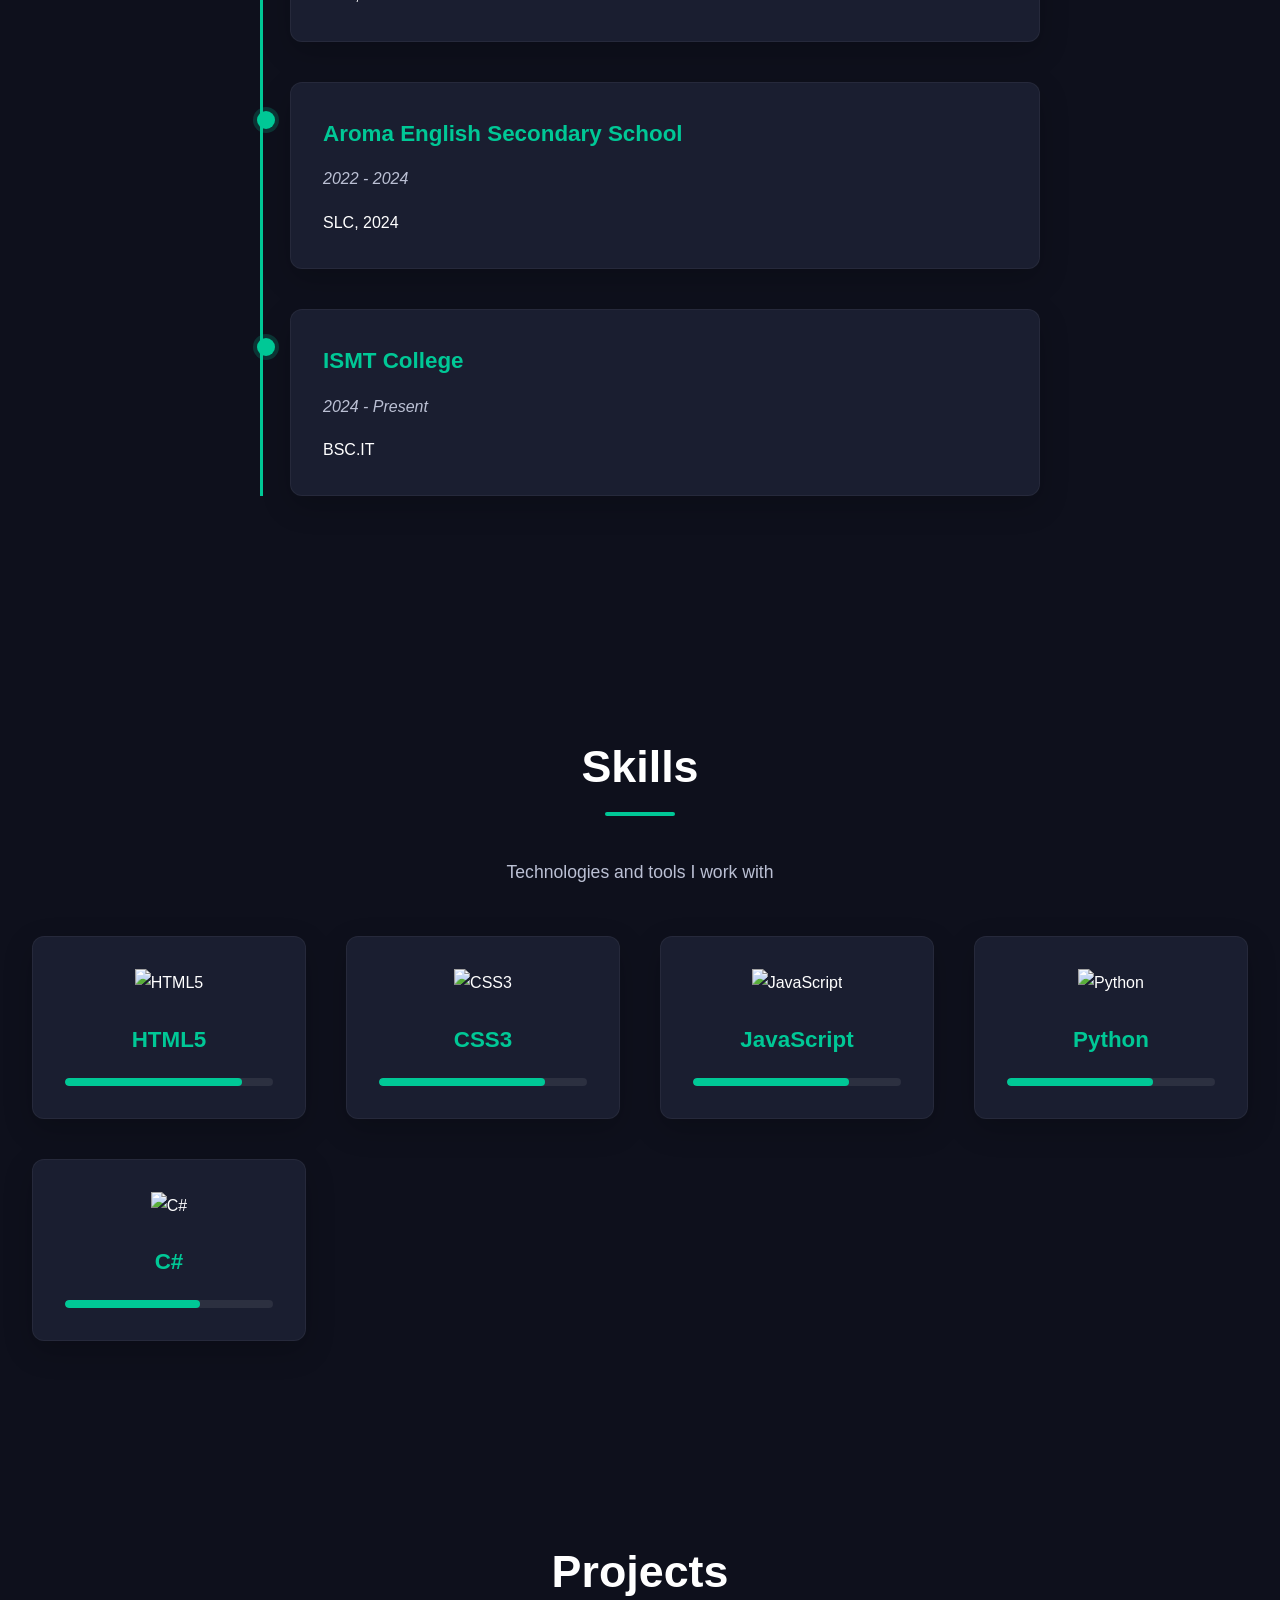
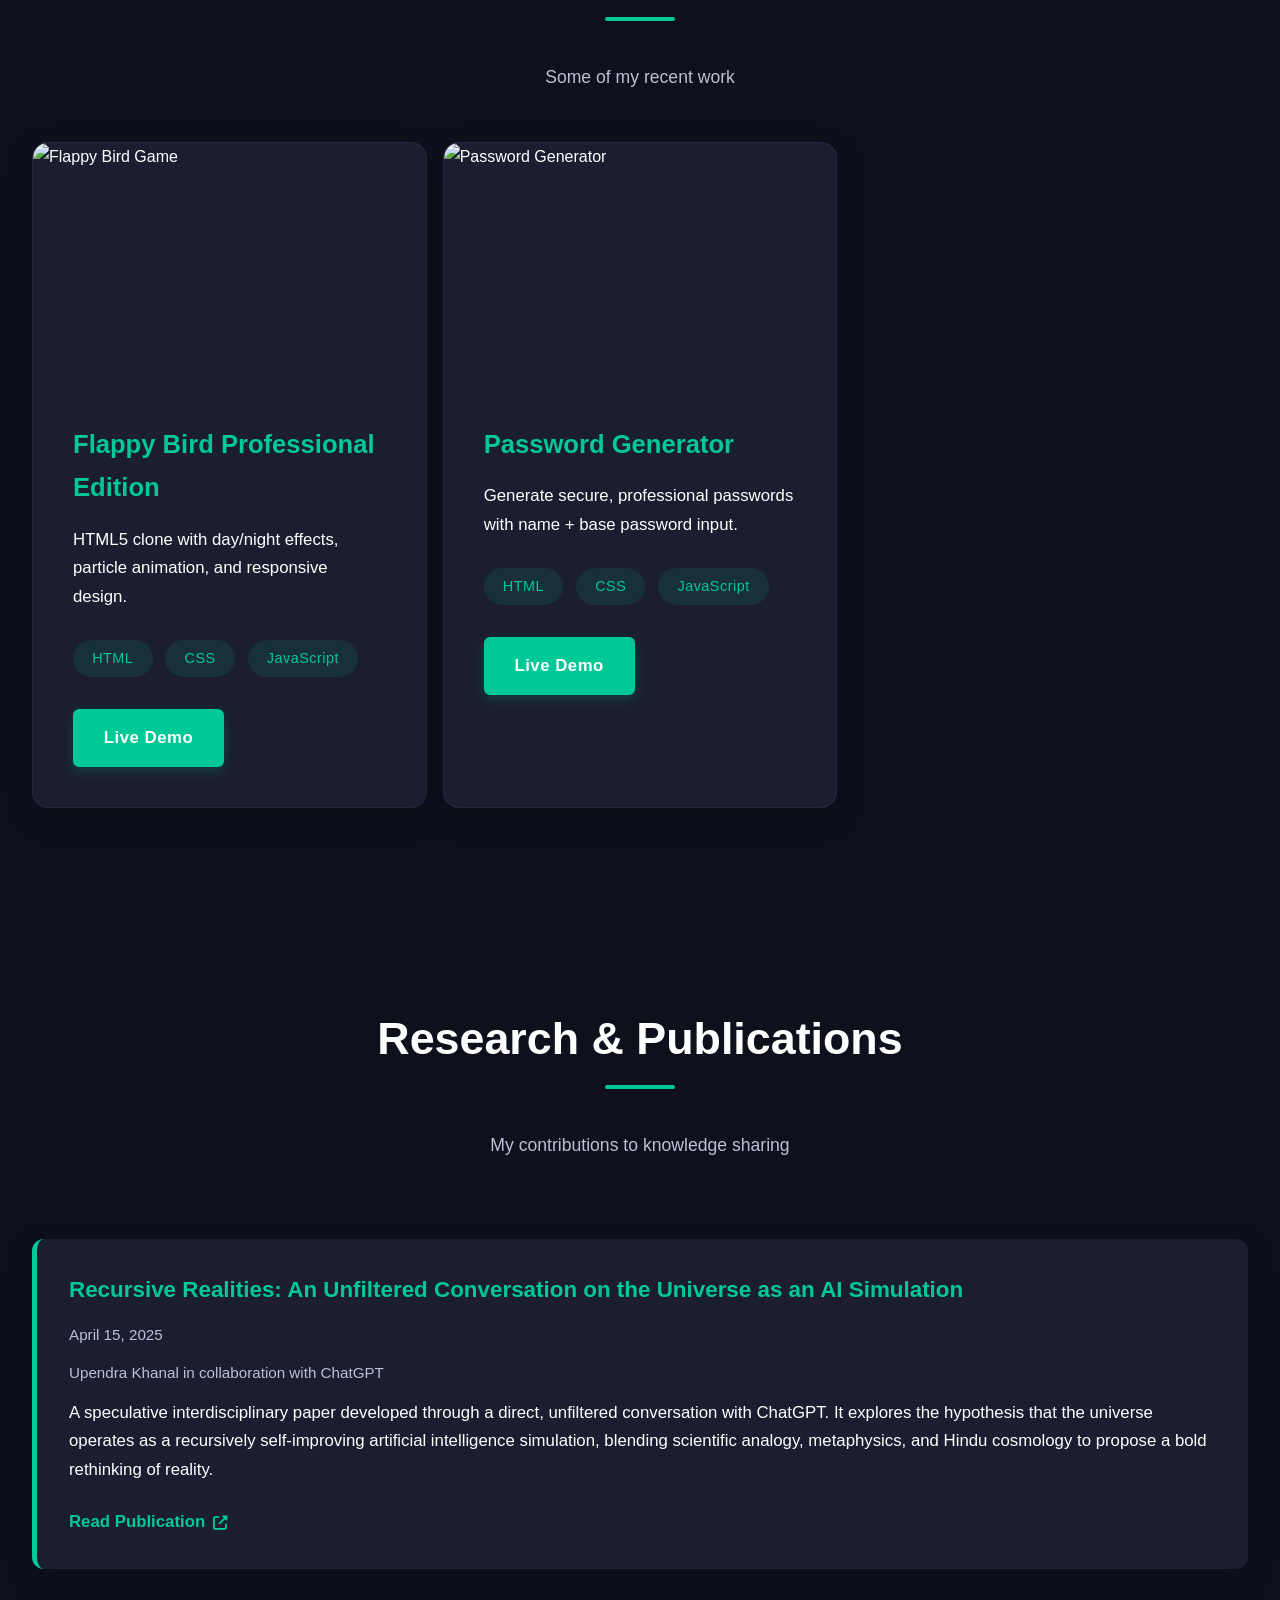
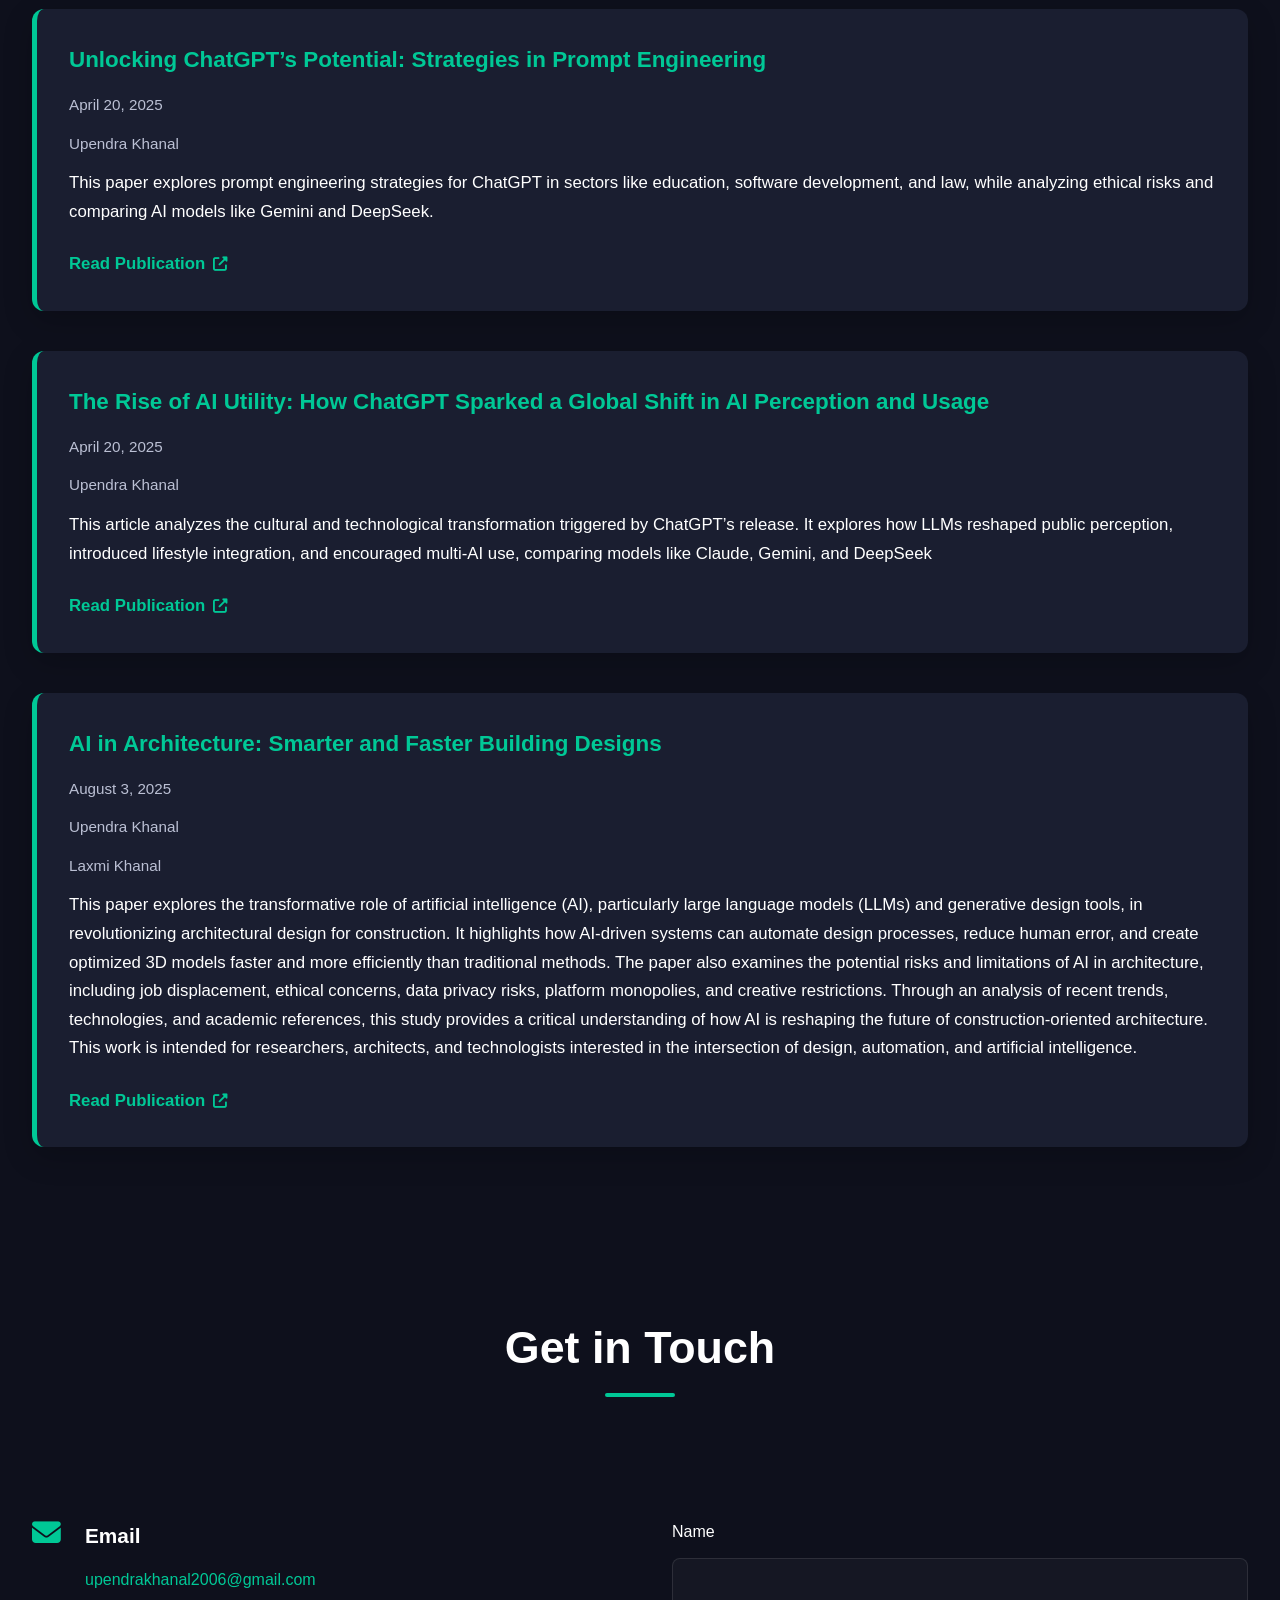
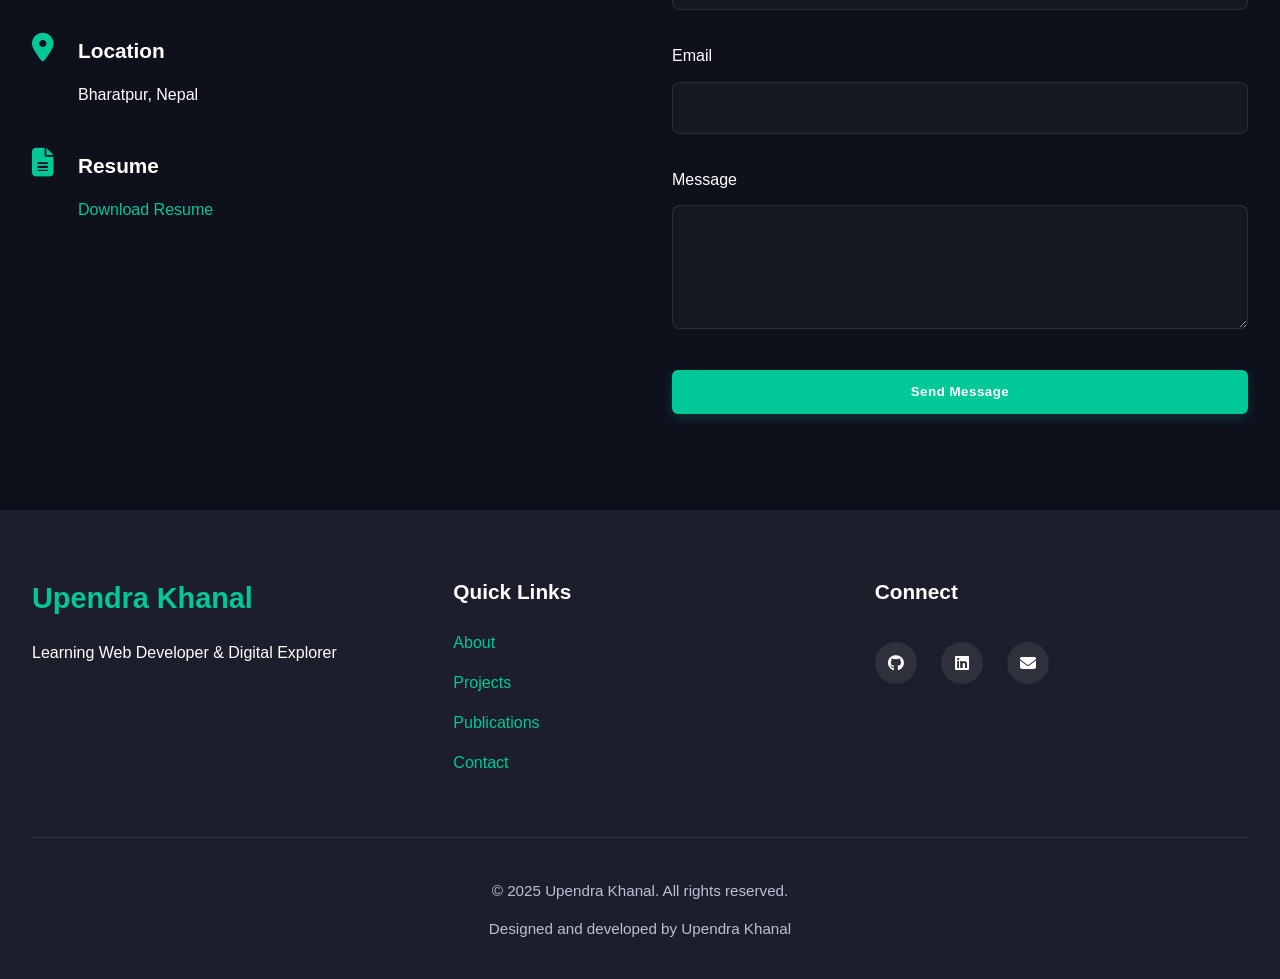
==== commit 3cd069ef: "Improve portfolio: fix nav/typewriter bugs, add a11y, back-to-top, perf" ====
--- a/portfolio_code/index.html
+++ b/portfolio_code/index.html
@@ -13,8 +13,16 @@
 <meta property="og:url" content="https://upendrakhanal.com.np">
 <meta name="twitter:card" content="summary_large_image">
   <meta name="viewport" content="width=device-width, initial-scale=1.0"/>
+  <meta name="theme-color" content="#0e101c"/>
   <title>Upendra Khanal | Portfolio</title>
+  <link rel="icon" type="image/jpeg" href="assets/images/profile.jpg"/>
+  <link rel="apple-touch-icon" href="assets/images/profile.jpg"/>
   <link rel="stylesheet" href="styles.css"/>
+  <noscript>
+    <style>
+      .scroll-fade, .scroll-up { opacity: 1 !important; transform: none !important; }
+    </style>
+  </noscript>
   <link rel="stylesheet" href="https://cdnjs.cloudflare.com/ajax/libs/font-awesome/6.4.0/css/all.min.css"/>
 </head>
 <body>
@@ -22,7 +30,7 @@
 <header>
   <div class="container">
     <div class="profile-container">
-      <img class="profile-img" src="assets/images/profile.jpg" alt="Upendra Khanal"/>
+      <img class="profile-img" src="assets/images/profile.jpg" alt="Upendra Khanal" width="160" height="160"/>
       <h1>Upendra Khanal</h1>
      <p><span class="typewriter-text">Learning Web Developer & AI Enthusiast </span></p>
       <div class="social-links">
@@ -157,7 +165,7 @@
       <div class="projects-grid scroll-up" style="gap: 1rem; grid-template-columns: repeat(auto-fill, minmax(300px, 1fr)); justify-content: center;">
         <div class="project-card">
           <div class="project-img">
-            <img src="assets/images/flappy-bird.jpg" alt="Flappy Bird Game"/>
+            <img src="assets/images/flappy-bird.jpg" alt="Flappy Bird Game" loading="lazy" decoding="async"/>
           </div>
           <div class="project-content">
             <h3>Flappy Bird Professional Edition</h3>
@@ -174,7 +182,7 @@
         </div>
         <div class="project-card">
           <div class="project-img">
-            <img src="assets/images/password-generator.jpg" alt="Password Generator"/>
+            <img src="assets/images/password-generator.jpg" alt="Password Generator" loading="lazy" decoding="async"/>
           </div>
           <div class="project-content">
             <h3>Password Generator</h3>
@@ -230,7 +238,7 @@
         </div>
         <div class="publication-card">
           <h3>AI in Architecture: Smarter and Faster Building Designs</h3>
-          <p class="publication-date">Augsut 3, 2025</p>
+          <p class="publication-date">August 3, 2025</p>
           <p class="publication-authors">Upendra Khanal</p>
           <p class="publication-authors">Laxmi Khanal</p>
           <p class="publication-abstract">This paper explores the transformative role of artificial intelligence (AI), particularly large language models (LLMs) and generative design tools, in revolutionizing architectural design for construction. It highlights how AI-driven systems can automate design processes, reduce human error, and create optimized 3D models faster and more efficiently than traditional methods.
@@ -329,6 +337,10 @@
     </div>
   </div>
 </footer>
+<!-- Back to Top Button -->
+<button class="back-to-top" aria-label="Back to top" title="Back to top">
+  <i class="fas fa-arrow-up"></i>
+</button>
 <script src="script.js"></script>
 </body>
 </html>
--- a/portfolio_code/styles.css
+++ b/portfolio_code/styles.css
@@ -231,6 +231,14 @@
   width: 100%;
 }
 
+.nav-links a.active {
+  color: var(--primary-color);
+}
+
+.nav-links a.active::after {
+  width: 100%;
+}
+
 .theme-toggle, .mobile-menu-btn {
   background: none;
   border: none;
@@ -809,3 +817,66 @@
 .in-view.scroll-up {
   animation: fadeInUp 0.8s ease forwards;
 }
+
+/* ===== TYPEWRITER CURSOR ===== */
+@keyframes blinkCursor {
+  0%, 100% {
+    border-right-color: var(--primary-color);
+  }
+  50% {
+    border-right-color: transparent;
+  }
+}
+
+/* ===== BACK TO TOP BUTTON ===== */
+.back-to-top {
+  position: fixed;
+  bottom: 2rem;
+  right: 2rem;
+  width: 48px;
+  height: 48px;
+  border-radius: 50%;
+  border: none;
+  background: var(--primary-color);
+  color: #fff;
+  font-size: 1.2rem;
+  cursor: pointer;
+  display: flex;
+  align-items: center;
+  justify-content: center;
+  opacity: 0;
+  visibility: hidden;
+  transform: translateY(20px);
+  transition: opacity 0.3s ease, visibility 0.3s ease, transform 0.3s ease, box-shadow 0.3s ease;
+  box-shadow: 0 4px 12px rgba(0, 200, 150, 0.3);
+  z-index: 99;
+}
+
+.back-to-top.visible {
+  opacity: 1;
+  visibility: visible;
+  transform: translateY(0);
+}
+
+.back-to-top:hover {
+  transform: translateY(-4px);
+  box-shadow: 0 8px 20px rgba(0, 200, 150, 0.4);
+}
+
+/* ===== REDUCED MOTION ===== */
+@media (prefers-reduced-motion: reduce) {
+  *,
+  *::before,
+  *::after {
+    animation-duration: 0.001ms !important;
+    animation-iteration-count: 1 !important;
+    transition-duration: 0.001ms !important;
+    scroll-behavior: auto !important;
+  }
+
+  .scroll-fade,
+  .scroll-up {
+    opacity: 1 !important;
+    transform: none !important;
+  }
+}
